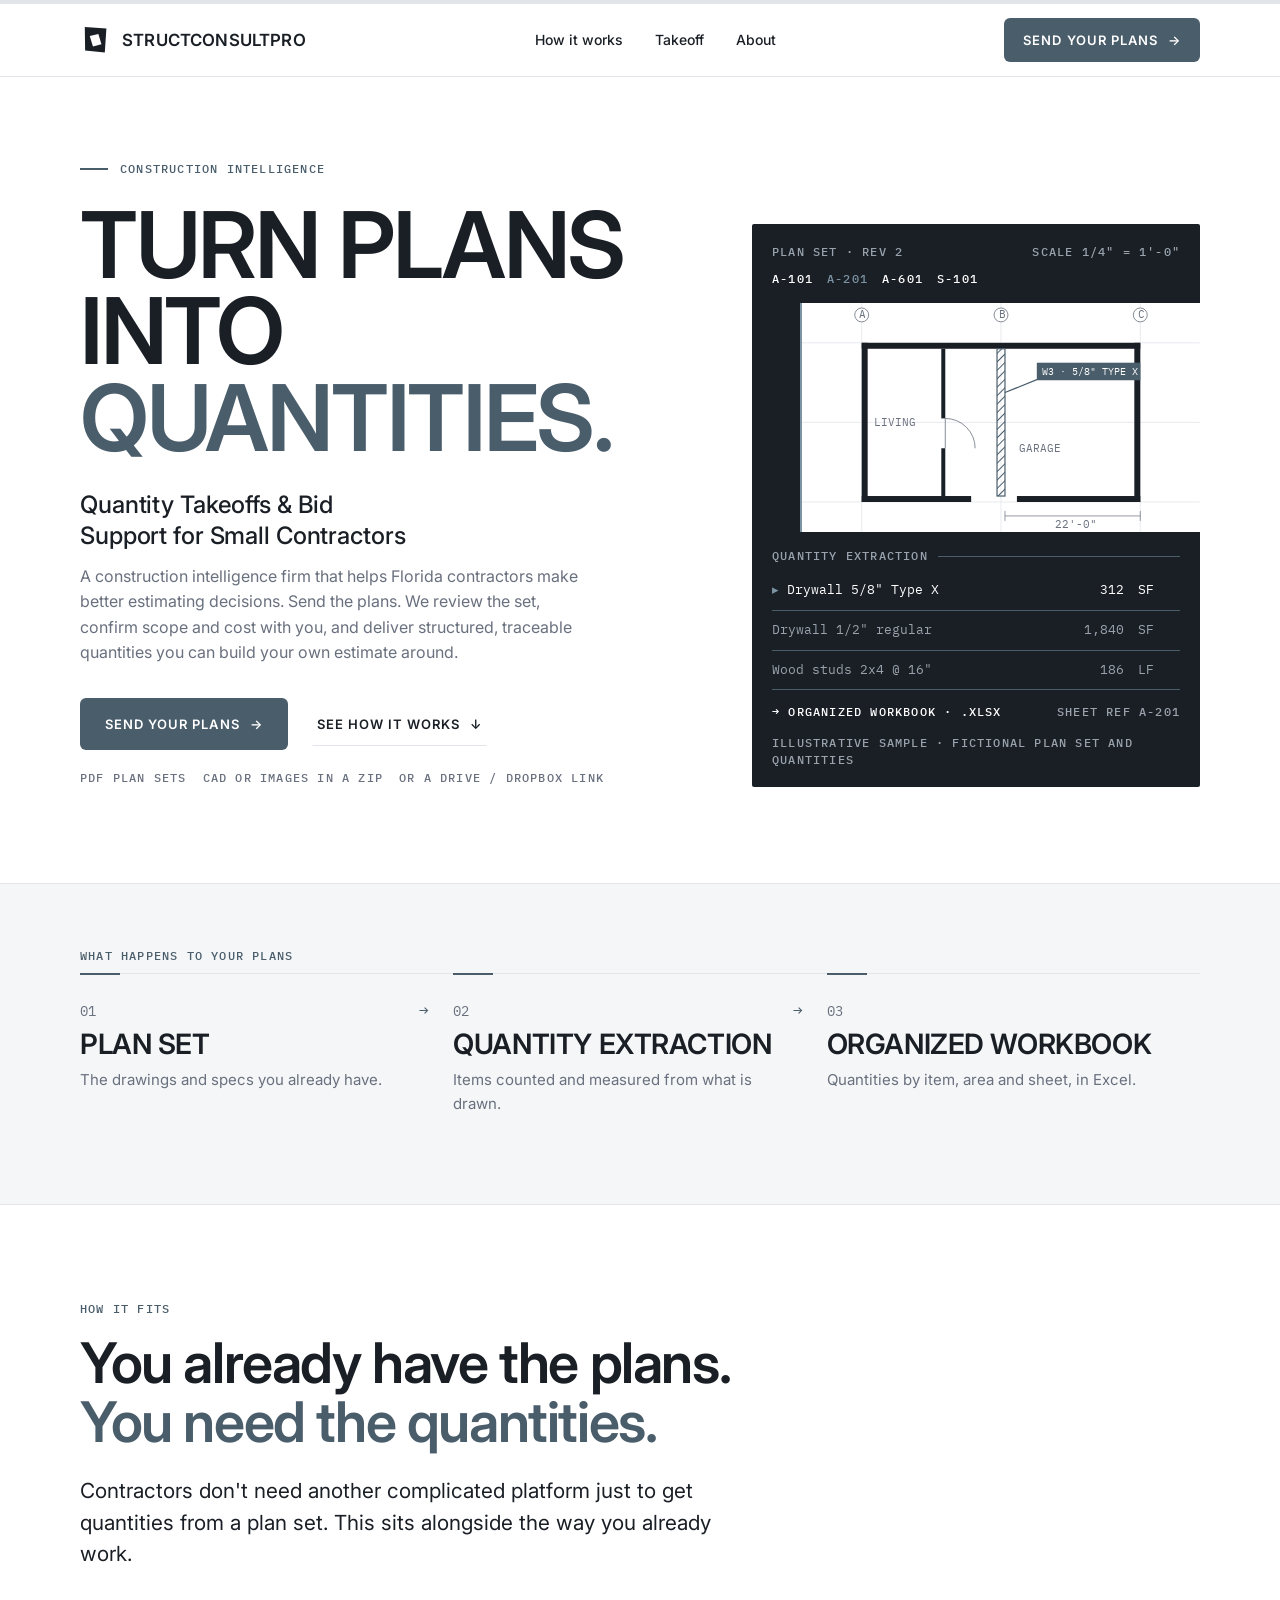
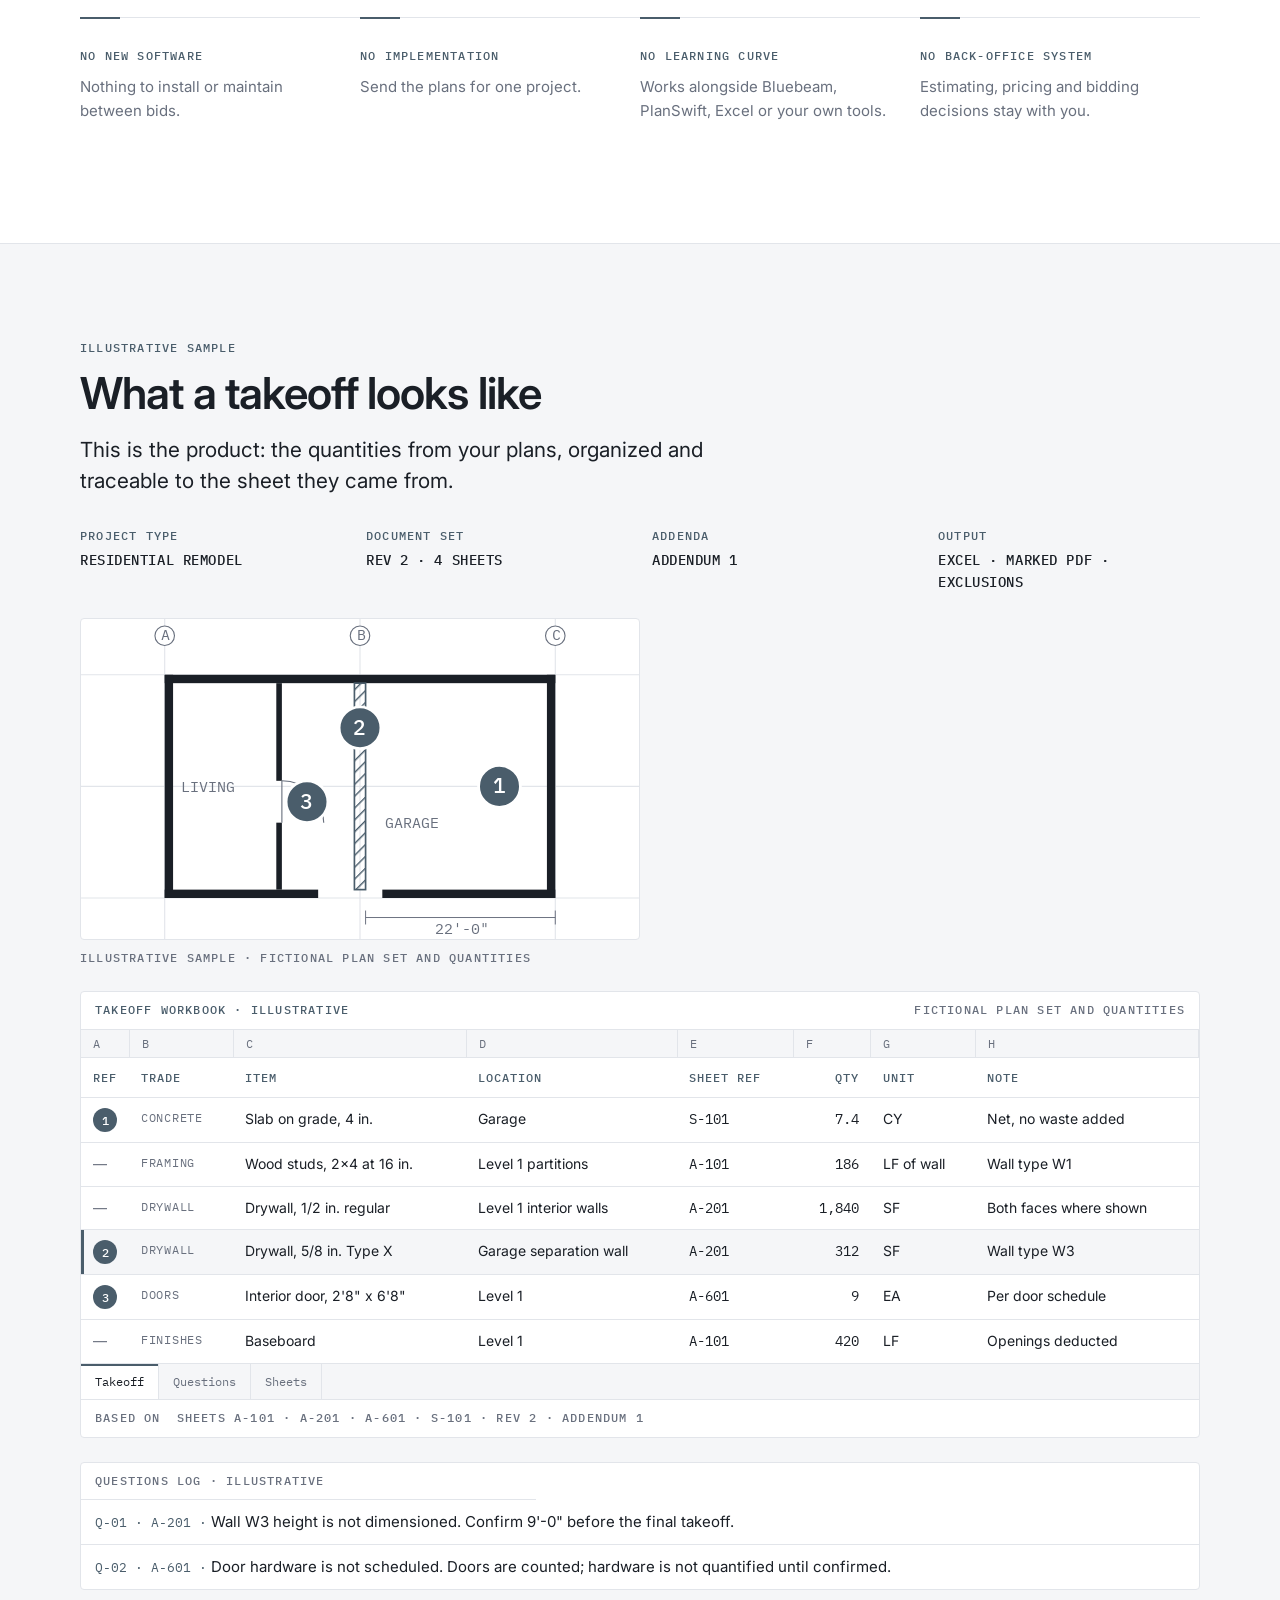
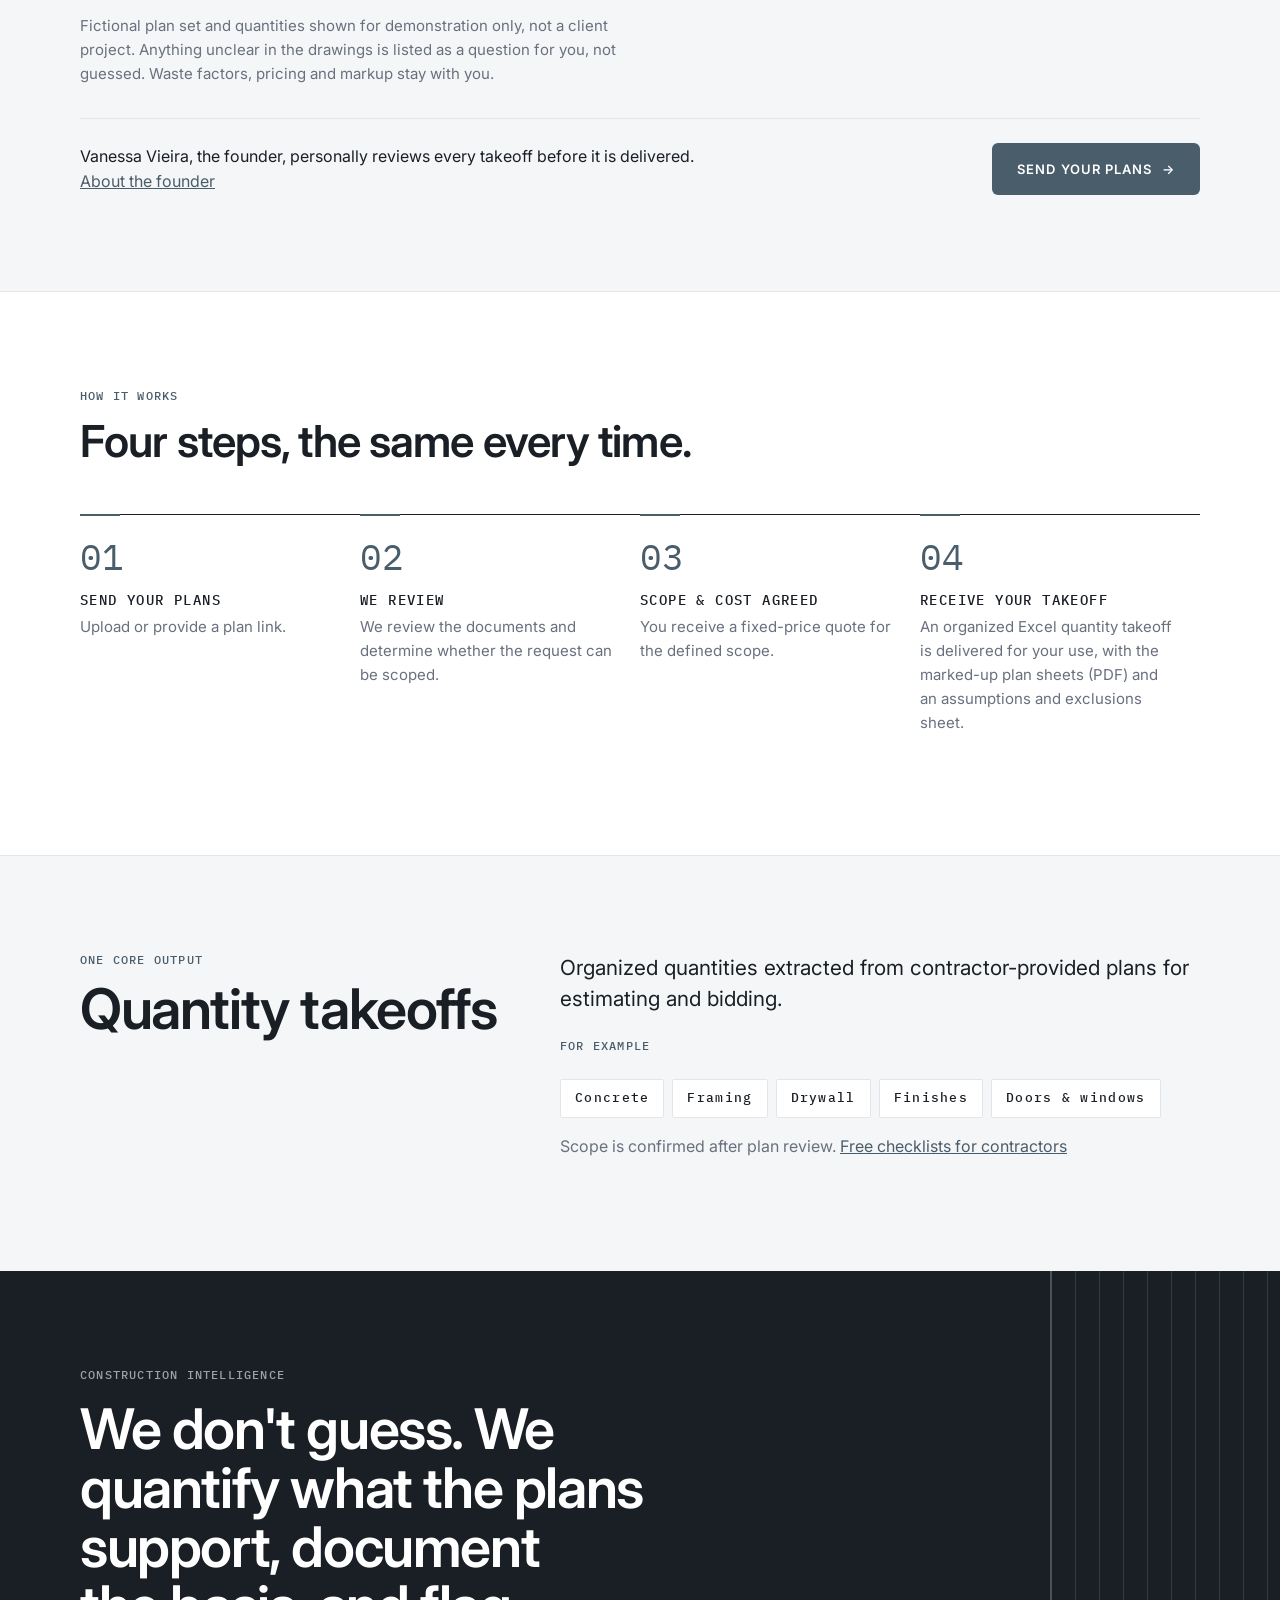
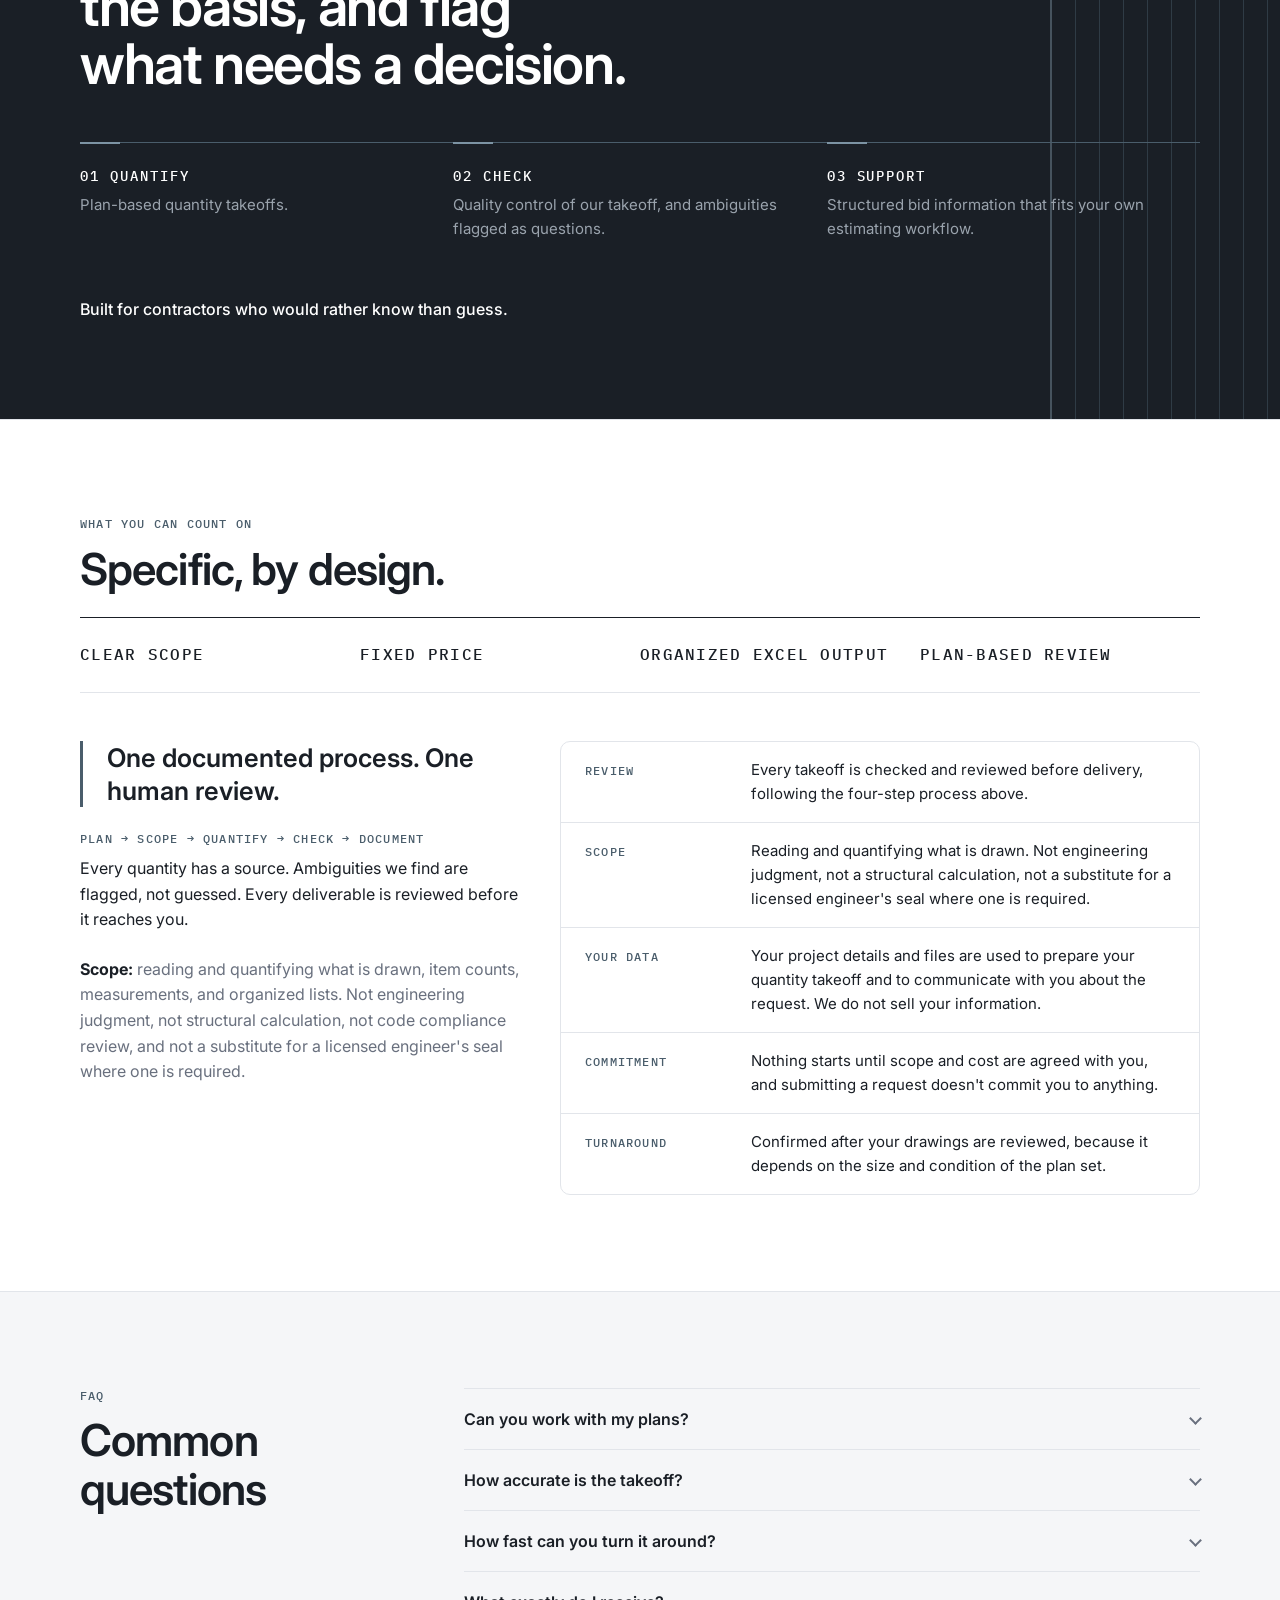
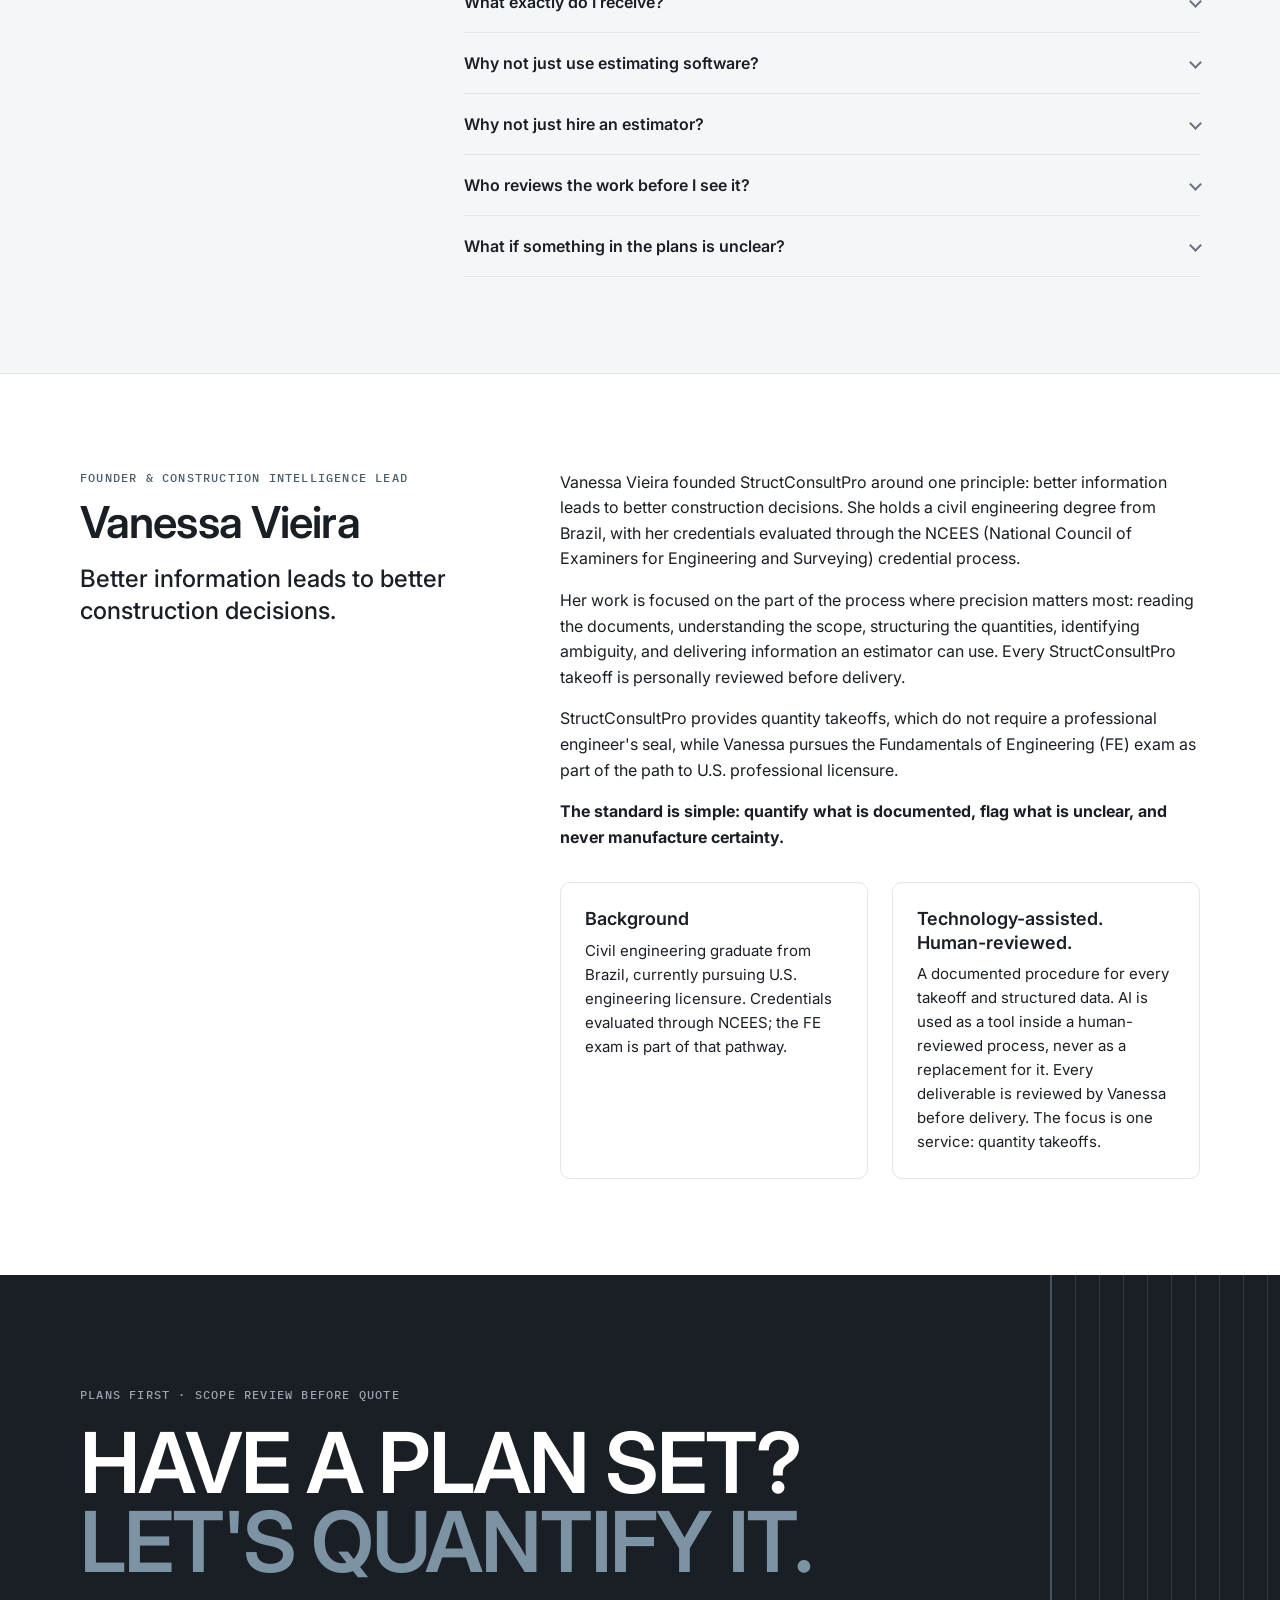
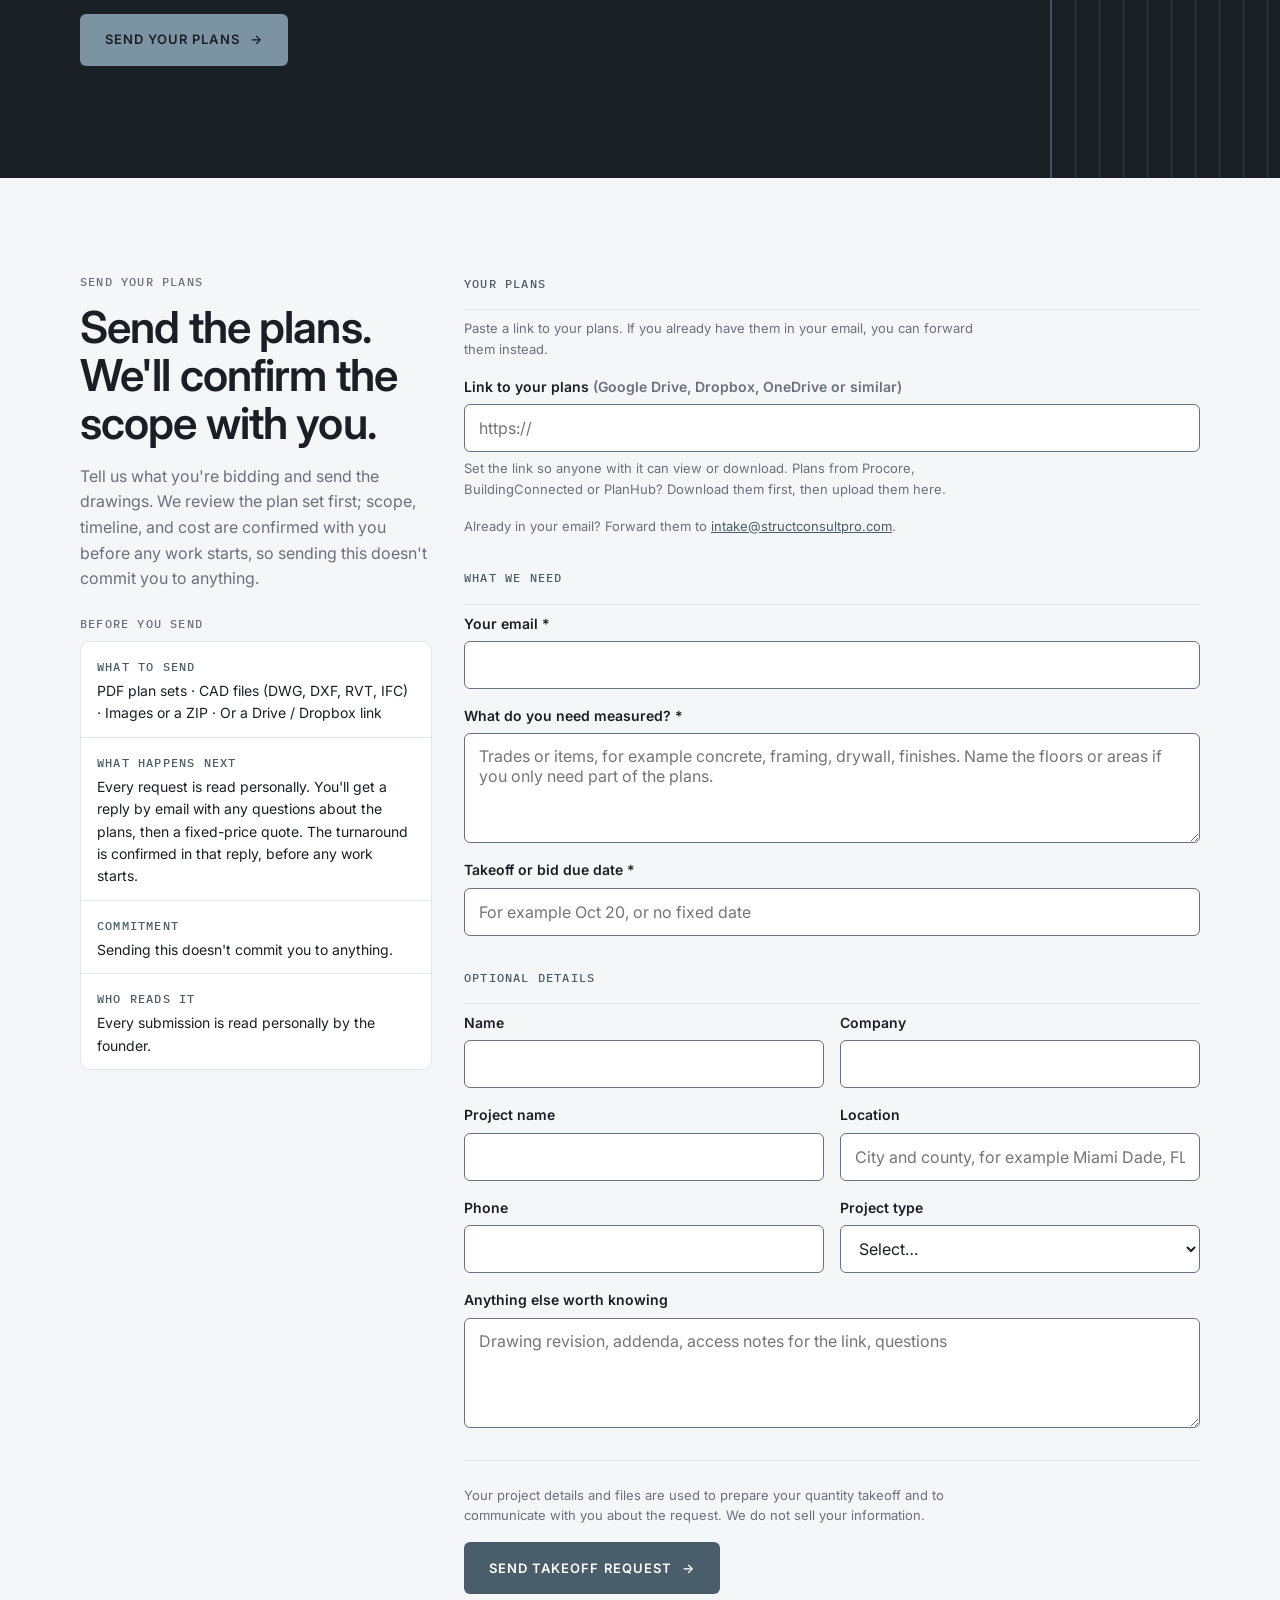
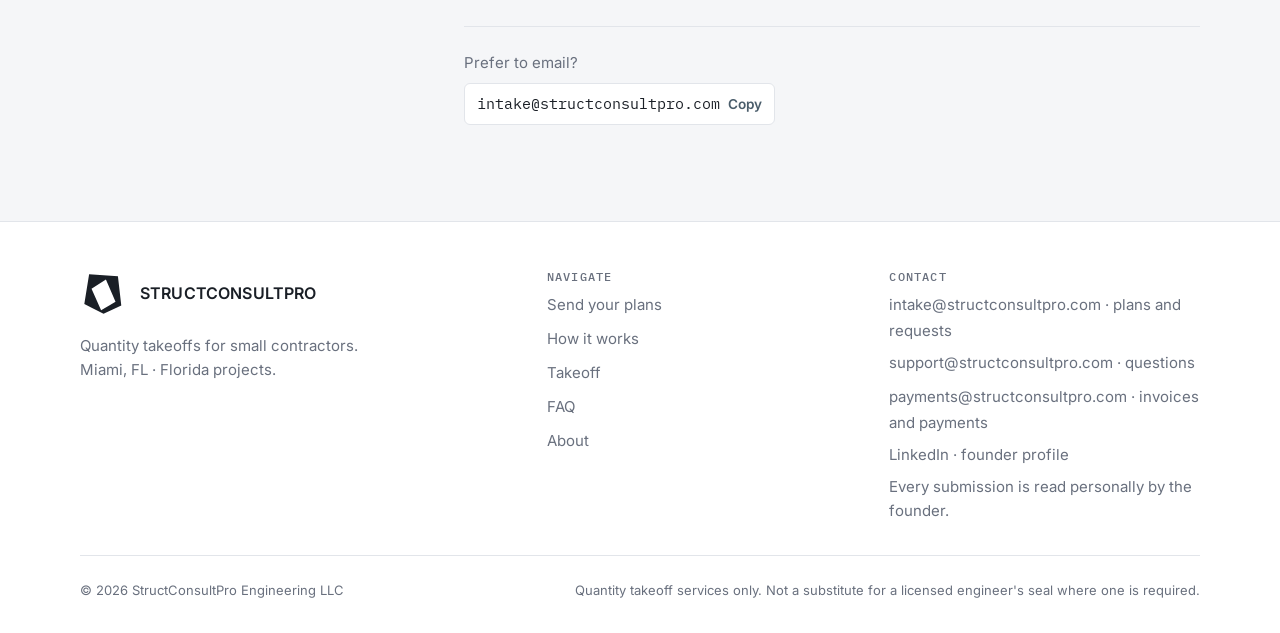
==== index.html @ 6dd39d20 "Upload interactions: page-wide drop, steady progress, leave warning, Retry, receipt on thank-you - F" ====
<!doctype html>
<html lang="en">
<head>
<meta charset="utf-8">
<title>StructConsultPro | Quantity Takeoffs and Bid Support for Florida Contractors</title>
<meta name="viewport" content="width=device-width, initial-scale=1">
<meta name="description" content="StructConsultPro turns construction drawings and specifications into organized quantity takeoffs ready to bid, for small and mid size Florida contractors.">
<link rel="icon" type="image/svg+xml" href="assets/BRAND_Favicon.svg">
<link rel="apple-touch-icon" href="assets/apple-touch-icon.png">
<meta name="robots" content="index, follow">
<meta name="theme-color" content="#1A1F26">
<meta property="og:type" content="website">
<meta property="og:site_name" content="StructConsultPro">
<meta property="og:title" content="StructConsultPro | Quantity Takeoffs and Bid Support for Florida Contractors">
<meta property="og:description" content="Send your drawings and specifications. Get back an organized quantity takeoff ready for your bid.">
<meta property="og:locale" content="en_US">
<meta property="og:url" content="https://structconsultpro.com/">
<link rel="canonical" href="https://structconsultpro.com/">
<meta property="og:image" content="https://structconsultpro.com/assets/og-image.png">
<meta property="og:image:width" content="1200">
<meta property="og:image:height" content="630">
<meta property="og:image:alt" content="StructConsultPro: Turn plans into quantities. Illustrative sample plan and takeoff rows.">
<meta name="twitter:card" content="summary_large_image">
<meta name="twitter:image" content="https://structconsultpro.com/assets/og-image.png">
<meta name="twitter:title" content="StructConsultPro | Quantity Takeoffs and Bid Support">
<meta name="twitter:description" content="Send your drawings and specifications. Get back an organized quantity takeoff ready for your bid.">
<script type="application/ld+json">
{
  "@context": "https://schema.org",
  "@type": "ProfessionalService",
  "name": "StructConsultPro",
  "legalName": "STRUCTCONSULTPRO ENGINEERING LLC",
  "description": "Quantity takeoffs and bid support for small and mid size general contractors and remodelers in Florida.",
  "areaServed": { "@type": "State", "name": "Florida" },
  "address": { "@type": "PostalAddress", "addressLocality": "Miami", "addressRegion": "FL", "addressCountry": "US" },
  "email": "intake@structconsultpro.com",
  "founder": { "@type": "Person", "name": "Vanessa Vieira", "jobTitle": "Founder", "sameAs": ["https://www.linkedin.com/in/structconsultpro-scp-takeoffs-887109442/"] },
  "knowsLanguage": ["en", "pt"]
}
</script>

<style>
  /*
    Composition: a drawing becomes structured information. The Revealed Seam
    (structural mass + asymmetric revealed opening) is used as a layout principle:
    ink "mass" blocks, an offset opening that reveals the drawing, and mono labels
    wherever real data sits. The logo files themselves are never altered or animated.
    Component inventory (reuse these when extending the page):
      .label      — IBM Plex Mono interface label (uppercase, 12px minimum).
      .display    — oversized uppercase statement; hero and final CTA only.
      .mass       — ink block (hero visual, Construction Intelligence, final CTA).
      .rule-grid  — columns hanging from one hairline (stages, steps, facts).
      .workbook   — spreadsheet-styled takeoff table.
      .schedule   — labelled row list, construction document schedule convention.
      .faq-item   — disclosure pattern: button (question) + region (answer).
      .btn        — one primary action (SEND YOUR PLANS) per view.
  */
  :root{
    --primary:#1A1F26; --primary-ink:#FFFFFF;
    --secondary:#4A5D6B; --accent:#4A5D6B;
    --bg:#FFFFFF; --surface:#F5F6F8; --border:#E2E5EA;
    --text:#1A1F26; --muted:#69707E; /* 4.6:1 on --surface (AA) */
    /* Aliases of existing values (no new colors): */
    --mass:#1A1F26; --mass-ink:#FFFFFF; --mass-muted:#9AA3AD; --mass-seam:#7C93A3; --mass-line:#4A5D6B;
    --cta-bg:#4A5D6B; --cta-ink:#FFFFFF;
    --paper:#FFFFFF;
    --font-display:'Inter',system-ui,sans-serif;
    --font-body:'Inter',system-ui,sans-serif;
    --font-mono:'IBM Plex Mono',ui-monospace,monospace;
    --sp-1:8px; --sp-2:16px; --sp-3:24px; --sp-4:32px; --sp-5:48px; --sp-6:64px; --sp-7:96px;
    --gutter:16px; --header-h:72px;
    --radius-sm:6px; --radius-md:10px;
    --wordmark-color:var(--primary);
  }
  @media (min-width:768px){ :root{ --gutter:24px } }
  @media (min-width:1280px){ :root{ --gutter:40px } }
  @media (prefers-color-scheme: dark){
    :root:not([data-theme="light"]){
      --bg:#0F1417; --surface:#171D22; --border:#262E35;
      --text:#EDEFF2; --muted:#9AA3AD; --primary:#FFFFFF; --primary-ink:#1A1F26;
      --wordmark-color:var(--text); --secondary:#7C93A3; --accent:#7C93A3;
      --cta-bg:#7C93A3; --cta-ink:#1A1F26;
      color-scheme:dark;
    }
  }
  :root[data-theme="dark"]{
    --bg:#0F1417; --surface:#171D22; --border:#262E35;
    --text:#EDEFF2; --muted:#9AA3AD; --primary:#FFFFFF; --primary-ink:#1A1F26;
    --wordmark-color:var(--text); --secondary:#7C93A3; --accent:#7C93A3;
    --cta-bg:#7C93A3; --cta-ink:#1A1F26;
    color-scheme:dark;
  }
  *{box-sizing:border-box}
  html{scroll-behavior:smooth;scroll-padding-top:80px} /* keeps focused fields clear of the sticky header */
  @media (prefers-reduced-motion:reduce){ html{scroll-behavior:auto} *{animation-duration:.01ms!important;transition-duration:.01ms!important} }
  body{background:var(--bg);color:var(--text);font-family:var(--font-body);line-height:1.6;margin:0;-webkit-font-smoothing:antialiased;overflow-x:hidden}
  .wrap{max-width:1200px;margin:0 auto;padding-inline:var(--gutter)}
  section{padding-block:var(--sp-6);scroll-margin-top:76px;position:relative;border-top:1px solid var(--border)}
  @media (min-width:1024px){ section{padding-block:var(--sp-7)} }
  .surface{background:var(--surface)}
  h1,h2,h3{font-family:var(--font-display);text-wrap:balance;margin:0;color:var(--text)}
  h2{font-size:clamp(1.75rem,4vw,2.75rem);line-height:1.1;font-weight:600;letter-spacing:-.02em;margin:12px 0 var(--sp-2)}
  h3{font-size:1.125rem;line-height:1.3;font-weight:600}
  p{margin:0 0 var(--sp-2);max-width:65ch}
  .lead{font-size:clamp(1.125rem,2vw,1.3rem);line-height:1.5;max-width:52ch}
  .muted{color:var(--muted)}
  .label{font-family:var(--font-mono);font-weight:500;font-size:.75rem;line-height:1.4;letter-spacing:.1em;text-transform:uppercase;color:var(--secondary);margin:0}
  .display{display:block;font-family:var(--font-display);font-weight:600;text-transform:uppercase;letter-spacing:-.025em;line-height:.94}
  .display > span{display:block;text-wrap:balance}
  a{color:var(--accent)}
  a:focus-visible,button:focus-visible,input:focus-visible,select:focus-visible,textarea:focus-visible,summary:focus-visible,[tabindex]:focus-visible{outline:2px solid var(--accent);outline-offset:2px}
  .mass a:focus-visible,.mass button:focus-visible,.mass [tabindex]:focus-visible{outline-color:var(--mass-seam)}
  .skip-link{position:absolute;left:-9999px;top:auto;background:var(--primary);color:var(--primary-ink);padding:10px 16px;border-radius:var(--radius-sm);z-index:100}
  .skip-link:focus{left:var(--sp-2);top:var(--sp-1)}

  /* Scale bar: a slim ruler across the very top, fill length is scroll progress. */
  .scale-bar{position:fixed;top:env(safe-area-inset-top,0px);left:0;right:0;height:4px;background:var(--border);z-index:20;background-image:repeating-linear-gradient(90deg,var(--border) 0 1px,transparent 1px 24px)}
  .scale-fill{height:100%;width:0%;background:var(--secondary);transition:width .08s linear}

  /* Header */
  header{position:sticky;top:calc(env(safe-area-inset-top,0px) + 4px);z-index:10;background:var(--bg);border-bottom:1px solid var(--border)}
  .nav{display:flex;align-items:center;justify-content:space-between;gap:var(--sp-2);min-height:var(--header-h)}
  .wordmark{font-family:var(--font-display);font-weight:600;font-size:1.05rem;color:var(--wordmark-color);letter-spacing:.01em;text-decoration:none;display:inline-flex;align-items:center;gap:10px;white-space:nowrap}
  /* Revealed Seam mark: production SVGs from brand/visual-identity (private docs repo). Header uses Compact (24-48px tier), footer uses Primary (>=48px tier); flat ink on light, flat white on dark. */
  .mark{display:block;flex-shrink:0}
  .mark-dark{display:none}
  @media (prefers-color-scheme: dark){ :root:not([data-theme="light"]) .mark-light{display:none} :root:not([data-theme="light"]) .mark-dark{display:block} }
  :root[data-theme="dark"] .mark-light{display:none}
  :root[data-theme="dark"] .mark-dark{display:block}
  nav.links ul{display:flex;gap:var(--sp-4);list-style:none;margin:0;padding:0;font-size:.875rem;font-weight:500}
  nav.links a{color:var(--text);text-decoration:none;padding-block:12px;border-bottom:1px solid transparent}
  nav.links a:hover{color:var(--accent);border-color:var(--accent)}
  .nav-actions{display:flex;align-items:center;gap:var(--sp-2)}
  .nav-toggle{display:none;position:relative}
  .nav-toggle summary{list-style:none;cursor:pointer;font-family:var(--font-body);font-weight:600;font-size:.875rem;border:1px solid var(--border);border-radius:var(--radius-sm);padding:0 14px;min-height:44px;display:flex;align-items:center}
  .nav-toggle summary::-webkit-details-marker{display:none}
  .nav-toggle[open] summary{border-color:var(--accent);color:var(--accent)}
  .nav-toggle ul{list-style:none;margin:8px 0 0;padding:10px;position:absolute;right:0;top:100%;background:var(--bg);border:1px solid var(--border);border-radius:var(--radius-md);min-width:210px;display:flex;flex-direction:column;gap:4px}
  .nav-toggle a{display:block;padding:10px;border-radius:var(--radius-sm);color:var(--text);text-decoration:none;font-size:.9375rem}
  .nav-toggle a:hover{background:var(--surface);color:var(--accent)}
  @media (max-width:767px){
    nav.links{display:none}
    .nav-toggle{display:block}
  }
  @media (max-width:360px){ .wordmark{font-size:.95rem;gap:8px} .wordmark .mark{width:28px;height:28px} }

  /* .btn — one primary action per view. Minimum 44px touch target throughout. */
  .btn{display:inline-flex;align-items:center;justify-content:center;gap:10px;font-family:var(--font-body);font-weight:600;font-size:.8125rem;letter-spacing:.08em;text-transform:uppercase;padding:0 24px;min-height:52px;border-radius:var(--radius-sm);border:1px solid transparent;cursor:pointer;text-decoration:none;white-space:nowrap;transition:transform .12s ease,background-color .15s ease,border-color .15s ease,color .15s ease}
  .btn:active{transform:translateY(1px)}
  .btn .arrow{transition:transform .15s ease}
  .btn:hover .arrow{transform:translateX(3px)}
  .btn-sm{min-height:44px;padding:0 18px}
  .btn-primary{background:var(--cta-bg);color:var(--cta-ink)}
  .btn-primary:hover{background:var(--primary);color:var(--primary-ink)}
  .mass .btn-primary{background:var(--mass-seam);color:var(--mass)}
  .mass .btn-primary:hover{background:var(--mass-ink);color:var(--mass)}
  .btn-text{min-height:44px;padding:0 4px;color:var(--text);border-bottom:1px solid var(--border);border-radius:0}
  .btn-text:hover{color:var(--accent);border-color:var(--accent)}
  .btn[disabled]{opacity:.6;cursor:progress}
  header .btn-primary{display:none}
  @media (min-width:768px){ header .btn-primary{display:inline-flex} }
  /* While the hero, the post-sample action or the send section (each with its own primary button) is on screen, the header button steps back. */
  header .btn-primary{transition:opacity .2s ease,visibility .2s}
  header.cta-on-screen .btn-primary{opacity:0;visibility:hidden}

  /* 12-column grid */
  .grid{display:grid;gap:var(--sp-5)}
  @media (min-width:1024px){
    .grid{grid-template-columns:repeat(12,minmax(0,1fr));gap:var(--sp-5) var(--sp-4)}
    .c-4{grid-column:span 4} .c-5{grid-column:span 5} .c-7{grid-column:span 7} .c-8{grid-column:span 8} .c-12{grid-column:1 / -1}
  }

  /* 01 HERO */
  .hero{border-top:none;padding-block:var(--sp-5) var(--sp-6)}
  @media (min-width:1024px){ .hero{padding-block:88px var(--sp-7)} .hero .grid{align-items:end} }
  .eyebrow{display:flex;align-items:center;gap:12px}
  .eyebrow::before{content:"";width:28px;height:2px;background:var(--secondary)}
  .hero h1{margin-top:var(--sp-3)}
  .hero h1 .display{font-size:clamp(2.6rem,7.4vw,5.75rem)}
  .hero h1 .display .seam{color:var(--secondary)}
  .hero h1 .desc{display:block;font-size:clamp(1.125rem,2.2vw,1.5rem);line-height:1.3;font-weight:500;letter-spacing:-.005em;margin-top:28px;max-width:30ch;text-wrap:balance}
  .hero .support{margin-top:12px;color:var(--muted);max-width:52ch}
  .hero-actions{display:flex;flex-wrap:wrap;align-items:center;gap:12px 24px;margin-top:var(--sp-4)}
  .accepts{display:flex;flex-wrap:wrap;gap:6px 16px;margin-top:20px}
  .accepts .label{color:var(--muted)}

  /* Hero visual: mass → opening → information. */
  .mass{background:var(--mass);color:var(--mass-ink)}
  .mass .label{color:var(--mass-muted)}
  .exhibit{margin:0;padding:20px 20px 18px;border-radius:2px}
  .exhibit-top{display:flex;justify-content:space-between;gap:12px;flex-wrap:wrap}
  .sheets{display:flex;flex-wrap:wrap;gap:6px 14px;margin-top:10px}
  .sheets .label{color:var(--mass-ink)}
  .sheets .label.on{color:var(--mass-seam)}
  .opening{margin:16px -20px 0 28px;background:var(--paper);border-left:2px solid var(--mass-seam)}
  .opening svg{display:block;width:100%;height:auto}
  .step-label{display:flex;align-items:center;gap:10px;margin-top:16px}
  .step-label::after{content:"";flex:1;height:1px;background:var(--mass-line)}
  .qrows{margin-top:6px;font-family:var(--font-mono);font-size:.8125rem;font-variant-numeric:tabular-nums}
  .qrow{display:grid;grid-template-columns:1fr auto 3.2em;gap:14px;padding:9px 0;border-bottom:1px solid var(--mass-line);align-items:baseline;color:var(--mass-muted)}
  .qrow .q{text-align:right}
  .qrow.hit{color:var(--mass-ink)}
  .qrow.hit .item::before{content:"▸ ";color:var(--mass-seam)}
  .exhibit-out{display:flex;justify-content:space-between;align-items:center;gap:12px;flex-wrap:wrap;margin-top:14px}
  .exhibit-out .label:first-child{color:var(--mass-ink)}
  .exhibit figcaption{margin-top:14px}
  @media (max-width:429px){ .exhibit .hide-sm{display:none} }
  /* Drawing annotations are sized in SVG units so they stay legible as the exhibit scales; the same information is always in the HTML rows below. */
  .plan-text{font-family:'IBM Plex Mono',monospace;font-size:11px;fill:#69707E}
  .plan-tag text{font-family:'IBM Plex Mono',monospace;font-size:10px;fill:#FFFFFF}
  @media (max-width:767px){ .plan-text{font-size:16px} .plan-minor,.plan-tag{display:none} }

  /* .rule-grid — columns hanging from one hairline. */
  .rule-grid{display:grid;grid-template-columns:1fr;list-style:none;margin:0;padding:0}
  .rule-grid > *{padding:var(--sp-3) 0;border-top:1px solid var(--border);position:relative}
  .rule-grid > *::before{content:"";position:absolute;top:-1px;left:0;width:40px;height:2px;background:var(--secondary)}
  @media (min-width:768px){
    .rule-grid.cols-3{grid-template-columns:repeat(3,1fr)} .rule-grid.cols-4{grid-template-columns:repeat(2,1fr)}
    .rule-grid > *{padding-right:var(--sp-3)}
  }
  @media (min-width:1024px){ .rule-grid.cols-4{grid-template-columns:repeat(4,1fr)} }

  /* 02 PROOF — three stages */
  .proof{padding-block:var(--sp-5)}
  @media (min-width:1024px){ .proof{padding-block:var(--sp-6)} }
  .stage .n{font-family:var(--font-mono);font-size:.875rem;color:var(--muted)}
  .stage h3{font-size:clamp(1.25rem,2.4vw,1.75rem);font-weight:600;letter-spacing:-.015em;text-transform:uppercase;margin:6px 0 8px;line-height:1.1}
  .stage p{margin:0;color:var(--muted);font-size:.9375rem}
  .stage .to{position:absolute;right:var(--sp-3);top:var(--sp-3);font-family:var(--font-mono);color:var(--secondary)}
  @media (max-width:767px){ .stage .to{transform:rotate(90deg)} }

  /* 03 PROBLEM */
  .statement{font-family:var(--font-display);font-size:clamp(1.9rem,5vw,3.5rem);line-height:1.05;font-weight:600;letter-spacing:-.025em;margin:16px 0 var(--sp-3);max-width:20ch}
  .statement span{display:block;color:var(--secondary)}
  .facts{margin-top:var(--sp-5)}
  .facts p{margin:8px 0 0;font-size:.9375rem;color:var(--muted)}

  /* 04 SAMPLE TAKEOFF — workbook */
  .sample-meta{display:grid;grid-template-columns:repeat(2,minmax(0,1fr));gap:var(--sp-2) var(--sp-3);margin:var(--sp-4) 0 var(--sp-3)}
  @media (min-width:768px){ .sample-meta{grid-template-columns:repeat(4,minmax(0,1fr))} }
  .sample-meta .v{font-family:var(--font-mono);font-size:.875rem;font-weight:500;margin-top:4px;text-transform:uppercase;letter-spacing:.04em}
  .workbook{background:var(--bg);border:1px solid var(--border);border-radius:4px;overflow:hidden}
  .wb-bar{display:flex;justify-content:space-between;flex-wrap:wrap;gap:6px 12px;padding:10px 14px;border-bottom:1px solid var(--border)}
  .wb-bar .label:last-child{color:var(--muted)}
  .table-scroll{overflow-x:auto;-webkit-overflow-scrolling:touch;position:relative}
  .wb-table{border-collapse:collapse;width:100%;min-width:760px;font-size:.875rem}
  .wb-table th,.wb-table td{padding:10px 12px;border-bottom:1px solid var(--border);text-align:left;vertical-align:top}
  .wb-table thead tr.cols th{font-family:var(--font-mono);font-weight:400;font-size:.75rem;color:var(--muted);background:var(--surface);padding:4px 12px;border-right:1px solid var(--border);text-align:left}
  .wb-table thead tr.hd th{font-family:var(--font-mono);font-weight:500;font-size:.75rem;letter-spacing:.08em;text-transform:uppercase;color:var(--secondary);white-space:nowrap}
  .wb-table .num{text-align:right;font-family:var(--font-mono);font-variant-numeric:tabular-nums;white-space:nowrap}
  .wb-table .ref{font-family:var(--font-mono);white-space:nowrap}
  .wb-table .trade{font-family:var(--font-mono);font-size:.75rem;letter-spacing:.06em;text-transform:uppercase;color:var(--muted);white-space:nowrap}
  .wb-table tbody tr:last-child td{border-bottom:none}
  .wb-table tr.hit td{background:var(--surface)}
  .wb-table tr.hit td:first-child{box-shadow:inset 3px 0 0 var(--secondary)}
  .wb-tabs{display:flex;border-top:1px solid var(--border);background:var(--surface);overflow-x:auto}
  .wb-tabs span{font-family:var(--font-mono);font-size:.75rem;padding:8px 14px;border-right:1px solid var(--border);color:var(--muted);white-space:nowrap}
  .wb-tabs span.on{background:var(--bg);color:var(--text);box-shadow:inset 0 2px 0 var(--secondary)}
  .wb-basis{padding:10px 14px;border-top:1px solid var(--border);display:flex;flex-wrap:wrap;gap:4px 16px}
  .wb-basis .label{color:var(--muted)}
  .scroll-hint{display:none;margin-top:10px;color:var(--muted)}
  @media (max-width:799px){ .scroll-hint{display:block} }
  .sample-note{margin-top:var(--sp-3);color:var(--muted);font-size:.9375rem}
  /* Plan fragment keyed to the workbook: numbered marks match the Ref column. The SVG is decorative; the Ref column carries the information in text. */
  .plan-frag{margin:0 0 var(--sp-3);max-width:560px}
  .plan-frag .sheet{background:var(--paper);border:1px solid var(--border);border-radius:4px;overflow:hidden}
  .plan-frag svg{display:block;width:100%;height:auto}
  .plan-frag figcaption{margin-top:10px;color:var(--muted)}
  .plan-mark circle{fill:#4A5D6B;stroke:#FFFFFF;stroke-width:2}
  .plan-mark text{font-family:'IBM Plex Mono',monospace;font-size:15px;font-weight:500;fill:#FFFFFF;text-anchor:middle}
  /* Smallest phones: drawing text would render under 12px, so marks and labels scale up; the hero's room labels drop (its rows carry the information). */
  @media (max-width:359px){ .plan-frag .plan-text,.plan-mark text{font-size:18px} .plan-mark circle{r:19px} }
  @media (max-width:399px){ .opening .plan-text{display:none} }
  .wb-table .key{width:1%;white-space:nowrap;color:var(--muted)}
  .ref-tag{display:inline-flex;align-items:center;justify-content:center;min-width:24px;height:24px;border-radius:50%;background:var(--secondary);color:var(--bg);font-family:var(--font-mono);font-weight:500;font-size:.75rem}
  /* Questions log: unclear items listed as questions, not guessed. */
  .qlog{margin-top:var(--sp-3);background:var(--bg);border:1px solid var(--border);border-radius:4px}
  .qlog > .label{padding:10px 14px;border-bottom:1px solid var(--border);color:var(--muted)}
  .qlog ul{list-style:none;margin:0;padding:0}
  .qlog li{padding:10px 14px;border-bottom:1px solid var(--border);font-size:.9375rem}
  .qlog li:last-child{border-bottom:none}
  .qlog .q-ref{font-family:var(--font-mono);font-size:.8125rem;color:var(--secondary);white-space:nowrap}
  /* Next action right after the proof; the sticky bar and header button step back while it is on screen. */
  .next-action{display:flex;align-items:center;justify-content:space-between;gap:var(--sp-2) var(--sp-4);margin-top:var(--sp-4);padding-top:var(--sp-3);border-top:1px solid var(--border)}
  .next-action p{margin:0}
  @media (max-width:767px){ .next-action{flex-direction:column;align-items:flex-start} }

  /* 05 SERVICE */
  .trades{display:flex;flex-wrap:wrap;gap:var(--sp-1);margin:var(--sp-3) 0 var(--sp-2)}
  .trade-tag{font-family:var(--font-mono);font-weight:500;font-size:.8125rem;letter-spacing:.1em;padding:8px 14px;border:1px solid var(--border);border-radius:2px;background:var(--bg)}
  .trade-tag a{color:inherit;text-decoration:none}
  .trade-tag a:hover{color:var(--accent)}
  .service-out{font-family:var(--font-display);font-size:clamp(2rem,5vw,3.5rem);line-height:1;font-weight:600;letter-spacing:-.025em;margin:12px 0 var(--sp-3)}

  /* 06 HOW IT WORKS */
  .steps{margin-top:var(--sp-5)}
  @media (min-width:1024px){ .steps{border-top:1px solid var(--text)} .steps > *{border-top:none} }
  .step .num{display:block;font-family:var(--font-mono);font-size:2.25rem;line-height:1;color:var(--secondary)}
  .step h3{font-family:var(--font-mono);font-weight:500;font-size:.875rem;letter-spacing:.1em;text-transform:uppercase;margin:var(--sp-2) 0 6px}
  .step p{margin:0;font-size:.9375rem;color:var(--muted)}

  /* 07 CONSTRUCTION INTELLIGENCE (mass section) */
  section.mass{border-top:none}
  .ci-statement{font-family:var(--font-display);font-size:clamp(1.9rem,5vw,3.5rem);line-height:1.05;font-weight:600;letter-spacing:-.025em;margin:16px 0 0;max-width:18ch;color:var(--mass-ink)}
  .mass .rule-grid > *{border-color:var(--mass-line)}
  .mass .rule-grid > *::before{background:var(--mass-seam)}
  .principle h3{font-family:var(--font-mono);font-weight:500;font-size:.875rem;letter-spacing:.14em;text-transform:uppercase;color:var(--mass-ink)}
  .principle p{margin:8px 0 0;color:var(--mass-muted);font-size:.9375rem}
  .mass .seam-band{position:absolute;top:0;bottom:0;right:0;width:18%;border-left:2px solid var(--mass-seam);background:repeating-linear-gradient(90deg,transparent 0 23px,var(--mass-line) 23px 24px);opacity:.45;pointer-events:none}
  .mass .wrap{position:relative;z-index:1}
  @media (max-width:767px){ .mass .seam-band{width:12%} }

  /* 08 TRUST + SCOPE */
  .spec-strip{display:grid;grid-template-columns:repeat(2,minmax(0,1fr));border-top:1px solid var(--text);border-bottom:1px solid var(--border);margin:var(--sp-3) 0 var(--sp-5)}
  @media (min-width:1024px){ .spec-strip{grid-template-columns:repeat(4,minmax(0,1fr))} }
  .spec-strip div{padding:var(--sp-3) var(--sp-2) var(--sp-3) 0;font-family:var(--font-mono);font-weight:500;font-size:clamp(.875rem,1.4vw,1rem);letter-spacing:.08em;text-transform:uppercase}
  .scope-lead{font-size:1rem;max-width:62ch}
  .schedule{border:1px solid var(--border);border-radius:var(--radius-md);overflow:hidden;margin:0;background:var(--bg)}
  .schedule-row{display:grid;grid-template-columns:150px 1fr;gap:var(--sp-2);padding:var(--sp-2) var(--sp-3);border-bottom:1px solid var(--border)}
  .schedule-row:last-child{border-bottom:none}
  .schedule-row dt{font-family:var(--font-mono);font-weight:500;font-size:.75rem;letter-spacing:.1em;text-transform:uppercase;color:var(--secondary);margin:0;padding-top:3px}
  .schedule-row dd{margin:0;font-size:.9375rem}
  @media (max-width:560px){.schedule-row{grid-template-columns:1fr;gap:4px}}
  /* Compact schedule for narrow columns: label above value ("Before you send"). */
  .schedule.compact{margin-top:var(--sp-1)}
  .schedule.compact .schedule-row{grid-template-columns:1fr;gap:4px;padding:12px var(--sp-2)}
  .schedule.compact .schedule-row dd{font-size:.875rem}
  .before-send{margin-top:var(--sp-3)}
  /* Method line: the documented sequence behind every takeoff. */
  .method{margin:0 0 var(--sp-1)}
  .method-proof{max-width:44ch;margin:0 0 var(--sp-3)}
  .ci-tagline{margin:var(--sp-4) 0 0;color:var(--mass-ink);font-weight:500}
  .claim{font-family:var(--font-display);font-weight:600;font-size:clamp(1.25rem,2.6vw,1.6rem);line-height:1.3;margin:0 0 var(--sp-3);border-left:3px solid var(--secondary);padding-left:var(--sp-3);max-width:36ch}

  /* .faq-item — disclosure pattern. Height animates via grid-template-rows so no
     JS measurement is needed; the chevron rotation is the only motion, and only
     in response to the click that opens it. */
  .faq-list{border-top:1px solid var(--border)}
  .faq-item{border-bottom:1px solid var(--border)}
  .faq-item h3{font-size:1rem}
  .faq-q{width:100%;display:flex;align-items:center;justify-content:space-between;gap:var(--sp-2);text-align:left;background:none;border:none;cursor:pointer;padding:20px 0;min-height:44px;font-family:var(--font-body);font-size:1rem;font-weight:600;color:var(--text)}
  .chevron{flex-shrink:0;width:9px;height:9px;border-right:2px solid var(--muted);border-bottom:2px solid var(--muted);transform:rotate(45deg);transition:transform .2s ease}
  .faq-q[aria-expanded="true"] .chevron{transform:rotate(225deg)}
  .faq-a{display:grid;grid-template-rows:0fr;transition:grid-template-rows .22s ease}
  .faq-a .a-inner{overflow:hidden;visibility:hidden;transition:visibility .22s}
  .faq-item.open .faq-a .a-inner{visibility:visible} /* collapsed answers stay out of the tab order */
  .faq-a p{padding-bottom:20px;font-size:.9375rem;color:var(--muted);max-width:62ch;margin:0}
  .faq-item.open .faq-a{grid-template-rows:1fr}

  /* 10 FOUNDER */
  .founder-lede{font-family:var(--font-display);font-size:clamp(1.15rem,2.4vw,1.5rem);font-weight:500;line-height:1.35;max-width:32ch;margin-top:var(--sp-2)}
  .card{border:1px solid var(--border);border-radius:var(--radius-md);padding:var(--sp-3);background:var(--bg)}
  .card h3{margin-bottom:var(--sp-1)}
  .card p{margin:0;font-size:.9375rem}
  .cards{display:grid;gap:var(--sp-3);margin-top:var(--sp-4)}
  @media (min-width:768px){ .cards{grid-template-columns:1fr 1fr} }

  /* 11 FINAL CTA + FORM */
  #submit{border-top:none;padding:0}
  .final{padding-block:var(--sp-6);position:relative;overflow:hidden}
  @media (min-width:1024px){ .final{padding-block:112px} }
  .final .display{font-size:clamp(2.4rem,7vw,5.25rem);color:var(--mass-ink);margin-top:20px}
  .final .display .seam{color:var(--mass-seam)}
  .final .hero-actions{margin-top:var(--sp-4)}
  .intake{padding-block:var(--sp-6)}
  @media (min-width:1024px){ .intake{padding-block:var(--sp-7)} }
  .intake-aside p{color:var(--muted)}
  form{display:flex;flex-direction:column;gap:var(--sp-4)}
  fieldset{border:none;margin:0;padding:0;display:flex;flex-direction:column;gap:var(--sp-2)}
  legend{font-family:var(--font-mono);font-weight:500;font-size:.75rem;letter-spacing:.1em;text-transform:uppercase;color:var(--secondary);padding:0 0 var(--sp-2);margin-bottom:var(--sp-1);width:100%;border-bottom:1px solid var(--border)}
  .field{display:flex;flex-direction:column;gap:6px}
  label{font-size:.875rem;font-weight:600}
  .hint{font-size:.8125rem;color:var(--muted);margin:0}
  .upload-progress:empty,[hidden]{display:none !important}
  .dropzone{position:relative;display:flex;flex-direction:column;align-items:center;gap:8px;text-align:center;padding:32px 16px;border:1.5px dashed var(--muted);border-radius:var(--radius-md);cursor:pointer}.dropzone:hover,.dropzone.is-over{border-color:var(--accent);border-style:solid}.dropzone:focus-within{outline:2px solid var(--accent);outline-offset:2px}.dz-input{position:absolute;inset:0;width:100%;height:100%;opacity:0;cursor:pointer}.dz-title{font-weight:600;color:var(--text)}.dz-link{text-decoration:underline}.upload-list{list-style:none;margin:0;padding:0;display:grid;gap:8px}.upload-list:empty{display:none}.uf{display:grid;grid-template-columns:1fr auto auto auto;gap:12px;align-items:center;font-size:.875rem;padding:4px 4px 4px 12px;border:1px solid var(--border);border-radius:var(--radius-sm)}.uf-name{overflow:hidden;text-overflow:ellipsis;white-space:nowrap;color:var(--text)}.uf-size,.uf-status{color:var(--muted);font-variant-numeric:tabular-nums}.uf-size{white-space:nowrap}.uf-done .uf-status{color:var(--text)}.uf-error{border-left:3px solid var(--secondary)}.uf-error .uf-status{grid-column:1/-1;order:9;padding-bottom:8px;color:var(--text);font-weight:600;white-space:normal}.uf-remove,.uf-retry{background:none;border:none;padding:0 12px;min-height:44px;min-width:44px;color:var(--muted);font:inherit;text-decoration:underline;cursor:pointer}.upload-summary{margin:0;font-size:.875rem;color:var(--text);font-variant-numeric:tabular-nums}.upload-summary:empty,.upload-summary:has(.us-count:empty){display:none}.us-bytes{color:var(--muted)}.uf-done .uf-status::before{content:'\2713\00a0'}@media (max-width:480px){.uf{grid-template-columns:1fr auto auto}.uf-name{grid-column:1/-1}}
  .row-2{display:grid;grid-template-columns:1fr 1fr;gap:var(--sp-2)}
  @media (max-width:560px){.row-2{grid-template-columns:1fr}}
  .or{display:flex;align-items:center;gap:12px}
  .or::before,.or::after{content:"";flex:1;height:1px;background:var(--border)}
  input,select,textarea{font-family:var(--font-body);font-size:1rem;padding:12px 14px;min-height:48px;border:1px solid var(--muted);border-radius:var(--radius-sm);background:var(--bg);color:var(--text);width:100%} /* field edges need 3:1 (WCAG 1.4.11); --border is too faint */
  input:hover,select:hover,textarea:hover{border-color:var(--text)}
  textarea{resize:vertical;min-height:110px}
  input[type="file"]{padding:10px 12px;cursor:pointer}
  .privacy-note{font-size:.8125rem;color:var(--muted);margin:0}
  .form-actions{display:flex;flex-wrap:wrap;gap:var(--sp-2);align-items:center;justify-content:space-between;padding-top:var(--sp-3);border-top:1px solid var(--border)}
  #form-error{display:none;padding:var(--sp-2) var(--sp-3);border-radius:var(--radius-md);background:var(--bg);border:1px solid var(--secondary);border-left-width:3px;margin-top:var(--sp-3)}
  #confirm{display:none;padding:var(--sp-2) var(--sp-3);border-radius:var(--radius-md);background:var(--bg);border:1px solid var(--border);border-left:3px solid var(--secondary);margin-top:var(--sp-3)}
  #confirm strong{display:block;margin-bottom:4px}
  #confirm .next-step{display:block;margin-top:var(--sp-1);color:var(--muted);font-size:.9375rem}
  .contact-alt{margin-top:var(--sp-4);padding-top:var(--sp-3);border-top:1px solid var(--border);font-size:.9375rem}
  .email-copy{display:inline-flex;align-items:center;gap:var(--sp-1);max-width:100%;flex-wrap:wrap;overflow-wrap:anywhere;font-family:var(--font-mono);background:var(--bg);border:1px solid var(--border);padding:8px 12px;border-radius:var(--radius-sm)}
  .email-copy button{border:none;background:none;color:var(--accent);font-family:var(--font-body);font-weight:600;font-size:.85rem;cursor:pointer;padding:4px 6px;margin:-4px -6px;min-height:auto} /* 24px target, same visual footprint */

  /* Sticky mobile action bar: keeps the one primary action reachable. Hidden while
     the hero, the post-sample action or the send section is on screen, so it never covers the hero and
     never competes with another primary button. */
  .sticky-cta{display:none;position:fixed;left:0;right:0;bottom:0;z-index:15;padding:10px var(--sp-2) calc(10px + env(safe-area-inset-bottom,0px));background:var(--bg);border-top:1px solid var(--border);transition:transform .2s ease,opacity .2s ease}
  .sticky-cta .btn{width:100%}
  .sticky-cta.is-hidden{transform:translateY(100%);opacity:0;pointer-events:none}
  @media (max-width:767px){
    .sticky-cta{display:block}
    body{padding-bottom:76px}
    html{scroll-padding-bottom:84px} /* keeps focused fields clear of the sticky bar */
  }

  /* Footer */
  footer{border-top:1px solid var(--border);padding-block:var(--sp-5) var(--sp-4);font-size:.9375rem;color:var(--muted)}
  .foot-grid{display:grid;gap:var(--sp-4)}
  @media (min-width:768px){ .foot-grid{grid-template-columns:1.4fr 1fr 1fr} }
  .foot-grid h2{font-family:var(--font-mono);font-size:.75rem;font-weight:500;letter-spacing:.1em;text-transform:uppercase;color:var(--muted);margin:0 0 var(--sp-1)}
  .foot-grid ul{list-style:none;margin:0;padding:0;display:flex;flex-direction:column;gap:6px}
  .foot-grid a{color:var(--muted);text-decoration:none;display:inline-block;padding-block:2px}
  .foot-grid a:hover{color:var(--accent)}
  .foot-wordmark{font-family:var(--font-display);font-weight:600;letter-spacing:.01em;color:var(--wordmark-color);font-size:1rem;margin-bottom:var(--sp-2);display:flex;align-items:center;gap:12px}
  .foot-bottom{margin-top:var(--sp-4);padding-top:var(--sp-3);border-top:1px solid var(--border);font-size:.8125rem;display:flex;justify-content:space-between;flex-wrap:wrap;gap:var(--sp-1)}

  /* Motion: precision, not entertainment. Only runs when JS is on and the user has
     not asked for reduced motion; without it every element is simply visible. */
  @media (prefers-reduced-motion:no-preference){
    .motion .reveal{opacity:0;transform:translateY(12px);transition:opacity .4s ease-out,transform .4s ease-out}
    .motion .reveal.in{opacity:1;transform:none}
    .motion .exhibit .qrow{opacity:0;transform:translateX(-6px);transition:opacity .3s ease-out,transform .3s ease-out}
    .motion .exhibit.in .qrow{opacity:1;transform:none}
    .motion .exhibit.in .qrow:nth-child(2){transition-delay:.12s}
    .motion .exhibit.in .qrow:nth-child(3){transition-delay:.24s}
    .motion .exhibit .trace{stroke-dasharray:240;stroke-dashoffset:240;transition:stroke-dashoffset .7s ease-out .1s}
    .motion .exhibit.in .trace{stroke-dashoffset:0}
    .motion .rule-grid > *::before{width:0;transition:width .5s ease-out}
    .motion .rule-grid.in > *::before{width:40px}
  }
</style>
<link rel="preconnect" href="https://fonts.googleapis.com">
<link rel="preconnect" href="https://fonts.gstatic.com" crossorigin>
<link href="https://fonts.googleapis.com/css2?family=Inter:wght@400;500;600&family=IBM+Plex+Mono:wght@400;500&display=swap" rel="stylesheet">
<script type="application/ld+json">
{
  "@context": "https://schema.org",
  "@type": "FAQPage",
  "mainEntity": [
    {
      "@type": "Question",
      "name": "Can you work with my plans?",
      "acceptedAnswer": {
        "@type": "Answer",
        "text": "Yes, if they are PDF, image, or CAD files, for residential or commercial projects. Tell us the trades you need, for example concrete, framing, drywall or finishes, and the scope is confirmed after the plans are reviewed. Large plan sets are fine: share a Google Drive, Dropbox or OneDrive link instead of attaching. If anything is missing or unreadable, you'll hear about it before work starts."
      }
    },
    {
      "@type": "Question",
      "name": "How accurate is the takeoff?",
      "acceptedAnswer": {
        "@type": "Answer",
        "text": "Every takeoff is quality-checked and then reviewed by Vanessa before it reaches you. Anything unclear in the plans is raised with you instead of guessed at."
      }
    },
    {
      "@type": "Question",
      "name": "How fast can you turn it around?",
      "acceptedAnswer": {
        "@type": "Answer",
        "text": "It depends on the size and condition of your plan set. You'll get a confirmed turnaround once your drawings are reviewed, before any work starts."
      }
    },
    {
      "@type": "Question",
      "name": "What exactly do I receive?",
      "acceptedAnswer": {
        "@type": "Answer",
        "text": "A structured quantity takeoff in an Excel workbook, organized by item and area, with the drawing sheets and revision it is based on, ready to drop into your estimate. It comes with the plan sheets marked up in PDF, so you can see what was measured, and an assumptions and exclusions sheet listing what the takeoff does and does not include. See the sample layout."
      }
    },
    {
      "@type": "Question",
      "name": "Why not just use estimating software?",
      "acceptedAnswer": {
        "@type": "Answer",
        "text": "Software still needs someone to set it up, learn it, read the plans and enter the data. Here there is no setup, no learning curve and no estimating workflow to maintain between bids: you send the plans for one project and receive organized quantities. If you already use Bluebeam, PlanSwift or another tool, the Excel takeoff can sit alongside your own workflow."
      }
    },
    {
      "@type": "Question",
      "name": "Why not just hire an estimator?",
      "acceptedAnswer": {
        "@type": "Answer",
        "text": "An estimator on staff costs more than a single bid needs. This is built for the project in front of you, with no ongoing commitment."
      }
    },
    {
      "@type": "Question",
      "name": "Who reviews the work before I see it?",
      "acceptedAnswer": {
        "@type": "Answer",
        "text": "Vanessa Vieira, the founder, personally reviews every takeoff before it is delivered."
      }
    },
    {
      "@type": "Question",
      "name": "What if something in the plans is unclear?",
      "acceptedAnswer": {
        "@type": "Answer",
        "text": "You'll be contacted directly before anything is finalized. Unclear drawings are never guessed at."
      }
    }
  ]
}
</script>
</head>
<body>

<a class="skip-link" href="#main">Skip to main content</a>
<div class="scale-bar"><div class="scale-fill" id="scale-fill"></div></div>

<header>
  <div class="wrap nav">
    <a class="wordmark" href="#home"><img class="mark mark-light" src="assets/BRAND_Compact_Flat_Black.svg" width="32" height="32" alt=""><img class="mark mark-dark" src="assets/BRAND_Compact_Flat_White.svg" width="32" height="32" alt="">STRUCTCONSULTPRO</a>
    <nav class="links" aria-label="Page sections">
      <ul>
        <li><a href="#how">How it works</a></li>
        <li><a href="#takeoff">Takeoff</a></li>
        <li><a href="#about">About</a></li>
      </ul>
    </nav>
    <div class="nav-actions">
      <details class="nav-toggle">
        <summary aria-label="Open page menu">Menu</summary>
        <ul>
          <li><a href="#how">How it works</a></li>
          <li><a href="#takeoff">Takeoff</a></li>
          <li><a href="#about">About</a></li>
          <li><a href="#faq">FAQ</a></li>
          <li><a href="#send-form">Send your plans</a></li>
        </ul>
      </details>
      <a class="btn btn-primary btn-sm" href="#send-form">Send your plans <span class="arrow" aria-hidden="true">→</span></a>
    </div>
  </div>
</header>

<main id="main">

  <!-- 01 HERO -->
  <section class="hero" id="home">
    <div class="wrap grid">
      <div class="c-7">
        <p class="label eyebrow">Construction intelligence</p>
        <h1>
          <span class="display"><span>Turn plans</span> <span>into</span> <span class="seam">quantities.</span></span>
          <span class="desc">Quantity Takeoffs &amp; Bid Support for Small Contractors</span>
        </h1>
        <p class="support">A construction intelligence firm that helps Florida contractors make better estimating decisions. Send the plans. We review the set, confirm scope and cost with you, and deliver structured, traceable quantities you can build your own estimate around.</p>
        <div class="hero-actions">
          <a class="btn btn-primary" href="#send-form">Send your plans <span class="arrow" aria-hidden="true">→</span></a>
          <a class="btn btn-text" href="#how">See how it works <span aria-hidden="true">↓</span></a>
        </div>
        <div class="accepts">
          <span class="label">PDF plan sets</span><span class="label">CAD or images in a ZIP</span><span class="label">Or a Drive / Dropbox link</span>
        </div>
      </div>

      <figure class="c-5 mass exhibit" id="exhibit">
        <div class="exhibit-top"><span class="label">Plan set · Rev 2</span><span class="label hide-sm">Scale 1/4" = 1'-0"</span></div>
        <div class="sheets" aria-hidden="true"><span class="label">A-101</span><span class="label on">A-201</span><span class="label">A-601</span><span class="label">S-101</span></div>
        <div class="opening">
          <svg viewBox="0 0 400 230" aria-hidden="true" focusable="false">
            <defs><pattern id="hatch" width="6" height="6" patternUnits="userSpaceOnUse" patternTransform="rotate(45)"><line x1="0" y1="0" x2="0" y2="6" stroke="#4A5D6B" stroke-width="2"/></pattern></defs>
            <g fill="none" stroke="#E2E5EA" stroke-width=".8"><path d="M0 40H400M0 120H400M0 200H400M60 0V230M200 0V230M340 0V230"/></g>
            <g class="plan-minor" fill="#FFFFFF" stroke="#69707E" stroke-width=".8"><circle cx="60" cy="12" r="7"/><circle cx="200" cy="12" r="7"/><circle cx="340" cy="12" r="7"/></g>
            <g class="plan-minor"><text class="plan-text" x="57.5" y="15">A</text><text class="plan-text" x="197.5" y="15">B</text><text class="plan-text" x="337.5" y="15">C</text></g>
            <g fill="#1A1F26">
              <rect x="60" y="40" width="280" height="6"/><rect x="60" y="40" width="6" height="160"/>
              <rect x="334" y="40" width="6" height="160"/><rect x="60" y="194" width="110" height="6"/><rect x="216" y="194" width="124" height="6"/>
              <rect x="140" y="46" width="4" height="70"/><rect x="140" y="146" width="4" height="48"/>
            </g>
            <rect x="196" y="46" width="8" height="148" fill="url(#hatch)" stroke="#4A5D6B" stroke-width="1.2"/>
            <path d="M144 116 A30 30 0 0 1 174 146" fill="none" stroke="#69707E" stroke-width=".8"/><line x1="144" y1="116" x2="144" y2="146" stroke="#69707E" stroke-width=".8"/>
            <g stroke="#69707E" stroke-width=".7"><line x1="204" y1="214" x2="340" y2="214"/><line x1="204" y1="209" x2="204" y2="219"/><line x1="340" y1="209" x2="340" y2="219"/></g>
            <text class="plan-text plan-minor" x="254" y="226">22'-0"</text>
            <path class="trace" d="M204 90 L236 77 H340" fill="none" stroke="#4A5D6B" stroke-width="1.2"/>
            <g class="plan-tag"><rect x="236" y="60" width="104" height="17" fill="#4A5D6B"/><text x="241" y="72">W3 · 5/8" TYPE X</text></g>
            <text class="plan-text" x="72" y="124">LIVING</text>
            <text class="plan-text" x="218" y="150">GARAGE</text>
          </svg>
        </div>
        <p class="label step-label">Quantity extraction</p>
        <div class="qrows" role="list" aria-label="Illustrative quantities from the highlighted wall and level 1">
          <div class="qrow hit" role="listitem"><span class="item">Drywall 5/8" Type X</span><span class="q">312</span><span>SF</span></div>
          <div class="qrow" role="listitem"><span class="item">Drywall 1/2" regular</span><span class="q">1,840</span><span>SF</span></div>
          <div class="qrow" role="listitem"><span class="item">Wood studs 2x4 @ 16"</span><span class="q">186</span><span>LF</span></div>
        </div>
        <div class="exhibit-out"><span class="label">→ Organized workbook · .xlsx</span><span class="label hide-sm">Sheet ref A-201</span></div>
        <figcaption class="label">Illustrative sample · fictional plan set and quantities</figcaption>
      </figure>
    </div>
  </section>

  <!-- 02 IMMEDIATE PROOF -->
  <section class="proof surface" aria-labelledby="proof-title">
    <div class="wrap">
      <h2 class="label" id="proof-title" style="margin:0 0 var(--sp-1)">What happens to your plans</h2>
      <ol class="rule-grid cols-3 reveal">
        <li class="stage"><span class="n">01</span><h3>Plan set</h3><p>The drawings and specs you already have.</p><span class="to" aria-hidden="true">→</span></li>
        <li class="stage"><span class="n">02</span><h3>Quantity extraction</h3><p>Items counted and measured from what is drawn.</p><span class="to" aria-hidden="true">→</span></li>
        <li class="stage"><span class="n">03</span><h3>Organized workbook</h3><p>Quantities by item, area and sheet, in Excel.</p></li>
      </ol>
    </div>
  </section>

  <!-- 03 THE PROBLEM -->
  <section aria-labelledby="problem-title">
    <div class="wrap">
      <p class="label">How it fits</p>
      <h2 class="statement reveal" id="problem-title">You already have the plans. <span>You need the quantities.</span></h2>
      <p class="lead">Contractors don't need another complicated platform just to get quantities from a plan set. This sits alongside the way you already work.</p>
      <ul class="rule-grid cols-4 facts reveal">
        <li><span class="label">No new software</span><p>Nothing to install or maintain between bids.</p></li>
        <li><span class="label">No implementation</span><p>Send the plans for one project.</p></li>
        <li><span class="label">No learning curve</span><p>Works alongside Bluebeam, PlanSwift, Excel or your own tools.</p></li>
        <li><span class="label">No back-office system</span><p>Estimating, pricing and bidding decisions stay with you.</p></li>
      </ul>
    </div>
  </section>

  <!-- 04 WHAT A TAKEOFF LOOKS LIKE -->
  <section class="surface" id="takeoff" aria-labelledby="takeoff-title">
    <div class="wrap">
      <p class="label">Illustrative sample</p>
      <h2 id="takeoff-title">What a takeoff looks like</h2>
      <p class="lead">This is the product: the quantities from your plans, organized and traceable to the sheet they came from.</p>
      <dl class="sample-meta">
        <div><dt class="label">Project type</dt><dd class="v" style="margin:4px 0 0">Residential remodel</dd></div>
        <div><dt class="label">Document set</dt><dd class="v" style="margin:4px 0 0">Rev 2 · 4 sheets</dd></div>
        <div><dt class="label">Addenda</dt><dd class="v" style="margin:4px 0 0">Addendum 1</dd></div>
        <div><dt class="label">Output</dt><dd class="v" style="margin:4px 0 0">Excel · marked PDF · exclusions</dd></div>
      </dl>
      <figure class="plan-frag">
        <div class="sheet">
          <svg viewBox="0 0 400 230" aria-hidden="true" focusable="false">
            <g fill="none" stroke="#E2E5EA" stroke-width=".8"><path d="M0 40H400M0 120H400M0 200H400M60 0V230M200 0V230M340 0V230"/></g>
            <g class="plan-minor" fill="#FFFFFF" stroke="#69707E" stroke-width=".8"><circle cx="60" cy="12" r="7"/><circle cx="200" cy="12" r="7"/><circle cx="340" cy="12" r="7"/></g>
            <g class="plan-minor"><text class="plan-text" x="57.5" y="15">A</text><text class="plan-text" x="197.5" y="15">B</text><text class="plan-text" x="337.5" y="15">C</text></g>
            <g fill="#1A1F26">
              <rect x="60" y="40" width="280" height="6"/><rect x="60" y="40" width="6" height="160"/>
              <rect x="334" y="40" width="6" height="160"/><rect x="60" y="194" width="110" height="6"/><rect x="216" y="194" width="124" height="6"/>
              <rect x="140" y="46" width="4" height="70"/><rect x="140" y="146" width="4" height="48"/>
            </g>
            <rect x="196" y="46" width="8" height="148" fill="url(#hatch)" stroke="#4A5D6B" stroke-width="1.2"/>
            <path d="M144 116 A30 30 0 0 1 174 146" fill="none" stroke="#69707E" stroke-width=".8"/><line x1="144" y1="116" x2="144" y2="146" stroke="#69707E" stroke-width=".8"/>
            <g stroke="#69707E" stroke-width=".7"><line x1="204" y1="214" x2="340" y2="214"/><line x1="204" y1="209" x2="204" y2="219"/><line x1="340" y1="209" x2="340" y2="219"/></g>
            <text class="plan-text plan-minor" x="254" y="226">22'-0"</text>
            <text class="plan-text" x="72" y="124">LIVING</text>
            <text class="plan-text" x="218" y="150">GARAGE</text>
            <g class="plan-mark"><circle cx="300" cy="120" r="15"/><text x="300" y="125">1</text></g>
            <g class="plan-mark"><circle cx="200" cy="78" r="15"/><text x="200" y="83">2</text></g>
            <g class="plan-mark"><circle cx="162" cy="131" r="15"/><text x="162" y="136">3</text></g>
          </svg>
        </div>
        <figcaption class="label">Illustrative sample · fictional plan set and quantities</figcaption>
      </figure>
      <div class="workbook reveal">
        <div class="wb-bar"><span class="label">Takeoff workbook · illustrative</span><span class="label">Fictional plan set and quantities</span></div>
        <div class="table-scroll" role="region" aria-label="Illustrative takeoff table, fictional quantities" tabindex="0">
          <table class="wb-table">
            <thead>
              <tr class="cols" aria-hidden="true"><th>A</th><th>B</th><th>C</th><th>D</th><th>E</th><th>F</th><th>G</th><th>H</th></tr>
              <tr class="hd"><th scope="col">Ref</th><th scope="col">Trade</th><th scope="col">Item</th><th scope="col">Location</th><th scope="col">Sheet ref</th><th scope="col" class="num">Qty</th><th scope="col">Unit</th><th scope="col">Note</th></tr>
            </thead>
            <tbody>
              <tr><td class="key"><span class="ref-tag">1</span></td><td class="trade">Concrete</td><td>Slab on grade, 4 in.</td><td>Garage</td><td class="ref">S-101</td><td class="num">7.4</td><td>CY</td><td>Net, no waste added</td></tr>
              <tr><td class="key">—</td><td class="trade">Framing</td><td>Wood studs, 2x4 at 16 in.</td><td>Level 1 partitions</td><td class="ref">A-101</td><td class="num">186</td><td>LF of wall</td><td>Wall type W1</td></tr>
              <tr><td class="key">—</td><td class="trade">Drywall</td><td>Drywall, 1/2 in. regular</td><td>Level 1 interior walls</td><td class="ref">A-201</td><td class="num">1,840</td><td>SF</td><td>Both faces where shown</td></tr>
              <tr class="hit"><td class="key"><span class="ref-tag">2</span></td><td class="trade">Drywall</td><td>Drywall, 5/8 in. Type X</td><td>Garage separation wall</td><td class="ref">A-201</td><td class="num">312</td><td>SF</td><td>Wall type W3</td></tr>
              <tr><td class="key"><span class="ref-tag">3</span></td><td class="trade">Doors</td><td>Interior door, 2'8" x 6'8"</td><td>Level 1</td><td class="ref">A-601</td><td class="num">9</td><td>EA</td><td>Per door schedule</td></tr>
              <tr><td class="key">—</td><td class="trade">Finishes</td><td>Baseboard</td><td>Level 1</td><td class="ref">A-101</td><td class="num">420</td><td>LF</td><td>Openings deducted</td></tr>
            </tbody>
          </table>
        </div>
        <div class="wb-tabs" aria-hidden="true"><span class="on">Takeoff</span><span>Questions</span><span>Sheets</span></div>
        <div class="wb-basis"><span class="label">Based on</span><span class="label">Sheets A-101 · A-201 · A-601 · S-101 · Rev 2 · Addendum 1</span></div>
      </div>
      <p class="label scroll-hint">Swipe the table sideways to see every column</p>
      <div class="qlog">
        <p class="label">Questions log · illustrative</p>
        <ul>
          <li><span class="q-ref">Q-01 · A-201 ·</span> Wall W3 height is not dimensioned. Confirm 9'-0" before the final takeoff.</li>
          <li><span class="q-ref">Q-02 · A-601 ·</span> Door hardware is not scheduled. Doors are counted; hardware is not quantified until confirmed.</li>
        </ul>
      </div>
      <p class="sample-note">Fictional plan set and quantities shown for demonstration only, not a client project. Anything unclear in the drawings is listed as a question for you, not guessed. Waste factors, pricing and markup stay with you.</p>
      <div class="next-action">
        <p>Vanessa Vieira, the founder, personally reviews every takeoff before it is delivered. <a href="#about">About the founder</a></p>
        <a class="btn btn-primary" href="#send-form">Send your plans <span class="arrow" aria-hidden="true">→</span></a>
      </div>
    </div>
  </section>

  <!-- 05 HOW IT WORKS -->
  <section id="how" aria-labelledby="how-title">
    <div class="wrap">
      <p class="label">How it works</p>
      <h2 id="how-title">Four steps, the same every time.</h2>
      <ol class="rule-grid cols-4 steps reveal">
        <li class="step"><span class="num" aria-hidden="true">01</span><h3>Send your plans</h3><p>Upload or provide a plan link.</p></li>
        <li class="step"><span class="num" aria-hidden="true">02</span><h3>We review</h3><p>We review the documents and determine whether the request can be scoped.</p></li>
        <li class="step"><span class="num" aria-hidden="true">03</span><h3>Scope &amp; cost agreed</h3><p>You receive a fixed-price quote for the defined scope.</p></li>
        <li class="step"><span class="num" aria-hidden="true">04</span><h3>Receive your takeoff</h3><p>An organized Excel quantity takeoff is delivered for your use, with the marked-up plan sheets (PDF) and an assumptions and exclusions sheet.</p></li>
      </ol>
    </div>
  </section>

  <!-- 06 SERVICE -->
  <section class="surface" aria-labelledby="service-title">
    <div class="wrap grid">
      <div class="c-5">
        <p class="label">One core output</p>
        <h2 class="service-out" id="service-title">Quantity takeoffs</h2>
      </div>
      <div class="c-7">
        <p class="lead">Organized quantities extracted from contractor-provided plans for estimating and bidding.</p>
        <p class="label" style="margin-top:var(--sp-3)">For example</p>
        <ul class="trades" style="list-style:none;padding:0">
          <li class="trade-tag"><a href="/concrete-takeoff">Concrete</a></li><li class="trade-tag"><a href="/framing-takeoff">Framing</a></li><li class="trade-tag"><a href="/drywall-takeoff">Drywall</a></li><li class="trade-tag"><a href="/flooring-takeoff">Finishes</a></li><li class="trade-tag"><a href="/door-window-takeoff">Doors &amp; windows</a></li>
        </ul>
        <p class="muted">Scope is confirmed after plan review. <a href="/resources">Free checklists for contractors</a></p>
      </div>
    </div>
  </section>

  <!-- 07 CONSTRUCTION INTELLIGENCE -->
  <section class="mass" aria-labelledby="ci-title">
    <div class="seam-band" aria-hidden="true"></div>
    <div class="wrap">
      <p class="label">Construction intelligence</p>
      <h2 class="ci-statement reveal" id="ci-title">We don't guess. We quantify what the plans support, document the basis, and flag what needs a decision.</h2>
      <ol class="rule-grid cols-3 reveal" style="margin-top:var(--sp-5)">
        <li class="principle"><h3>01 Quantify</h3><p>Plan-based quantity takeoffs.</p></li>
        <li class="principle"><h3>02 Check</h3><p>Quality control of our takeoff, and ambiguities flagged as questions.</p></li>
        <li class="principle"><h3>03 Support</h3><p>Structured bid information that fits your own estimating workflow.</p></li>
      </ol>
      <p class="ci-tagline">Built for contractors who would rather know than guess.</p>
    </div>
  </section>

  <!-- 08 TRUST + SCOPE -->
  <section id="trust" aria-labelledby="scope-title">
    <div class="wrap">
      <p class="label">What you can count on</p>
      <h2 id="scope-title">Specific, by design.</h2>
      <div class="spec-strip reveal" role="list">
        <div role="listitem">Clear scope</div><div role="listitem">Fixed price</div><div role="listitem">Organized Excel output</div><div role="listitem">Plan-based review</div>
      </div>
      <div class="grid">
        <div class="c-5">
          <p class="claim">One documented process. One human review.</p>
          <p class="label method">Plan → Scope → Quantify → Check → Document</p>
          <p class="method-proof">Every quantity has a source. Ambiguities we find are flagged, not guessed. Every deliverable is reviewed before it reaches you.</p>
          <p class="scope-lead muted"><strong style="color:var(--text)">Scope:</strong> reading and quantifying what is drawn, item counts, measurements, and organized lists. Not engineering judgment, not structural calculation, not code compliance review, and not a substitute for a licensed engineer's seal where one is required.</p>
        </div>
        <dl class="schedule c-7">
          <div class="schedule-row"><dt>Review</dt><dd>Every takeoff is checked and reviewed before delivery, following the four-step process above.</dd></div>
          <div class="schedule-row"><dt>Scope</dt><dd>Reading and quantifying what is drawn. Not engineering judgment, not a structural calculation, not a substitute for a licensed engineer's seal where one is required.</dd></div>
          <div class="schedule-row"><dt>Your data</dt><dd>Your project details and files are used to prepare your quantity takeoff and to communicate with you about the request. We do not sell your information.</dd></div>
          <div class="schedule-row"><dt>Commitment</dt><dd>Nothing starts until scope and cost are agreed with you, and submitting a request doesn't commit you to anything.</dd></div>
          <div class="schedule-row"><dt>Turnaround</dt><dd>Confirmed after your drawings are reviewed, because it depends on the size and condition of the plan set.</dd></div>
        </dl>
      </div>
    </div>
  </section>

  <!-- 09 FAQ -->
  <section class="surface" id="faq" aria-labelledby="faq-title">
    <div class="wrap grid">
      <div class="c-4">
        <p class="label">FAQ</p>
        <h2 id="faq-title">Common questions</h2>
      </div>
      <div class="c-8 faq-list">
        <div class="faq-item">
          <h3><button class="faq-q" aria-expanded="false" aria-controls="faq-a-1" id="faq-q-1"><span>Can you work with my plans?</span><span class="chevron" aria-hidden="true"></span></button></h3>
          <div class="faq-a" id="faq-a-1" role="region" aria-labelledby="faq-q-1"><div class="a-inner"><p>Yes, if they are PDF, image, or CAD files, for residential or commercial projects. Tell us the trades you need, for example concrete, framing, drywall or finishes, and the scope is confirmed after the plans are reviewed. Large plan sets are fine: share a Google Drive, Dropbox or OneDrive link instead of attaching. If anything is missing or unreadable, you'll hear about it before work starts.</p></div></div>
        </div>
        <div class="faq-item">
          <h3><button class="faq-q" aria-expanded="false" aria-controls="faq-a-2" id="faq-q-2"><span>How accurate is the takeoff?</span><span class="chevron" aria-hidden="true"></span></button></h3>
          <div class="faq-a" id="faq-a-2" role="region" aria-labelledby="faq-q-2"><div class="a-inner"><p>Every takeoff is quality-checked and then reviewed by Vanessa before it reaches you. Anything unclear in the plans is raised with you instead of guessed at.</p></div></div>
        </div>
        <div class="faq-item">
          <h3><button class="faq-q" aria-expanded="false" aria-controls="faq-a-3" id="faq-q-3"><span>How fast can you turn it around?</span><span class="chevron" aria-hidden="true"></span></button></h3>
          <div class="faq-a" id="faq-a-3" role="region" aria-labelledby="faq-q-3"><div class="a-inner"><p>It depends on the size and condition of your plan set. You'll get a confirmed turnaround once your drawings are reviewed, before any work starts.</p></div></div>
        </div>
        <div class="faq-item">
          <h3><button class="faq-q" aria-expanded="false" aria-controls="faq-a-4" id="faq-q-4"><span>What exactly do I receive?</span><span class="chevron" aria-hidden="true"></span></button></h3>
          <div class="faq-a" id="faq-a-4" role="region" aria-labelledby="faq-q-4"><div class="a-inner"><p>A structured quantity takeoff in an Excel workbook, organized by item and area, with the drawing sheets and revision it is based on, ready to drop into your estimate. It comes with the plan sheets marked up in PDF, so you can see what was measured, and an assumptions and exclusions sheet listing what the takeoff does and does not include. See the <a href="#takeoff">sample layout</a>.</p></div></div>
        </div>
        <div class="faq-item">
          <h3><button class="faq-q" aria-expanded="false" aria-controls="faq-a-5" id="faq-q-5"><span>Why not just use estimating software?</span><span class="chevron" aria-hidden="true"></span></button></h3>
          <div class="faq-a" id="faq-a-5" role="region" aria-labelledby="faq-q-5"><div class="a-inner"><p>Software still needs someone to set it up, learn it, read the plans and enter the data. Here there is no setup, no learning curve and no estimating workflow to maintain between bids: you send the plans for one project and receive organized quantities. If you already use Bluebeam, PlanSwift or another tool, the Excel takeoff can sit alongside your own workflow.</p></div></div>
        </div>
        <div class="faq-item">
          <h3><button class="faq-q" aria-expanded="false" aria-controls="faq-a-6" id="faq-q-6"><span>Why not just hire an estimator?</span><span class="chevron" aria-hidden="true"></span></button></h3>
          <div class="faq-a" id="faq-a-6" role="region" aria-labelledby="faq-q-6"><div class="a-inner"><p>An estimator on staff costs more than a single bid needs. This is built for the project in front of you, with no ongoing commitment.</p></div></div>
        </div>
        <div class="faq-item">
          <h3><button class="faq-q" aria-expanded="false" aria-controls="faq-a-7" id="faq-q-7"><span>Who reviews the work before I see it?</span><span class="chevron" aria-hidden="true"></span></button></h3>
          <div class="faq-a" id="faq-a-7" role="region" aria-labelledby="faq-q-7"><div class="a-inner"><p>Vanessa Vieira, the founder, personally reviews every takeoff before it is delivered.</p></div></div>
        </div>
        <div class="faq-item">
          <h3><button class="faq-q" aria-expanded="false" aria-controls="faq-a-8" id="faq-q-8"><span>What if something in the plans is unclear?</span><span class="chevron" aria-hidden="true"></span></button></h3>
          <div class="faq-a" id="faq-a-8" role="region" aria-labelledby="faq-q-8"><div class="a-inner"><p>You'll be contacted directly before anything is finalized. Unclear drawings are never guessed at.</p></div></div>
        </div>
      </div>
    </div>
  </section>

  <!-- 10 FOUNDER -->
  <section id="about" aria-labelledby="about-title">
    <div class="wrap grid">
      <div class="c-5">
        <p class="label">Founder & Construction Intelligence Lead</p>
        <h2 id="about-title">Vanessa Vieira</h2>
        <p class="founder-lede">Better information leads to better construction decisions.</p>
      </div>
      <div class="c-7">
        <p>Vanessa Vieira founded StructConsultPro around one principle: better information leads to better construction decisions. She holds a civil engineering degree from Brazil, with her credentials evaluated through the NCEES (National Council of Examiners for Engineering and Surveying) credential process.</p>
        <p>Her work is focused on the part of the process where precision matters most: reading the documents, understanding the scope, structuring the quantities, identifying ambiguity, and delivering information an estimator can use. Every StructConsultPro takeoff is personally reviewed before delivery.</p>
        <p>StructConsultPro provides quantity takeoffs, which do not require a professional engineer's seal, while Vanessa pursues the Fundamentals of Engineering (FE) exam as part of the path to U.S. professional licensure.</p>
        <p><b>The standard is simple: quantify what is documented, flag what is unclear, and never manufacture certainty.</b></p>
        <div class="cards">
          <div class="card">
            <h3>Background</h3>
            <p>Civil engineering graduate from Brazil, currently pursuing U.S. engineering licensure. Credentials evaluated through NCEES; the FE exam is part of that pathway.</p>
          </div>
          <div class="card">
            <h3>Technology-assisted. Human-reviewed.</h3>
            <p>A documented procedure for every takeoff and structured data. AI is used as a tool inside a human-reviewed process, never as a replacement for it. Every deliverable is reviewed by Vanessa before delivery. The focus is one service: quantity takeoffs.</p>
          </div>
        </div>
      </div>
    </div>
  </section>

  <!-- 11 FINAL CTA + FORM -->
  <section id="submit" aria-labelledby="final-title">
    <div class="mass final">
      <div class="seam-band" aria-hidden="true"></div>
      <div class="wrap">
        <p class="label">Plans first · Scope review before quote</p>
        <h2 class="display" id="final-title"><span>Have a plan set?</span> <span class="seam">Let's quantify it.</span></h2>
        <div class="hero-actions">
          <a class="btn btn-primary" href="#send-form">Send your plans <span class="arrow" aria-hidden="true">→</span></a>
        </div>
      </div>
    </div>

    <div class="surface intake">
      <div class="wrap grid">
        <div class="c-4 intake-aside">
          <p class="label">Send your plans</p>
          <h2 id="send-form" tabindex="-1">Send the plans. We'll confirm the scope with you.</h2>
          <p>Tell us what you're bidding and send the drawings. We review the plan set first; scope, timeline, and cost are confirmed with you before any work starts, so sending this doesn't commit you to anything.</p>
          <p class="label before-send">Before you send</p>
          <dl class="schedule compact">
            <div class="schedule-row"><dt>What to send</dt><dd>PDF plan sets · CAD files (DWG, DXF, RVT, IFC) · Images or a ZIP · Or a Drive / Dropbox link</dd></div>
            <div class="schedule-row"><dt>What happens next</dt><dd>Every request is read personally. You'll get a reply by email with any questions about the plans, then a fixed-price quote. The turnaround is confirmed in that reply, before any work starts.</dd></div>
            <div class="schedule-row"><dt>Commitment</dt><dd>Sending this doesn't commit you to anything.</dd></div>
            <div class="schedule-row"><dt>Who reads it</dt><dd>Every submission is read personally by the founder.</dd></div>
          </dl>
        </div>
        <div class="c-8">
          <!-- Replace YOUR_FORM_ID with your actual Formspree form ID -->
          <!-- While the placeholder is in place, the script keeps the prefilled-email fallback so the live form never posts to a non-existent endpoint. -->
          <form id="project-form" action="https://formspree.io/f/xoejeejz" data-uploads="drive" method="POST" enctype="multipart/form-data" novalidate>
            <input type="hidden" name="_subject" value="New Quantity Takeoff Request – StructConsultPro">
            <input type="hidden" name="submission_source" value="website_form">
            <input type="text" name="_gotcha" tabindex="-1" autocomplete="off" aria-hidden="true" style="display:none">
            <fieldset>
              <legend>Your plans</legend>
              <p class="hint upload-only">Upload your plans and documents. You can also paste a link, or forward them by email if you already have them there.</p>
              <p class="hint link-only">Paste a link to your plans. If you already have them in your email, you can forward them instead.</p>
              <p class="hint mailto-only">When you press send, your email app opens with these details filled in. Attach your drawings there, or paste a link to them below if the set is large.</p>
              <div class="field upload-only">
                <div class="dropzone" id="dropzone">
                  <input id="plans" class="dz-input" type="file" multiple aria-describedby="dz-hint">
                  <label for="plans" class="dz-title">Drag your plans here, or <span class="dz-link">choose files</span></label>
                  <span class="hint" id="dz-hint">Files or a whole project folder. PDF, CAD (DWG, DXF, RVT, IFC), images, ZIP, Excel or Word, up to 500 MB each. Uploading starts right away.</span>
                </div>
                <ul class="upload-list" id="upload-list"></ul>
              </div>
              <div class="field">
                <label for="plans-link">Or paste a link <span class="muted">(Google Drive, Dropbox, OneDrive or similar)</span></label>
                <input id="plans-link" name="plans_link" type="url" inputmode="url" placeholder="https://">
                <p class="hint">Set the link so anyone with it can view or download. Plans from Procore, BuildingConnected or PlanHub? Download them first, then upload them here.</p>
              </div>
              <p class="hint">Already in your email? Forward them to <a href="mailto:intake@structconsultpro.com">intake@structconsultpro.com</a>.</p>
            </fieldset>
            <fieldset>
              <legend>What we need</legend>
              <div class="field"><label for="email">Your email <span aria-hidden="true">*</span></label><input id="email" name="email" type="email" autocomplete="email" required></div>
              <div class="field">
                <label for="scope">What do you need measured? <span aria-hidden="true">*</span></label>
                <textarea id="scope" name="scope" required placeholder="Trades or items, for example concrete, framing, drywall, finishes. Name the floors or areas if you only need part of the plans."></textarea>
              </div>
              <div class="field">
                <label for="due">Takeoff or bid due date <span aria-hidden="true">*</span></label>
                <input id="due" name="due_date" placeholder="For example Oct 20, or no fixed date" required>
              </div>
            </fieldset>
            <fieldset>
              <legend>Optional details</legend>
              <div class="row-2">
                <div class="field"><label for="name">Name</label><input id="name" name="name" autocomplete="name"></div>
                <div class="field"><label for="company">Company</label><input id="company" name="company" autocomplete="organization"></div>
              </div>
              <div class="row-2">
                <div class="field"><label for="project">Project name</label><input id="project" name="project_name"></div>
                <div class="field"><label for="location">Location</label><input id="location" name="location" placeholder="City and county, for example Miami Dade, FL"></div>
              </div>
              <div class="row-2">
                <div class="field"><label for="phone">Phone</label><input id="phone" name="phone" type="tel" autocomplete="tel"></div>
                <div class="field">
                  <label for="ptype">Project type</label>
                  <select id="ptype" name="ptype">
                    <option value="">Select…</option>
                    <option>Residential remodel</option>
                    <option>Residential new construction</option>
                    <option>Commercial tenant improvement</option>
                    <option>Commercial new construction</option>
                    <option>Other</option>
                  </select>
                </div>
              </div>
              <div class="field">
                <label for="notes">Anything else worth knowing</label>
                <textarea id="notes" name="notes" placeholder="Drawing revision, addenda, access notes for the link, questions"></textarea>
              </div>
            </fieldset>
            <div class="form-actions">
              <p class="privacy-note">Your project details and files are used to prepare your quantity takeoff and to communicate with you about the request. We do not sell your information.</p>
              <button class="btn btn-primary" type="submit">Send takeoff request <span class="arrow" aria-hidden="true">→</span></button>
            </div>
          </form>
          <div id="form-error" role="alert"></div>
          <div id="confirm" role="status">
            <strong>Your email app should now be open.</strong>
            Attach your drawings (or keep the link you added) and press send there. If nothing opened, email the address below with your drawings and the details you entered.
            <span class="next-step">What happens next: every request is read personally. You'll get a reply by email with any questions about the plans, then a fixed-price quote. The turnaround is confirmed in that reply, before any work starts.</span>
          </div>
          <div class="contact-alt">
            <p class="muted" style="margin-bottom:var(--sp-1)">Prefer to email?</p>
            <span class="email-copy" id="email-copy">
              <span id="email-text">intake@structconsultpro.com</span>
              <button type="button" id="copy-btn" aria-label="Copy email address">Copy</button>
            </span>
          </div>
        </div>
      </div>
    </div>
  </section>
</main>

<div class="sticky-cta" id="sticky-cta">
  <a class="btn btn-primary" href="#send-form">Send your plans <span class="arrow" aria-hidden="true">→</span></a>
</div>

<footer>
  <div class="wrap">
    <div class="foot-grid">
      <div>
        <span class="foot-wordmark"><img class="mark mark-light" src="assets/BRAND_Primary_Flat_Black.svg" width="48" height="48" alt=""><img class="mark mark-dark" src="assets/BRAND_Primary_Flat_White.svg" width="48" height="48" alt="">STRUCTCONSULTPRO</span>
        <p style="margin:0">Quantity takeoffs for small contractors.<br>Miami, FL · Florida projects.</p>
      </div>
      <div>
        <h2>Navigate</h2>
        <ul>
          <li><a href="#send-form">Send your plans</a></li>
          <li><a href="#how">How it works</a></li>
          <li><a href="#takeoff">Takeoff</a></li>
          <li><a href="#faq">FAQ</a></li>
          <li><a href="#about">About</a></li>
        </ul>
      </div>
      <div>
        <h2>Contact</h2>
        <ul>
          <li><a href="mailto:intake@structconsultpro.com">intake@structconsultpro.com</a> · plans and requests</li>
          <li><a href="mailto:support@structconsultpro.com">support@structconsultpro.com</a> · questions</li>
          <li><a href="mailto:payments@structconsultpro.com">payments@structconsultpro.com</a> · invoices and payments</li>
          <li><a href="https://www.linkedin.com/in/structconsultpro-scp-takeoffs-887109442/" rel="me noopener">LinkedIn</a> · founder profile</li>
          <li>Every submission is read personally by the founder.</li>
        </ul>
      </div>
    </div>
    <div class="foot-bottom">
      <span>&copy; 2026 StructConsultPro Engineering LLC</span>
      <span>Quantity takeoff services only. Not a substitute for a licensed engineer's seal where one is required.</span>
    </div>
  </div>
</footer>

<script src="assets/uploader.js?v=20261123b"></script>
<script>
(function(){
  var form = document.getElementById('project-form');
  var confirm = document.getElementById('confirm');
  var formError = document.getElementById('form-error');
  var endpoint = form.getAttribute('action') || '';
  var uploadMode = endpoint !== '' && endpoint.indexOf('YOUR_FORM_ID') === -1;
  // data-uploads="drive": files go to Google Drive (assets/uploader.js); until that upload service
  // answers, the form stays link-only. The provider itself never receives attachments.
  var drive = uploadMode && form.getAttribute('data-uploads') === 'drive';
  var linkOnly = uploadMode;
  // Remove the parts of the form that do not apply to the active intake mode.
  var drop = !uploadMode ? '.upload-only, .link-only' : '.mailto-only';
  form.querySelectorAll(drop).forEach(function(el){ el.remove(); });
  var linkLabel = document.querySelector('label[for="plans-link"]').firstChild;
  var uploadParts = form.querySelectorAll('.upload-only');
  if (uploadMode){
    uploadParts.forEach(function(el){ el.hidden = true; });
    linkLabel.textContent = 'Link to your plans ';
  }
  var uploads = null;
  if (drive && window.SCPUpload){
    SCPUpload.ready().then(function(ready){
      if (!ready){ return; }
      linkOnly = false;
      uploads = SCPUpload.zone(document.getElementById('dropzone'), document.getElementById('plans'), document.getElementById('upload-list'));
      uploadParts.forEach(function(el){ el.hidden = false; });
      form.querySelectorAll('.link-only').forEach(function(el){ el.hidden = true; });
      linkLabel.textContent = 'Or paste a link ';
    });
  }

  var reduceMotion = window.matchMedia('(prefers-reduced-motion: reduce)').matches;
  var scrollBehavior = reduceMotion ? 'auto' : 'smooth';
  function showError(msg){
    formError.textContent = msg;
    formError.style.display = 'block';
    formError.scrollIntoView({behavior:scrollBehavior, block:'center'});
  }

  form.addEventListener('submit', function(e){
    e.preventDefault();
    formError.style.display = 'none';
    // Links are often pasted as "drive.google.com/..."; add the scheme so the url field accepts them.
    var plansLink = document.getElementById('plans-link');
    if (plansLink.value.trim() !== '' && !/^[a-z][a-z0-9+.-]*:\/\//i.test(plansLink.value.trim())){
      plansLink.value = 'https://' + plansLink.value.trim();
    }
    if (!form.checkValidity()){
      form.reportValidity();
      return;
    }
    if (uploadMode){
      var fileCount = uploads ? uploads.count() : 0;
      var emailAddr = document.getElementById('email-text').textContent.trim();
      var link = document.getElementById('plans-link').value.trim();
      if (fileCount === 0 && link === ''){
        showError(linkOnly ? 'Paste a link to the plans so the drawings can be reviewed. If they are in your email, forward them to ' + emailAddr + ' instead.' : 'Upload the plans or paste a link to them, so the drawings can be reviewed.');
        return;
      }
      var button = form.querySelector('button[type="submit"]');
      var label = button.innerHTML;
      button.disabled = true;
      button.textContent = fileCount ? 'Finishing upload…' : 'Sending…';
      (uploads ? uploads.finish() : Promise.resolve([]))
        .then(function(lines){
          button.textContent = 'Sending…';
          var data = new FormData(form);
          if (lines.length){ data.append('uploaded_files', lines.join('\n')); }
          return fetch(endpoint, {method:'POST', body:data, headers:{'Accept':'application/json'}});
        })
        .then(function(response){
          if (response.ok){ window.location.href = 'thank-you.html'; return; }
          return response.json().catch(function(){ return {}; }).then(function(data){
            var detail = data && data.errors ? data.errors.map(function(err){ return err.message; }).join(' ') : '';
            throw new Error(detail || ('status ' + response.status));
          });
        })
        .catch(function(err){
          button.disabled = false;
          button.innerHTML = label;
          showError('Your request could not be sent (' + err.message + '). Please try again, paste a link to the plans instead, or email your plans and details to ' + emailAddr + '.');
        });
      return;
    }
    function val(id){ return document.getElementById(id).value.trim(); }
    var subject = 'Takeoff request' + (val('project') ? ': ' + val('project') : '') + (val('company') ? ' (' + val('company') + ')' : '');
    var body = [
      'Name: ' + val('name'),
      'Company: ' + val('company'),
      'Email: ' + val('email'),
      'Phone: ' + val('phone'),
      'Project name: ' + val('project'),
      'Location: ' + val('location'),
      'Takeoff or bid due date: ' + val('due'),
      'Project type: ' + val('ptype'),
      '',
      'What I need measured:',
      val('scope'),
      '',
      'Link to the plans: ' + (val('plans-link') || '(none, drawings attached)'),
      '',
      'Notes:',
      val('notes')
    ].join('\n');
    window.location.href = 'mailto:' + document.getElementById('email-text').textContent.trim() +
      '?subject=' + encodeURIComponent(subject) + '&body=' + encodeURIComponent(body);
    confirm.style.display = 'block';
    confirm.scrollIntoView({behavior:scrollBehavior, block:'center'});
  });

  var copyBtn = document.getElementById('copy-btn');
  var emailText = document.getElementById('email-text').textContent;
  copyBtn.addEventListener('click', function(){
    function fallback(){
      var r = document.createRange();
      r.selectNode(document.getElementById('email-text'));
      window.getSelection().removeAllRanges();
      window.getSelection().addRange(r);
    }
    if (navigator.clipboard && navigator.clipboard.writeText){
      navigator.clipboard.writeText(emailText).then(function(){
        copyBtn.textContent = 'Copied';
        setTimeout(function(){ copyBtn.textContent = 'Copy'; }, 1500);
      }).catch(fallback);
    } else {
      fallback();
    }
  });

  // Every "Send your plans" link moves keyboard focus to the form heading, not just the scroll position.
  document.querySelectorAll('a[href="#send-form"]').forEach(function(link){
    link.addEventListener('click', function(){
      setTimeout(function(){ document.getElementById('send-form').focus({preventScroll:true}); }, 0);
    });
  });

  var navToggle = document.querySelector('.nav-toggle');
  if (navToggle){
    navToggle.querySelectorAll('a').forEach(function(link){
      link.addEventListener('click', function(){ navToggle.removeAttribute('open'); });
    });
    document.addEventListener('click', function(e){
      if (navToggle.hasAttribute('open') && !navToggle.contains(e.target)){
        navToggle.removeAttribute('open');
      }
    });
    document.addEventListener('keydown', function(e){
      if (e.key === 'Escape' && navToggle.hasAttribute('open')){
        navToggle.removeAttribute('open');
        navToggle.querySelector('summary').focus();
      }
    });
  }

  document.querySelectorAll('.faq-q').forEach(function(btn){
    btn.addEventListener('click', function(){
      var expanded = btn.getAttribute('aria-expanded') === 'true';
      btn.setAttribute('aria-expanded', String(!expanded));
      btn.closest('.faq-item').classList.toggle('open', !expanded);
    });
  });

  var stickyCta = document.getElementById('sticky-cta');
  var hero = document.getElementById('home');
  var sendSection = document.getElementById('submit');
  var headerEl = document.querySelector('header');
  if (stickyCta && 'IntersectionObserver' in window){
    // Sticky bar and header button both step back while the hero, the post-sample action or the send section is on screen.
    var onScreen = new Set();
    var io = new IntersectionObserver(function(entries){
      entries.forEach(function(entry){
        if (entry.isIntersecting){ onScreen.add(entry.target); } else { onScreen.delete(entry.target); }
      });
      stickyCta.classList.toggle('is-hidden', onScreen.size > 0);
      headerEl.classList.toggle('cta-on-screen', onScreen.size > 0);
    }, {threshold:0});
    io.observe(hero);
    io.observe(sendSection);
    var nextAction = document.querySelector('.next-action');
    if (nextAction){ io.observe(nextAction); }
  }

  // Reveal key elements once. Without JS, or with reduced motion, everything is simply visible.
  if (!reduceMotion && 'IntersectionObserver' in window){
    document.documentElement.classList.add('motion');
    var revealIo = new IntersectionObserver(function(entries){
      entries.forEach(function(entry){
        if (entry.isIntersecting){ entry.target.classList.add('in'); revealIo.unobserve(entry.target); }
      });
    }, {threshold:0.15, rootMargin:'0px 0px -40px 0px'});
    document.querySelectorAll('.reveal, .exhibit').forEach(function(el){ revealIo.observe(el); });
  }

  var fill = document.getElementById('scale-fill');
  function updateScale(){
    var h = document.documentElement;
    var scrolled = h.scrollTop;
    var height = h.scrollHeight - h.clientHeight;
    var pct = height > 0 ? (scrolled / height) * 100 : 0;
    fill.style.width = pct + '%';
  }
  document.addEventListener('scroll', updateScale, {passive:true});
  updateScale();
})();
</script>
</body>
</html>
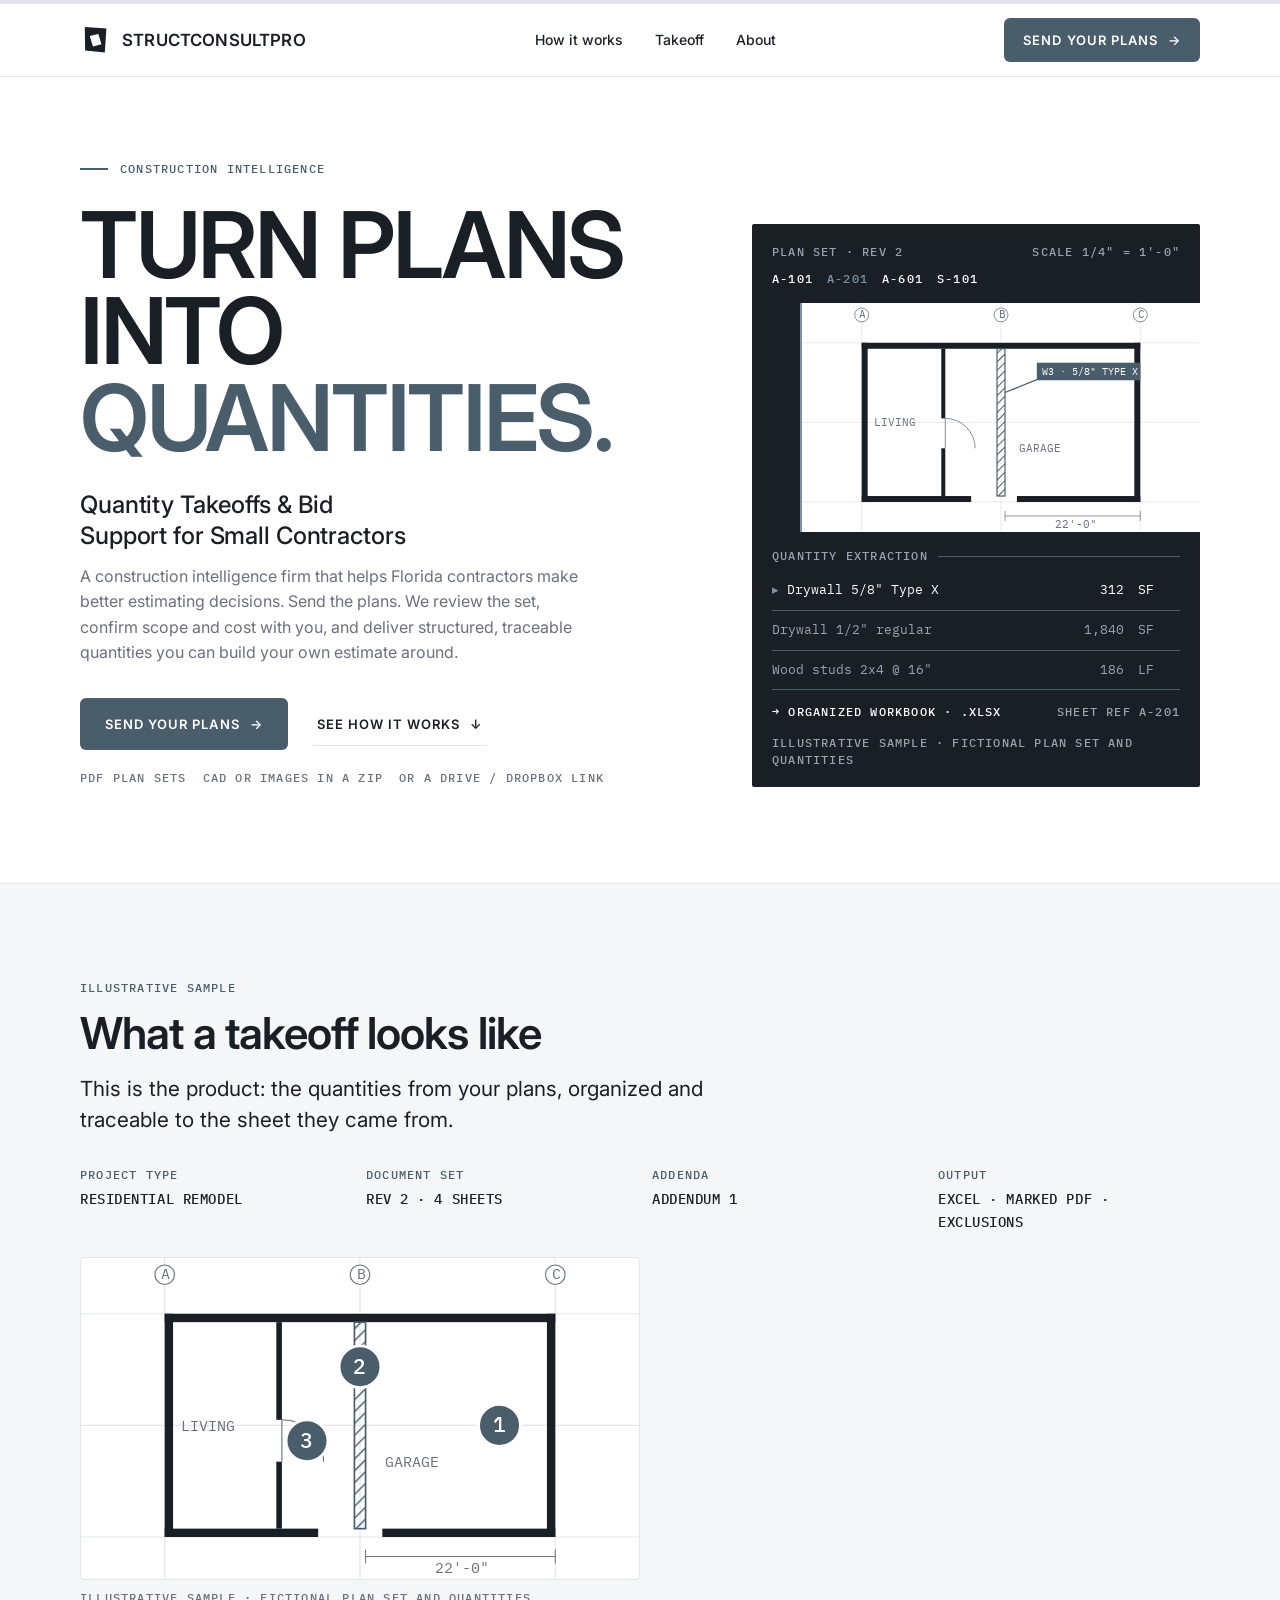
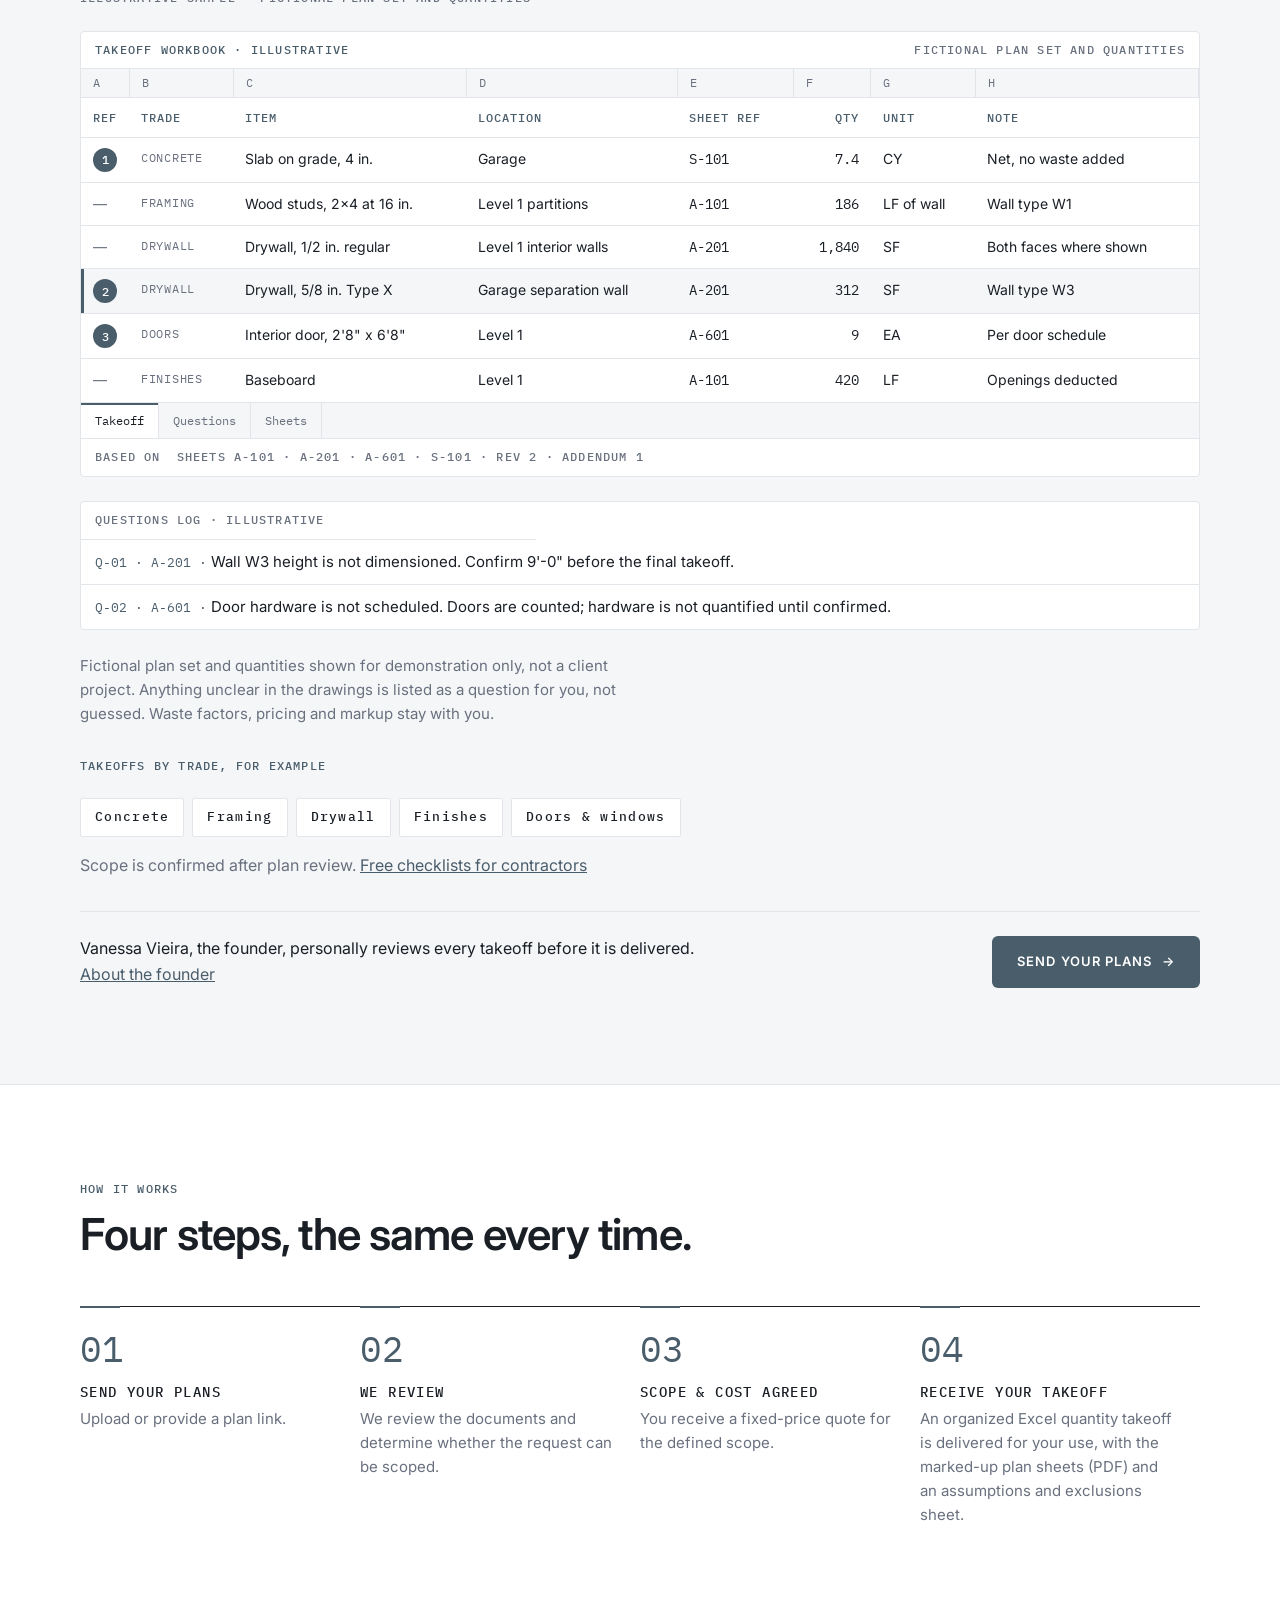
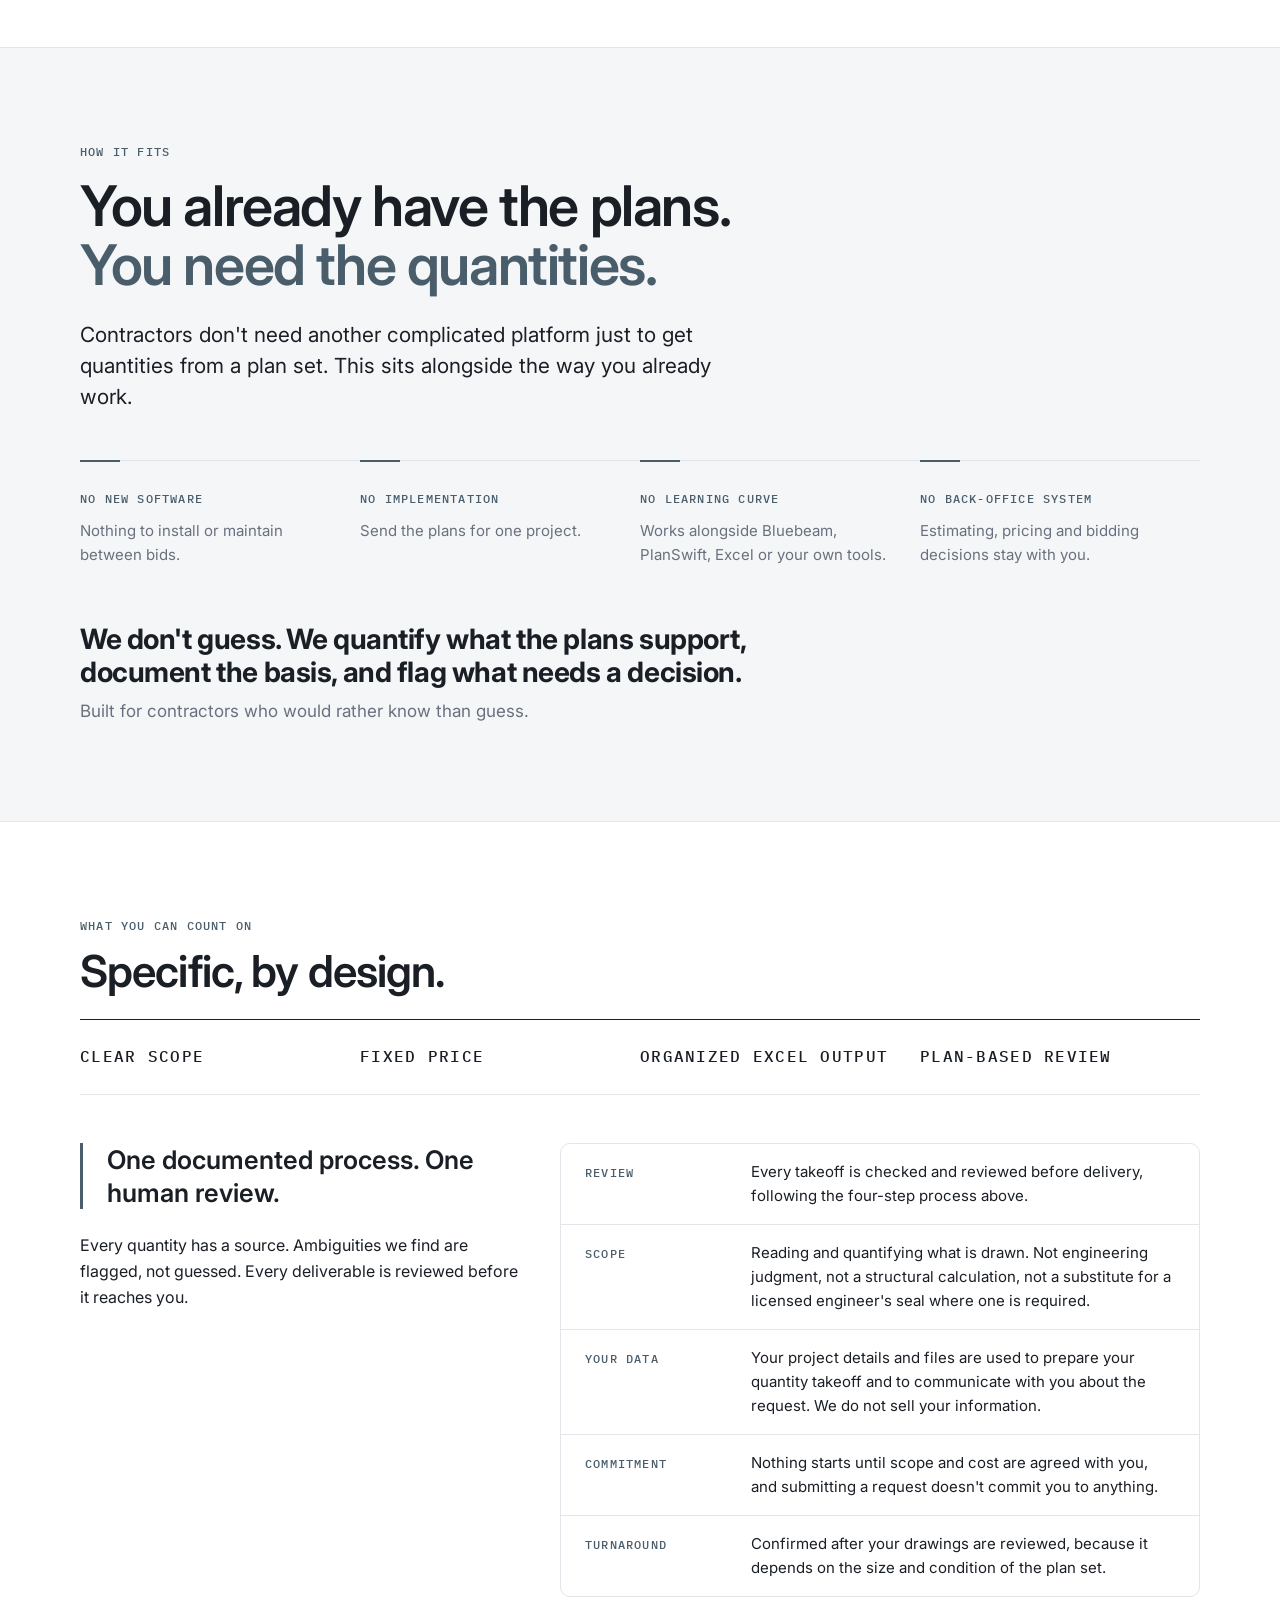
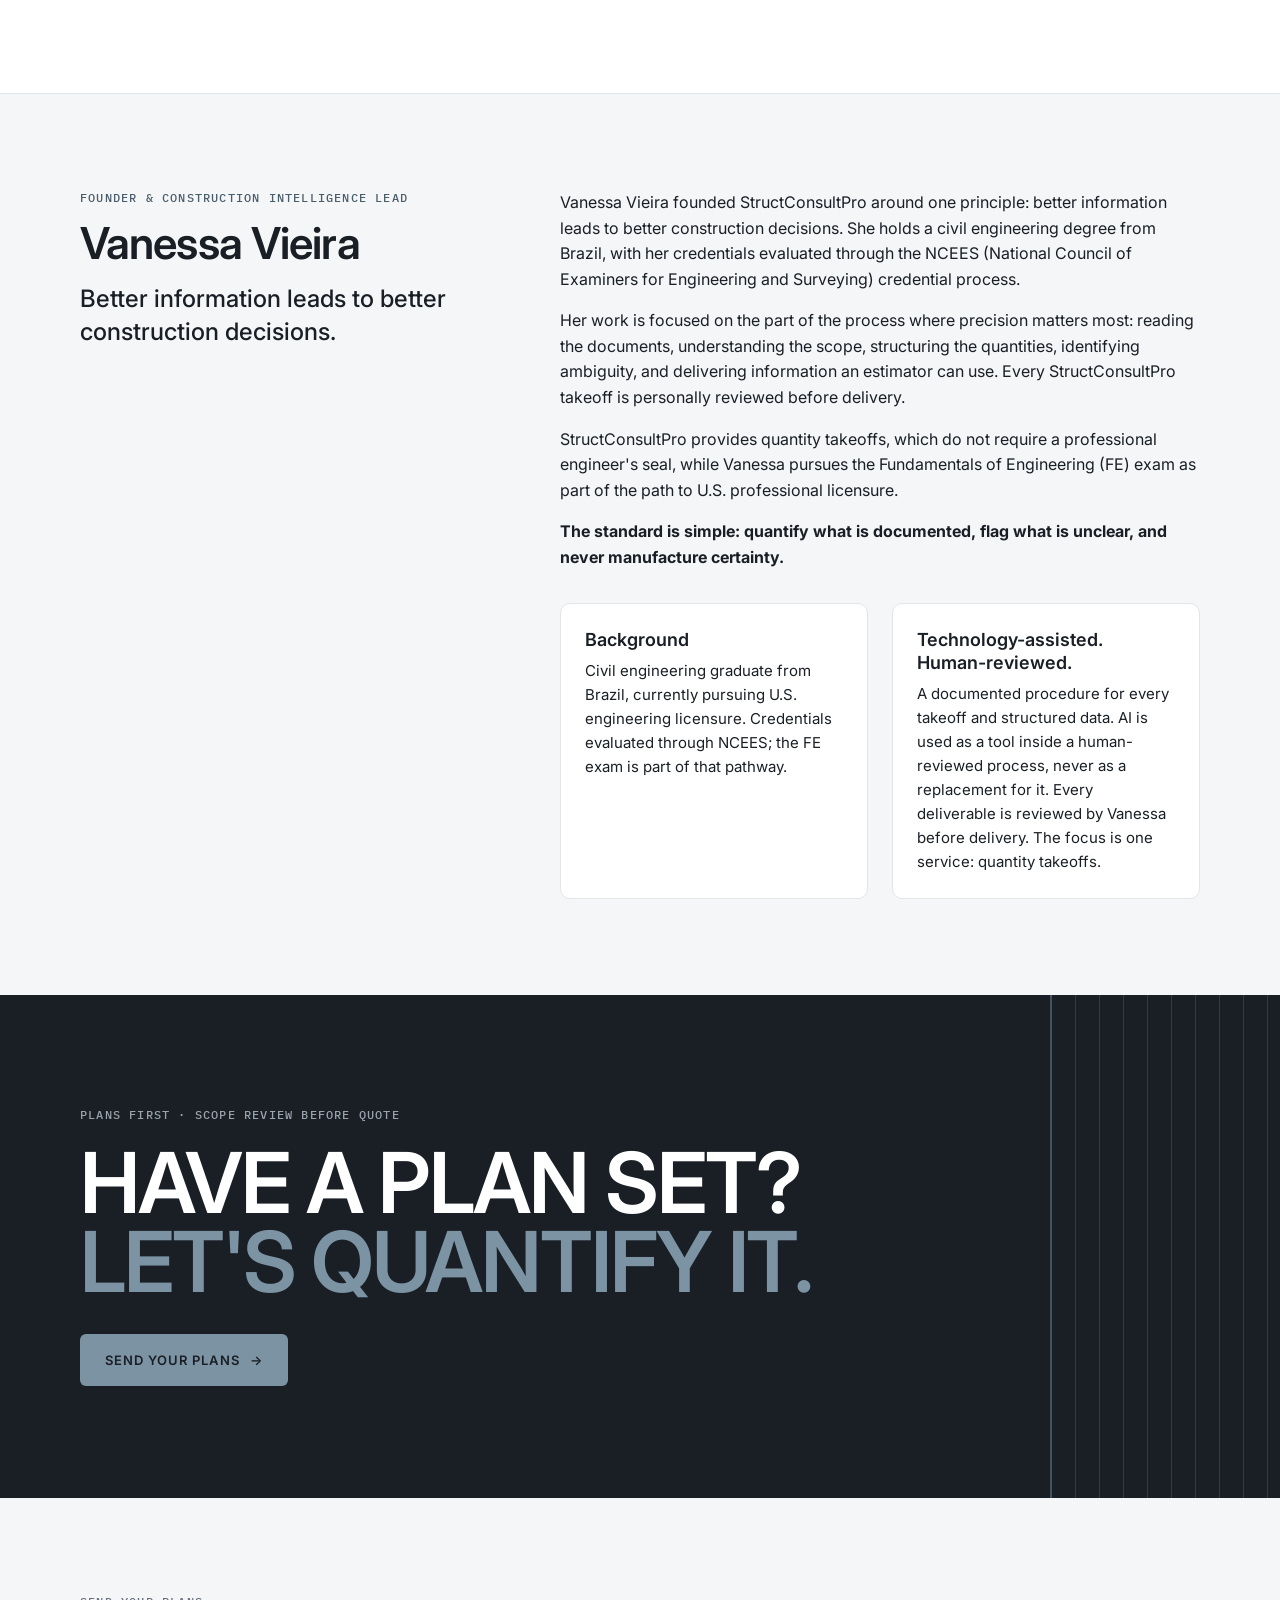
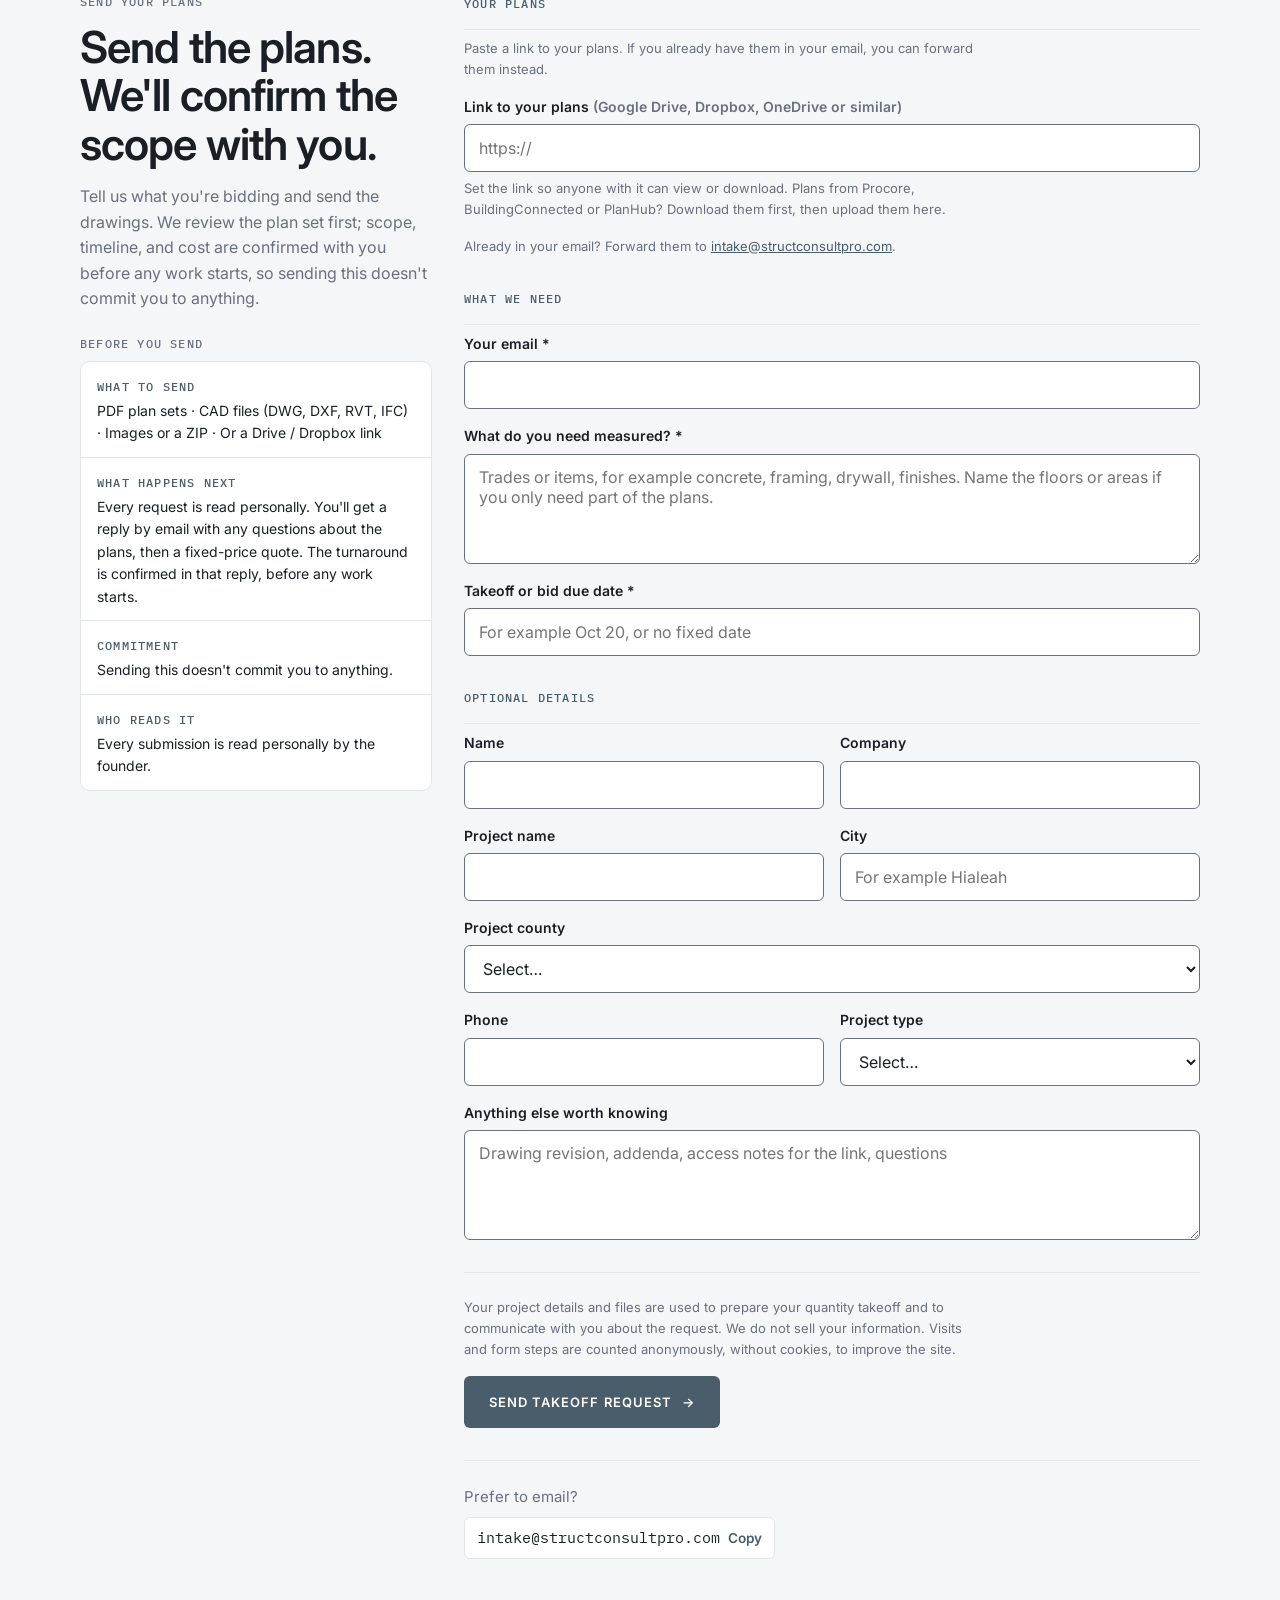
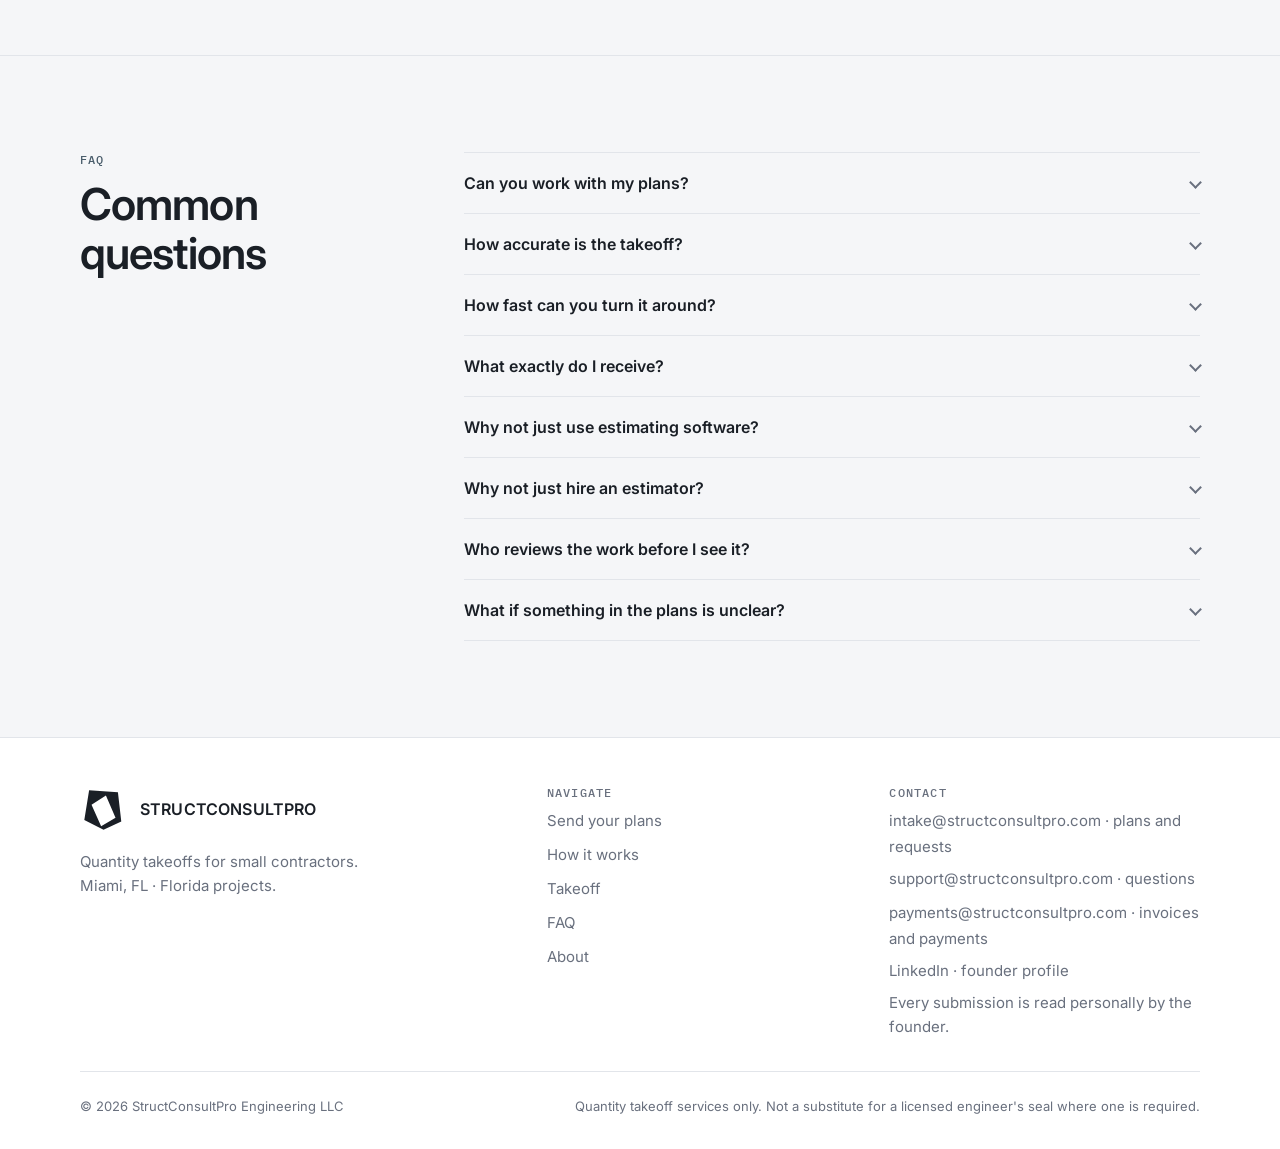
==== commit 85d9282e: "Acquisition metrics: anonymous funnel events and optional project county - assets/track.js sends vis" ====
--- a/index.html
+++ b/index.html
@@ -2,7 +2,7 @@
 <html lang="en">
 <head>
 <meta charset="utf-8">
-<title>StructConsultPro | Quantity Takeoffs and Bid Support for Florida Contractors</title>
+<title>Quantity Takeoff Services for Florida Contractors | StructConsultPro</title>
 <meta name="viewport" content="width=device-width, initial-scale=1">
 <meta name="description" content="StructConsultPro turns construction drawings and specifications into organized quantity takeoffs ready to bid, for small and mid size Florida contractors.">
 <link rel="icon" type="image/svg+xml" href="assets/BRAND_Favicon.svg">
@@ -11,7 +11,7 @@
 <meta name="theme-color" content="#1A1F26">
 <meta property="og:type" content="website">
 <meta property="og:site_name" content="StructConsultPro">
-<meta property="og:title" content="StructConsultPro | Quantity Takeoffs and Bid Support for Florida Contractors">
+<meta property="og:title" content="Quantity Takeoff Services for Florida Contractors | StructConsultPro">
 <meta property="og:description" content="Send your drawings and specifications. Get back an organized quantity takeoff ready for your bid.">
 <meta property="og:locale" content="en_US">
 <meta property="og:url" content="https://structconsultpro.com/">
@@ -22,7 +22,7 @@
 <meta property="og:image:alt" content="StructConsultPro: Turn plans into quantities. Illustrative sample plan and takeoff rows.">
 <meta name="twitter:card" content="summary_large_image">
 <meta name="twitter:image" content="https://structconsultpro.com/assets/og-image.png">
-<meta name="twitter:title" content="StructConsultPro | Quantity Takeoffs and Bid Support">
+<meta name="twitter:title" content="Quantity Takeoff Services for Florida Contractors">
 <meta name="twitter:description" content="Send your drawings and specifications. Get back an organized quantity takeoff ready for your bid.">
 <script type="application/ld+json">
 {
@@ -215,19 +215,12 @@
   .rule-grid > *{padding:var(--sp-3) 0;border-top:1px solid var(--border);position:relative}
   .rule-grid > *::before{content:"";position:absolute;top:-1px;left:0;width:40px;height:2px;background:var(--secondary)}
   @media (min-width:768px){
-    .rule-grid.cols-3{grid-template-columns:repeat(3,1fr)} .rule-grid.cols-4{grid-template-columns:repeat(2,1fr)}
+    .rule-grid.cols-4{grid-template-columns:repeat(2,1fr)}
     .rule-grid > *{padding-right:var(--sp-3)}
   }
   @media (min-width:1024px){ .rule-grid.cols-4{grid-template-columns:repeat(4,1fr)} }
 
   /* 02 PROOF — three stages */
-  .proof{padding-block:var(--sp-5)}
-  @media (min-width:1024px){ .proof{padding-block:var(--sp-6)} }
-  .stage .n{font-family:var(--font-mono);font-size:.875rem;color:var(--muted)}
-  .stage h3{font-size:clamp(1.25rem,2.4vw,1.75rem);font-weight:600;letter-spacing:-.015em;text-transform:uppercase;margin:6px 0 8px;line-height:1.1}
-  .stage p{margin:0;color:var(--muted);font-size:.9375rem}
-  .stage .to{position:absolute;right:var(--sp-3);top:var(--sp-3);font-family:var(--font-mono);color:var(--secondary)}
-  @media (max-width:767px){ .stage .to{transform:rotate(90deg)} }
 
   /* 03 PROBLEM */
   .statement{font-family:var(--font-display);font-size:clamp(1.9rem,5vw,3.5rem);line-height:1.05;font-weight:600;letter-spacing:-.025em;margin:16px 0 var(--sp-3);max-width:20ch}
@@ -290,7 +283,6 @@
   .trade-tag{font-family:var(--font-mono);font-weight:500;font-size:.8125rem;letter-spacing:.1em;padding:8px 14px;border:1px solid var(--border);border-radius:2px;background:var(--bg)}
   .trade-tag a{color:inherit;text-decoration:none}
   .trade-tag a:hover{color:var(--accent)}
-  .service-out{font-family:var(--font-display);font-size:clamp(2rem,5vw,3.5rem);line-height:1;font-weight:600;letter-spacing:-.025em;margin:12px 0 var(--sp-3)}
 
   /* 06 HOW IT WORKS */
   .steps{margin-top:var(--sp-5)}
@@ -301,11 +293,8 @@
 
   /* 07 CONSTRUCTION INTELLIGENCE (mass section) */
   section.mass{border-top:none}
-  .ci-statement{font-family:var(--font-display);font-size:clamp(1.9rem,5vw,3.5rem);line-height:1.05;font-weight:600;letter-spacing:-.025em;margin:16px 0 0;max-width:18ch;color:var(--mass-ink)}
   .mass .rule-grid > *{border-color:var(--mass-line)}
   .mass .rule-grid > *::before{background:var(--mass-seam)}
-  .principle h3{font-family:var(--font-mono);font-weight:500;font-size:.875rem;letter-spacing:.14em;text-transform:uppercase;color:var(--mass-ink)}
-  .principle p{margin:8px 0 0;color:var(--mass-muted);font-size:.9375rem}
   .mass .seam-band{position:absolute;top:0;bottom:0;right:0;width:18%;border-left:2px solid var(--mass-seam);background:repeating-linear-gradient(90deg,transparent 0 23px,var(--mass-line) 23px 24px);opacity:.45;pointer-events:none}
   .mass .wrap{position:relative;z-index:1}
   @media (max-width:767px){ .mass .seam-band{width:12%} }
@@ -314,7 +303,6 @@
   .spec-strip{display:grid;grid-template-columns:repeat(2,minmax(0,1fr));border-top:1px solid var(--text);border-bottom:1px solid var(--border);margin:var(--sp-3) 0 var(--sp-5)}
   @media (min-width:1024px){ .spec-strip{grid-template-columns:repeat(4,minmax(0,1fr))} }
   .spec-strip div{padding:var(--sp-3) var(--sp-2) var(--sp-3) 0;font-family:var(--font-mono);font-weight:500;font-size:clamp(.875rem,1.4vw,1rem);letter-spacing:.08em;text-transform:uppercase}
-  .scope-lead{font-size:1rem;max-width:62ch}
   .schedule{border:1px solid var(--border);border-radius:var(--radius-md);overflow:hidden;margin:0;background:var(--bg)}
   .schedule-row{display:grid;grid-template-columns:150px 1fr;gap:var(--sp-2);padding:var(--sp-2) var(--sp-3);border-bottom:1px solid var(--border)}
   .schedule-row:last-child{border-bottom:none}
@@ -327,9 +315,9 @@
   .schedule.compact .schedule-row dd{font-size:.875rem}
   .before-send{margin-top:var(--sp-3)}
   /* Method line: the documented sequence behind every takeoff. */
-  .method{margin:0 0 var(--sp-1)}
+  .why-close{margin:var(--sp-4) 0 0;max-width:62ch;font-size:1.0625rem;color:var(--muted)}
+  .why-close strong{display:block;color:var(--text);font-family:var(--font-display);font-size:clamp(1.25rem,2.6vw,1.75rem);line-height:1.2;letter-spacing:-.015em;margin-bottom:8px;text-wrap:balance}
   .method-proof{max-width:44ch;margin:0 0 var(--sp-3)}
-  .ci-tagline{margin:var(--sp-4) 0 0;color:var(--mass-ink);font-weight:500}
   .claim{font-family:var(--font-display);font-weight:600;font-size:clamp(1.25rem,2.6vw,1.6rem);line-height:1.3;margin:0 0 var(--sp-3);border-left:3px solid var(--secondary);padding-left:var(--sp-3);max-width:36ch}
 
   /* .faq-item — disclosure pattern. Height animates via grid-template-rows so no
@@ -372,7 +360,8 @@
   label{font-size:.875rem;font-weight:600}
   .hint{font-size:.8125rem;color:var(--muted);margin:0}
   .upload-progress:empty,[hidden]{display:none !important}
-  .dropzone{position:relative;display:flex;flex-direction:column;align-items:center;gap:8px;text-align:center;padding:32px 16px;border:1.5px dashed var(--muted);border-radius:var(--radius-md);cursor:pointer}.dropzone:hover,.dropzone.is-over{border-color:var(--accent);border-style:solid}.dropzone:focus-within{outline:2px solid var(--accent);outline-offset:2px}.dz-input{position:absolute;inset:0;width:100%;height:100%;opacity:0;cursor:pointer}.dz-title{font-weight:600;color:var(--text)}.dz-link{text-decoration:underline}.upload-list{list-style:none;margin:0;padding:0;display:grid;gap:8px}.upload-list:empty{display:none}.uf{display:grid;grid-template-columns:1fr auto auto auto;gap:12px;align-items:center;font-size:.875rem;padding:4px 4px 4px 12px;border:1px solid var(--border);border-radius:var(--radius-sm)}.uf-name{overflow:hidden;text-overflow:ellipsis;white-space:nowrap;color:var(--text)}.uf-size,.uf-status{color:var(--muted);font-variant-numeric:tabular-nums}.uf-size{white-space:nowrap}.uf-done .uf-status{color:var(--text)}.uf-error{border-left:3px solid var(--secondary)}.uf-error .uf-status{grid-column:1/-1;order:9;padding-bottom:8px;color:var(--text);font-weight:600;white-space:normal}.uf-remove,.uf-retry{background:none;border:none;padding:0 12px;min-height:44px;min-width:44px;color:var(--muted);font:inherit;text-decoration:underline;cursor:pointer}.upload-summary{margin:0;font-size:.875rem;color:var(--text);font-variant-numeric:tabular-nums}.upload-summary:empty,.upload-summary:has(.us-count:empty){display:none}.us-bytes{color:var(--muted)}.uf-done .uf-status::before{content:'\2713\00a0'}@media (max-width:480px){.uf{grid-template-columns:1fr auto auto}.uf-name{grid-column:1/-1}}
+  .dropzone{position:relative;display:flex;flex-direction:column;align-items:center;gap:8px;text-align:center;padding:32px 16px;border:1.5px dashed var(--muted);border-radius:var(--radius-md);cursor:pointer}.dropzone:hover,.dropzone.is-over{border-color:var(--accent);border-style:solid}.dropzone:focus-within{outline:2px solid var(--accent);outline-offset:2px}.dz-input{position:absolute;inset:0;width:100%;height:100%;opacity:0;cursor:pointer}.dz-title{font-weight:600;color:var(--text)}.dz-link{text-decoration:underline}.upload-list{list-style:none;margin:0;padding:0;display:grid;gap:8px}.upload-list:empty{display:none}.uf{display:grid;grid-template-columns:1fr auto auto auto;gap:12px;align-items:center;font-size:.875rem;padding:4px 4px 4px 12px;border:1px solid var(--border);border-radius:var(--radius-sm)}.uf-name{overflow:hidden;text-overflow:ellipsis;white-space:nowrap;color:var(--text)}.uf-size,.uf-status{color:var(--muted);font-variant-numeric:tabular-nums}.uf-size{white-space:nowrap}.uf-done .uf-status{color:var(--text)}.uf-error{border-left:3px solid var(--secondary)}.uf-error .uf-status{grid-column:1/-1;order:9;padding-bottom:8px;color:var(--text);font-weight:600;white-space:normal}.uf-remove,.uf-retry,.uf-link{background:none;border:none;padding:0 12px;min-height:44px;min-width:44px;color:var(--muted);font:inherit;text-decoration:underline;cursor:pointer}.upload-summary{margin:0;font-size:.875rem;color:var(--text);font-variant-numeric:tabular-nums}.upload-summary:empty,.upload-summary:has(.us-count:empty){display:none}.us-bytes{color:var(--muted)}.uf-done .uf-status::before{content:'\2713\00a0'}@media (max-width:480px){.uf{grid-template-columns:1fr auto auto}.uf-name{grid-column:1/-1}}
+.us-bar{display:block;height:4px;margin-top:8px;background:var(--border);border-radius:2px;overflow:hidden}.us-bar i{display:block;height:100%;width:0;background:var(--accent);transition:width .3s ease}.upload-summary.is-done .us-bar{display:none}@media (prefers-reduced-motion:reduce){.us-bar i{transition:none}}.uf-error{grid-template-columns:1fr repeat(4,auto)}@media (max-width:480px){.uf-error{grid-template-columns:1fr auto auto}}@media (pointer:coarse){.dz-drag{display:none}.dz-link{display:inline-block;padding:12px 22px;min-height:44px;border-radius:var(--radius-sm);background:var(--cta-bg);color:var(--cta-ink);text-decoration:none;font-weight:600}.dz-link::first-letter{text-transform:uppercase}}
   .row-2{display:grid;grid-template-columns:1fr 1fr;gap:var(--sp-2)}
   @media (max-width:560px){.row-2{grid-template-columns:1fr}}
   .or{display:flex;align-items:center;gap:12px}
@@ -384,9 +373,6 @@
   .privacy-note{font-size:.8125rem;color:var(--muted);margin:0}
   .form-actions{display:flex;flex-wrap:wrap;gap:var(--sp-2);align-items:center;justify-content:space-between;padding-top:var(--sp-3);border-top:1px solid var(--border)}
   #form-error{display:none;padding:var(--sp-2) var(--sp-3);border-radius:var(--radius-md);background:var(--bg);border:1px solid var(--secondary);border-left-width:3px;margin-top:var(--sp-3)}
-  #confirm{display:none;padding:var(--sp-2) var(--sp-3);border-radius:var(--radius-md);background:var(--bg);border:1px solid var(--border);border-left:3px solid var(--secondary);margin-top:var(--sp-3)}
-  #confirm strong{display:block;margin-bottom:4px}
-  #confirm .next-step{display:block;margin-top:var(--sp-1);color:var(--muted);font-size:.9375rem}
   .contact-alt{margin-top:var(--sp-4);padding-top:var(--sp-3);border-top:1px solid var(--border);font-size:.9375rem}
   .email-copy{display:inline-flex;align-items:center;gap:var(--sp-1);max-width:100%;flex-wrap:wrap;overflow-wrap:anywhere;font-family:var(--font-mono);background:var(--bg);border:1px solid var(--border);padding:8px 12px;border-radius:var(--radius-sm)}
   .email-copy button{border:none;background:none;color:var(--accent);font-family:var(--font-body);font-weight:600;font-size:.85rem;cursor:pointer;padding:4px 6px;margin:-4px -6px;min-height:auto} /* 24px target, same visual footprint */
@@ -593,34 +579,7 @@
     </div>
   </section>
 
-  <!-- 02 IMMEDIATE PROOF -->
-  <section class="proof surface" aria-labelledby="proof-title">
-    <div class="wrap">
-      <h2 class="label" id="proof-title" style="margin:0 0 var(--sp-1)">What happens to your plans</h2>
-      <ol class="rule-grid cols-3 reveal">
-        <li class="stage"><span class="n">01</span><h3>Plan set</h3><p>The drawings and specs you already have.</p><span class="to" aria-hidden="true">→</span></li>
-        <li class="stage"><span class="n">02</span><h3>Quantity extraction</h3><p>Items counted and measured from what is drawn.</p><span class="to" aria-hidden="true">→</span></li>
-        <li class="stage"><span class="n">03</span><h3>Organized workbook</h3><p>Quantities by item, area and sheet, in Excel.</p></li>
-      </ol>
-    </div>
-  </section>
-
-  <!-- 03 THE PROBLEM -->
-  <section aria-labelledby="problem-title">
-    <div class="wrap">
-      <p class="label">How it fits</p>
-      <h2 class="statement reveal" id="problem-title">You already have the plans. <span>You need the quantities.</span></h2>
-      <p class="lead">Contractors don't need another complicated platform just to get quantities from a plan set. This sits alongside the way you already work.</p>
-      <ul class="rule-grid cols-4 facts reveal">
-        <li><span class="label">No new software</span><p>Nothing to install or maintain between bids.</p></li>
-        <li><span class="label">No implementation</span><p>Send the plans for one project.</p></li>
-        <li><span class="label">No learning curve</span><p>Works alongside Bluebeam, PlanSwift, Excel or your own tools.</p></li>
-        <li><span class="label">No back-office system</span><p>Estimating, pricing and bidding decisions stay with you.</p></li>
-      </ul>
-    </div>
-  </section>
-
-  <!-- 04 WHAT A TAKEOFF LOOKS LIKE -->
+  <!-- 02 WHAT YOU GET (sample + outputs + trades) -->
   <section class="surface" id="takeoff" aria-labelledby="takeoff-title">
     <div class="wrap">
       <p class="label">Illustrative sample</p>
@@ -686,6 +645,11 @@
         </ul>
       </div>
       <p class="sample-note">Fictional plan set and quantities shown for demonstration only, not a client project. Anything unclear in the drawings is listed as a question for you, not guessed. Waste factors, pricing and markup stay with you.</p>
+      <p class="label" style="margin-top:var(--sp-4)">Takeoffs by trade, for example</p>
+      <ul class="trades" style="list-style:none;padding:0">
+        <li class="trade-tag"><a href="/concrete-takeoff">Concrete</a></li><li class="trade-tag"><a href="/framing-takeoff">Framing</a></li><li class="trade-tag"><a href="/drywall-takeoff">Drywall</a></li><li class="trade-tag"><a href="/flooring-takeoff">Finishes</a></li><li class="trade-tag"><a href="/door-window-takeoff">Doors &amp; windows</a></li>
+      </ul>
+      <p class="muted">Scope is confirmed after plan review. <a href="/resources">Free checklists for contractors</a></p>
       <div class="next-action">
         <p>Vanessa Vieira, the founder, personally reviews every takeoff before it is delivered. <a href="#about">About the founder</a></p>
         <a class="btn btn-primary" href="#send-form">Send your plans <span class="arrow" aria-hidden="true">→</span></a>
@@ -693,7 +657,7 @@
     </div>
   </section>
 
-  <!-- 05 HOW IT WORKS -->
+  <!-- 03 HOW IT WORKS -->
   <section id="how" aria-labelledby="how-title">
     <div class="wrap">
       <p class="label">How it works</p>
@@ -707,40 +671,23 @@
     </div>
   </section>
 
-  <!-- 06 SERVICE -->
-  <section class="surface" aria-labelledby="service-title">
-    <div class="wrap grid">
-      <div class="c-5">
-        <p class="label">One core output</p>
-        <h2 class="service-out" id="service-title">Quantity takeoffs</h2>
-      </div>
-      <div class="c-7">
-        <p class="lead">Organized quantities extracted from contractor-provided plans for estimating and bidding.</p>
-        <p class="label" style="margin-top:var(--sp-3)">For example</p>
-        <ul class="trades" style="list-style:none;padding:0">
-          <li class="trade-tag"><a href="/concrete-takeoff">Concrete</a></li><li class="trade-tag"><a href="/framing-takeoff">Framing</a></li><li class="trade-tag"><a href="/drywall-takeoff">Drywall</a></li><li class="trade-tag"><a href="/flooring-takeoff">Finishes</a></li><li class="trade-tag"><a href="/door-window-takeoff">Doors &amp; windows</a></li>
-        </ul>
-        <p class="muted">Scope is confirmed after plan review. <a href="/resources">Free checklists for contractors</a></p>
-      </div>
+  <!-- 04 WHY CONTRACTORS USE IT -->
+  <section class="surface" aria-labelledby="problem-title">
+    <div class="wrap">
+      <p class="label">How it fits</p>
+      <h2 class="statement reveal" id="problem-title">You already have the plans. <span>You need the quantities.</span></h2>
+      <p class="lead">Contractors don't need another complicated platform just to get quantities from a plan set. This sits alongside the way you already work.</p>
+      <ul class="rule-grid cols-4 facts reveal">
+        <li><span class="label">No new software</span><p>Nothing to install or maintain between bids.</p></li>
+        <li><span class="label">No implementation</span><p>Send the plans for one project.</p></li>
+        <li><span class="label">No learning curve</span><p>Works alongside Bluebeam, PlanSwift, Excel or your own tools.</p></li>
+        <li><span class="label">No back-office system</span><p>Estimating, pricing and bidding decisions stay with you.</p></li>
+      </ul>
+      <p class="why-close"><strong>We don't guess. We quantify what the plans support, document the basis, and flag what needs a decision.</strong> Built for contractors who would rather know than guess.</p>
     </div>
   </section>
 
-  <!-- 07 CONSTRUCTION INTELLIGENCE -->
-  <section class="mass" aria-labelledby="ci-title">
-    <div class="seam-band" aria-hidden="true"></div>
-    <div class="wrap">
-      <p class="label">Construction intelligence</p>
-      <h2 class="ci-statement reveal" id="ci-title">We don't guess. We quantify what the plans support, document the basis, and flag what needs a decision.</h2>
-      <ol class="rule-grid cols-3 reveal" style="margin-top:var(--sp-5)">
-        <li class="principle"><h3>01 Quantify</h3><p>Plan-based quantity takeoffs.</p></li>
-        <li class="principle"><h3>02 Check</h3><p>Quality control of our takeoff, and ambiguities flagged as questions.</p></li>
-        <li class="principle"><h3>03 Support</h3><p>Structured bid information that fits your own estimating workflow.</p></li>
-      </ol>
-      <p class="ci-tagline">Built for contractors who would rather know than guess.</p>
-    </div>
-  </section>
-
-  <!-- 08 TRUST + SCOPE -->
+  <!-- 05 TRUST + FOUNDER -->
   <section id="trust" aria-labelledby="scope-title">
     <div class="wrap">
       <p class="label">What you can count on</p>
@@ -751,9 +698,7 @@
       <div class="grid">
         <div class="c-5">
           <p class="claim">One documented process. One human review.</p>
-          <p class="label method">Plan → Scope → Quantify → Check → Document</p>
           <p class="method-proof">Every quantity has a source. Ambiguities we find are flagged, not guessed. Every deliverable is reviewed before it reaches you.</p>
-          <p class="scope-lead muted"><strong style="color:var(--text)">Scope:</strong> reading and quantifying what is drawn, item counts, measurements, and organized lists. Not engineering judgment, not structural calculation, not code compliance review, and not a substitute for a licensed engineer's seal where one is required.</p>
         </div>
         <dl class="schedule c-7">
           <div class="schedule-row"><dt>Review</dt><dd>Every takeoff is checked and reviewed before delivery, following the four-step process above.</dd></div>
@@ -766,52 +711,8 @@
     </div>
   </section>
 
-  <!-- 09 FAQ -->
-  <section class="surface" id="faq" aria-labelledby="faq-title">
-    <div class="wrap grid">
-      <div class="c-4">
-        <p class="label">FAQ</p>
-        <h2 id="faq-title">Common questions</h2>
-      </div>
-      <div class="c-8 faq-list">
-        <div class="faq-item">
-          <h3><button class="faq-q" aria-expanded="false" aria-controls="faq-a-1" id="faq-q-1"><span>Can you work with my plans?</span><span class="chevron" aria-hidden="true"></span></button></h3>
-          <div class="faq-a" id="faq-a-1" role="region" aria-labelledby="faq-q-1"><div class="a-inner"><p>Yes, if they are PDF, image, or CAD files, for residential or commercial projects. Tell us the trades you need, for example concrete, framing, drywall or finishes, and the scope is confirmed after the plans are reviewed. Large plan sets are fine: share a Google Drive, Dropbox or OneDrive link instead of attaching. If anything is missing or unreadable, you'll hear about it before work starts.</p></div></div>
-        </div>
-        <div class="faq-item">
-          <h3><button class="faq-q" aria-expanded="false" aria-controls="faq-a-2" id="faq-q-2"><span>How accurate is the takeoff?</span><span class="chevron" aria-hidden="true"></span></button></h3>
-          <div class="faq-a" id="faq-a-2" role="region" aria-labelledby="faq-q-2"><div class="a-inner"><p>Every takeoff is quality-checked and then reviewed by Vanessa before it reaches you. Anything unclear in the plans is raised with you instead of guessed at.</p></div></div>
-        </div>
-        <div class="faq-item">
-          <h3><button class="faq-q" aria-expanded="false" aria-controls="faq-a-3" id="faq-q-3"><span>How fast can you turn it around?</span><span class="chevron" aria-hidden="true"></span></button></h3>
-          <div class="faq-a" id="faq-a-3" role="region" aria-labelledby="faq-q-3"><div class="a-inner"><p>It depends on the size and condition of your plan set. You'll get a confirmed turnaround once your drawings are reviewed, before any work starts.</p></div></div>
-        </div>
-        <div class="faq-item">
-          <h3><button class="faq-q" aria-expanded="false" aria-controls="faq-a-4" id="faq-q-4"><span>What exactly do I receive?</span><span class="chevron" aria-hidden="true"></span></button></h3>
-          <div class="faq-a" id="faq-a-4" role="region" aria-labelledby="faq-q-4"><div class="a-inner"><p>A structured quantity takeoff in an Excel workbook, organized by item and area, with the drawing sheets and revision it is based on, ready to drop into your estimate. It comes with the plan sheets marked up in PDF, so you can see what was measured, and an assumptions and exclusions sheet listing what the takeoff does and does not include. See the <a href="#takeoff">sample layout</a>.</p></div></div>
-        </div>
-        <div class="faq-item">
-          <h3><button class="faq-q" aria-expanded="false" aria-controls="faq-a-5" id="faq-q-5"><span>Why not just use estimating software?</span><span class="chevron" aria-hidden="true"></span></button></h3>
-          <div class="faq-a" id="faq-a-5" role="region" aria-labelledby="faq-q-5"><div class="a-inner"><p>Software still needs someone to set it up, learn it, read the plans and enter the data. Here there is no setup, no learning curve and no estimating workflow to maintain between bids: you send the plans for one project and receive organized quantities. If you already use Bluebeam, PlanSwift or another tool, the Excel takeoff can sit alongside your own workflow.</p></div></div>
-        </div>
-        <div class="faq-item">
-          <h3><button class="faq-q" aria-expanded="false" aria-controls="faq-a-6" id="faq-q-6"><span>Why not just hire an estimator?</span><span class="chevron" aria-hidden="true"></span></button></h3>
-          <div class="faq-a" id="faq-a-6" role="region" aria-labelledby="faq-q-6"><div class="a-inner"><p>An estimator on staff costs more than a single bid needs. This is built for the project in front of you, with no ongoing commitment.</p></div></div>
-        </div>
-        <div class="faq-item">
-          <h3><button class="faq-q" aria-expanded="false" aria-controls="faq-a-7" id="faq-q-7"><span>Who reviews the work before I see it?</span><span class="chevron" aria-hidden="true"></span></button></h3>
-          <div class="faq-a" id="faq-a-7" role="region" aria-labelledby="faq-q-7"><div class="a-inner"><p>Vanessa Vieira, the founder, personally reviews every takeoff before it is delivered.</p></div></div>
-        </div>
-        <div class="faq-item">
-          <h3><button class="faq-q" aria-expanded="false" aria-controls="faq-a-8" id="faq-q-8"><span>What if something in the plans is unclear?</span><span class="chevron" aria-hidden="true"></span></button></h3>
-          <div class="faq-a" id="faq-a-8" role="region" aria-labelledby="faq-q-8"><div class="a-inner"><p>You'll be contacted directly before anything is finalized. Unclear drawings are never guessed at.</p></div></div>
-        </div>
-      </div>
-    </div>
-  </section>
-
-  <!-- 10 FOUNDER -->
-  <section id="about" aria-labelledby="about-title">
+  <!-- 05b FOUNDER -->
+  <section class="surface" id="about" aria-labelledby="about-title">
     <div class="wrap grid">
       <div class="c-5">
         <p class="label">Founder & Construction Intelligence Lead</p>
@@ -837,7 +738,7 @@
     </div>
   </section>
 
-  <!-- 11 FINAL CTA + FORM -->
+  <!-- 06 SEND YOUR PLANS (form) -->
   <section id="submit" aria-labelledby="final-title">
     <div class="mass final">
       <div class="seam-band" aria-hidden="true"></div>
@@ -865,8 +766,6 @@
           </dl>
         </div>
         <div class="c-8">
-          <!-- Replace YOUR_FORM_ID with your actual Formspree form ID -->
-          <!-- While the placeholder is in place, the script keeps the prefilled-email fallback so the live form never posts to a non-existent endpoint. -->
           <form id="project-form" action="https://formspree.io/f/xoejeejz" data-uploads="drive" method="POST" enctype="multipart/form-data" novalidate>
             <input type="hidden" name="_subject" value="New Quantity Takeoff Request – StructConsultPro">
             <input type="hidden" name="submission_source" value="website_form">
@@ -875,12 +774,11 @@
               <legend>Your plans</legend>
               <p class="hint upload-only">Upload your plans and documents. You can also paste a link, or forward them by email if you already have them there.</p>
               <p class="hint link-only">Paste a link to your plans. If you already have them in your email, you can forward them instead.</p>
-              <p class="hint mailto-only">When you press send, your email app opens with these details filled in. Attach your drawings there, or paste a link to them below if the set is large.</p>
               <div class="field upload-only">
                 <div class="dropzone" id="dropzone">
                   <input id="plans" class="dz-input" type="file" multiple aria-describedby="dz-hint">
-                  <label for="plans" class="dz-title">Drag your plans here, or <span class="dz-link">choose files</span></label>
-                  <span class="hint" id="dz-hint">Files or a whole project folder. PDF, CAD (DWG, DXF, RVT, IFC), images, ZIP, Excel or Word, up to 500 MB each. Uploading starts right away.</span>
+                  <label for="plans" class="dz-title"><span class="dz-drag">Drag your plans here, or </span><span class="dz-link">choose files</span></label>
+                  <span class="hint" id="dz-hint">PDF, CAD (DWG, DXF, RVT, IFC), images, ZIP, Excel or Word, up to 500 MB each. Uploading starts right away. Sending a whole project folder? Compress it into a ZIP first.</span>
                 </div>
                 <ul class="upload-list" id="upload-list"></ul>
               </div>
@@ -911,7 +809,18 @@
               </div>
               <div class="row-2">
                 <div class="field"><label for="project">Project name</label><input id="project" name="project_name"></div>
-                <div class="field"><label for="location">Location</label><input id="location" name="location" placeholder="City and county, for example Miami Dade, FL"></div>
+                <div class="field"><label for="location">City</label><input id="location" name="location" placeholder="For example Hialeah"></div>
+              </div>
+              <div class="field">
+                <label for="county">Project county</label>
+                <select id="county" name="county">
+                  <option value="">Select…</option>
+                  <option>Miami-Dade</option>
+                  <option>Broward</option>
+                  <option>Palm Beach</option>
+                  <option>Other Florida county</option>
+                  <option>Outside Florida</option>
+                </select>
               </div>
               <div class="row-2">
                 <div class="field"><label for="phone">Phone</label><input id="phone" name="phone" type="tel" autocomplete="tel"></div>
@@ -933,16 +842,11 @@
               </div>
             </fieldset>
             <div class="form-actions">
-              <p class="privacy-note">Your project details and files are used to prepare your quantity takeoff and to communicate with you about the request. We do not sell your information.</p>
+              <p class="privacy-note">Your project details and files are used to prepare your quantity takeoff and to communicate with you about the request. We do not sell your information. Visits and form steps are counted anonymously, without cookies, to improve the site.</p>
               <button class="btn btn-primary" type="submit">Send takeoff request <span class="arrow" aria-hidden="true">→</span></button>
             </div>
           </form>
           <div id="form-error" role="alert"></div>
-          <div id="confirm" role="status">
-            <strong>Your email app should now be open.</strong>
-            Attach your drawings (or keep the link you added) and press send there. If nothing opened, email the address below with your drawings and the details you entered.
-            <span class="next-step">What happens next: every request is read personally. You'll get a reply by email with any questions about the plans, then a fixed-price quote. The turnaround is confirmed in that reply, before any work starts.</span>
-          </div>
           <div class="contact-alt">
             <p class="muted" style="margin-bottom:var(--sp-1)">Prefer to email?</p>
             <span class="email-copy" id="email-copy">
@@ -954,6 +858,51 @@
       </div>
     </div>
   </section>
+
+  <!-- 07 FAQ -->
+  <section class="surface" id="faq" aria-labelledby="faq-title">
+    <div class="wrap grid">
+      <div class="c-4">
+        <p class="label">FAQ</p>
+        <h2 id="faq-title">Common questions</h2>
+      </div>
+      <div class="c-8 faq-list">
+        <div class="faq-item">
+          <h3><button class="faq-q" aria-expanded="false" aria-controls="faq-a-1" id="faq-q-1"><span>Can you work with my plans?</span><span class="chevron" aria-hidden="true"></span></button></h3>
+          <div class="faq-a" id="faq-a-1" role="region" aria-labelledby="faq-q-1"><div class="a-inner"><p>Yes, if they are PDF, image, or CAD files, for residential or commercial projects. Tell us the trades you need, for example concrete, framing, drywall or finishes, and the scope is confirmed after the plans are reviewed. Large plan sets are fine: share a Google Drive, Dropbox or OneDrive link instead of attaching. If anything is missing or unreadable, you'll hear about it before work starts.</p></div></div>
+        </div>
+        <div class="faq-item">
+          <h3><button class="faq-q" aria-expanded="false" aria-controls="faq-a-2" id="faq-q-2"><span>How accurate is the takeoff?</span><span class="chevron" aria-hidden="true"></span></button></h3>
+          <div class="faq-a" id="faq-a-2" role="region" aria-labelledby="faq-q-2"><div class="a-inner"><p>Every takeoff is quality-checked and then reviewed by Vanessa before it reaches you. Anything unclear in the plans is raised with you instead of guessed at.</p></div></div>
+        </div>
+        <div class="faq-item">
+          <h3><button class="faq-q" aria-expanded="false" aria-controls="faq-a-3" id="faq-q-3"><span>How fast can you turn it around?</span><span class="chevron" aria-hidden="true"></span></button></h3>
+          <div class="faq-a" id="faq-a-3" role="region" aria-labelledby="faq-q-3"><div class="a-inner"><p>It depends on the size and condition of your plan set. You'll get a confirmed turnaround once your drawings are reviewed, before any work starts.</p></div></div>
+        </div>
+        <div class="faq-item">
+          <h3><button class="faq-q" aria-expanded="false" aria-controls="faq-a-4" id="faq-q-4"><span>What exactly do I receive?</span><span class="chevron" aria-hidden="true"></span></button></h3>
+          <div class="faq-a" id="faq-a-4" role="region" aria-labelledby="faq-q-4"><div class="a-inner"><p>A structured quantity takeoff in an Excel workbook, organized by item and area, with the drawing sheets and revision it is based on, ready to drop into your estimate. It comes with the plan sheets marked up in PDF, so you can see what was measured, and an assumptions and exclusions sheet listing what the takeoff does and does not include. See the <a href="#takeoff">sample layout</a>.</p></div></div>
+        </div>
+        <div class="faq-item">
+          <h3><button class="faq-q" aria-expanded="false" aria-controls="faq-a-5" id="faq-q-5"><span>Why not just use estimating software?</span><span class="chevron" aria-hidden="true"></span></button></h3>
+          <div class="faq-a" id="faq-a-5" role="region" aria-labelledby="faq-q-5"><div class="a-inner"><p>Software still needs someone to set it up, learn it, read the plans and enter the data. Here there is no setup, no learning curve and no estimating workflow to maintain between bids: you send the plans for one project and receive organized quantities. If you already use Bluebeam, PlanSwift or another tool, the Excel takeoff can sit alongside your own workflow.</p></div></div>
+        </div>
+        <div class="faq-item">
+          <h3><button class="faq-q" aria-expanded="false" aria-controls="faq-a-6" id="faq-q-6"><span>Why not just hire an estimator?</span><span class="chevron" aria-hidden="true"></span></button></h3>
+          <div class="faq-a" id="faq-a-6" role="region" aria-labelledby="faq-q-6"><div class="a-inner"><p>An estimator on staff costs more than a single bid needs. This is built for the project in front of you, with no ongoing commitment.</p></div></div>
+        </div>
+        <div class="faq-item">
+          <h3><button class="faq-q" aria-expanded="false" aria-controls="faq-a-7" id="faq-q-7"><span>Who reviews the work before I see it?</span><span class="chevron" aria-hidden="true"></span></button></h3>
+          <div class="faq-a" id="faq-a-7" role="region" aria-labelledby="faq-q-7"><div class="a-inner"><p>Vanessa Vieira, the founder, personally reviews every takeoff before it is delivered.</p></div></div>
+        </div>
+        <div class="faq-item">
+          <h3><button class="faq-q" aria-expanded="false" aria-controls="faq-a-8" id="faq-q-8"><span>What if something in the plans is unclear?</span><span class="chevron" aria-hidden="true"></span></button></h3>
+          <div class="faq-a" id="faq-a-8" role="region" aria-labelledby="faq-q-8"><div class="a-inner"><p>You'll be contacted directly before anything is finalized. Unclear drawings are never guessed at.</p></div></div>
+        </div>
+      </div>
+    </div>
+  </section>
+
 </main>
 
 <div class="sticky-cta" id="sticky-cta">
@@ -995,27 +944,21 @@
   </div>
 </footer>
 
-<script src="assets/uploader.js?v=20261123b"></script>
+<script src="assets/track.js?v=20261123h"></script>
+<script src="assets/uploader.js?v=20261123h"></script>
 <script>
 (function(){
   var form = document.getElementById('project-form');
-  var confirm = document.getElementById('confirm');
   var formError = document.getElementById('form-error');
-  var endpoint = form.getAttribute('action') || '';
-  var uploadMode = endpoint !== '' && endpoint.indexOf('YOUR_FORM_ID') === -1;
+  var endpoint = form.getAttribute('action');
   // data-uploads="drive": files go to Google Drive (assets/uploader.js); until that upload service
   // answers, the form stays link-only. The provider itself never receives attachments.
-  var drive = uploadMode && form.getAttribute('data-uploads') === 'drive';
-  var linkOnly = uploadMode;
-  // Remove the parts of the form that do not apply to the active intake mode.
-  var drop = !uploadMode ? '.upload-only, .link-only' : '.mailto-only';
-  form.querySelectorAll(drop).forEach(function(el){ el.remove(); });
+  var drive = form.getAttribute('data-uploads') === 'drive';
+  var linkOnly = true;
   var linkLabel = document.querySelector('label[for="plans-link"]').firstChild;
   var uploadParts = form.querySelectorAll('.upload-only');
-  if (uploadMode){
-    uploadParts.forEach(function(el){ el.hidden = true; });
-    linkLabel.textContent = 'Link to your plans ';
-  }
+  uploadParts.forEach(function(el){ el.hidden = true; });
+  linkLabel.textContent = 'Link to your plans ';
   var uploads = null;
   if (drive && window.SCPUpload){
     SCPUpload.ready().then(function(ready){
@@ -1048,63 +991,43 @@
       form.reportValidity();
       return;
     }
-    if (uploadMode){
-      var fileCount = uploads ? uploads.count() : 0;
-      var emailAddr = document.getElementById('email-text').textContent.trim();
-      var link = document.getElementById('plans-link').value.trim();
-      if (fileCount === 0 && link === ''){
-        showError(linkOnly ? 'Paste a link to the plans so the drawings can be reviewed. If they are in your email, forward them to ' + emailAddr + ' instead.' : 'Upload the plans or paste a link to them, so the drawings can be reviewed.');
-        return;
-      }
-      var button = form.querySelector('button[type="submit"]');
-      var label = button.innerHTML;
-      button.disabled = true;
-      button.textContent = fileCount ? 'Finishing upload…' : 'Sending…';
-      (uploads ? uploads.finish() : Promise.resolve([]))
-        .then(function(lines){
-          button.textContent = 'Sending…';
-          var data = new FormData(form);
-          if (lines.length){ data.append('uploaded_files', lines.join('\n')); }
-          return fetch(endpoint, {method:'POST', body:data, headers:{'Accept':'application/json'}});
-        })
-        .then(function(response){
-          if (response.ok){ window.location.href = 'thank-you.html'; return; }
-          return response.json().catch(function(){ return {}; }).then(function(data){
-            var detail = data && data.errors ? data.errors.map(function(err){ return err.message; }).join(' ') : '';
-            throw new Error(detail || ('status ' + response.status));
-          });
-        })
-        .catch(function(err){
-          button.disabled = false;
-          button.innerHTML = label;
-          showError('Your request could not be sent (' + err.message + '). Please try again, paste a link to the plans instead, or email your plans and details to ' + emailAddr + '.');
-        });
+    var fileCount = uploads ? uploads.count() : 0;
+    var emailAddr = document.getElementById('email-text').textContent.trim();
+    var link = document.getElementById('plans-link').value.trim();
+    if (fileCount === 0 && link === ''){
+      showError(linkOnly ? 'Paste a link to the plans so the drawings can be reviewed. If they are in your email, forward them to ' + emailAddr + ' instead.' : 'Upload the plans or paste a link to them, so the drawings can be reviewed.');
       return;
     }
-    function val(id){ return document.getElementById(id).value.trim(); }
-    var subject = 'Takeoff request' + (val('project') ? ': ' + val('project') : '') + (val('company') ? ' (' + val('company') + ')' : '');
-    var body = [
-      'Name: ' + val('name'),
-      'Company: ' + val('company'),
-      'Email: ' + val('email'),
-      'Phone: ' + val('phone'),
-      'Project name: ' + val('project'),
-      'Location: ' + val('location'),
-      'Takeoff or bid due date: ' + val('due'),
-      'Project type: ' + val('ptype'),
-      '',
-      'What I need measured:',
-      val('scope'),
-      '',
-      'Link to the plans: ' + (val('plans-link') || '(none, drawings attached)'),
-      '',
-      'Notes:',
-      val('notes')
-    ].join('\n');
-    window.location.href = 'mailto:' + document.getElementById('email-text').textContent.trim() +
-      '?subject=' + encodeURIComponent(subject) + '&body=' + encodeURIComponent(body);
-    confirm.style.display = 'block';
-    confirm.scrollIntoView({behavior:scrollBehavior, block:'center'});
+    var button = form.querySelector('button[type="submit"]');
+    var label = button.innerHTML;
+    button.disabled = true;
+    button.textContent = fileCount ? 'Finishing upload…' : 'Sending…';
+    // While files are still going up, say how many are left.
+    var ticker = fileCount ? setInterval(function(){
+      var n = uploads.pending();
+      if (n){ button.textContent = 'Finishing upload · ' + n + (n === 1 ? ' file left' : ' files left'); }
+    }, 500) : null;
+    (uploads ? uploads.finish() : Promise.resolve([]))
+      .then(function(lines){
+        clearInterval(ticker);
+        button.textContent = 'Sending…';
+        var data = new FormData(form);
+        if (lines.length){ data.append('uploaded_files', lines.join('\n')); }
+        if (window.SCPUpload){ SCPUpload.stamp(data); }
+        return fetch(endpoint, {method:'POST', body:data, headers:{'Accept':'application/json'}});
+      })
+      .then(function(response){
+        if (response.ok){ window.location.href = 'thank-you.html'; return; }
+        return response.json().catch(function(){ return {}; }).then(function(data){
+          var detail = data && data.errors ? data.errors.map(function(err){ return err.message; }).join(' ') : '';
+          throw new Error(detail || ('status ' + response.status));
+        });
+      })
+      .catch(function(err){
+        button.disabled = false;
+        button.innerHTML = label;
+        showError('Your request could not be sent (' + err.message + '). Please try again, paste a link to the plans instead, or email your plans and details to ' + emailAddr + '.');
+      });
   });
 
   var copyBtn = document.getElementById('copy-btn');
@@ -1179,6 +1102,24 @@
     if (nextAction){ io.observe(nextAction); }
   }
 
+  // WCAG 2.4.11: the browser does not scroll to a focused element that is already "on screen", so
+  // Tab can land on something hidden behind the sticky header or the bottom bar. Nudge it into view.
+  document.addEventListener('focusin', function(e){
+    // Next frame: after the browser's own focus scrolling has run.
+    requestAnimationFrame(function(){ keepVisible(e.target); });
+  });
+  function keepVisible(el){
+    var r = el.getBoundingClientRect();
+    // Off-screen targets are scrolled by the browser itself (scroll-padding clears header and bar).
+    if (!r.height || r.bottom <= 0 || r.top >= window.innerHeight){ return; }
+    if ((headerEl && headerEl.contains(el)) || (stickyCta && stickyCta.contains(el))){ return; }
+    var top = headerEl ? headerEl.getBoundingClientRect().bottom : 0;
+    var barShown = stickyCta && getComputedStyle(stickyCta).display !== 'none' && !stickyCta.classList.contains('is-hidden');
+    var bottom = barShown ? stickyCta.getBoundingClientRect().top : window.innerHeight;
+    if (r.bottom > bottom){ window.scrollBy({top: r.bottom - bottom + 16, behavior: 'instant'}); }
+    else if (r.top < top){ window.scrollBy({top: r.top - top - 16, behavior: 'instant'}); }
+  }
+
   // Reveal key elements once. Without JS, or with reduced motion, everything is simply visible.
   if (!reduceMotion && 'IntersectionObserver' in window){
     document.documentElement.classList.add('motion');
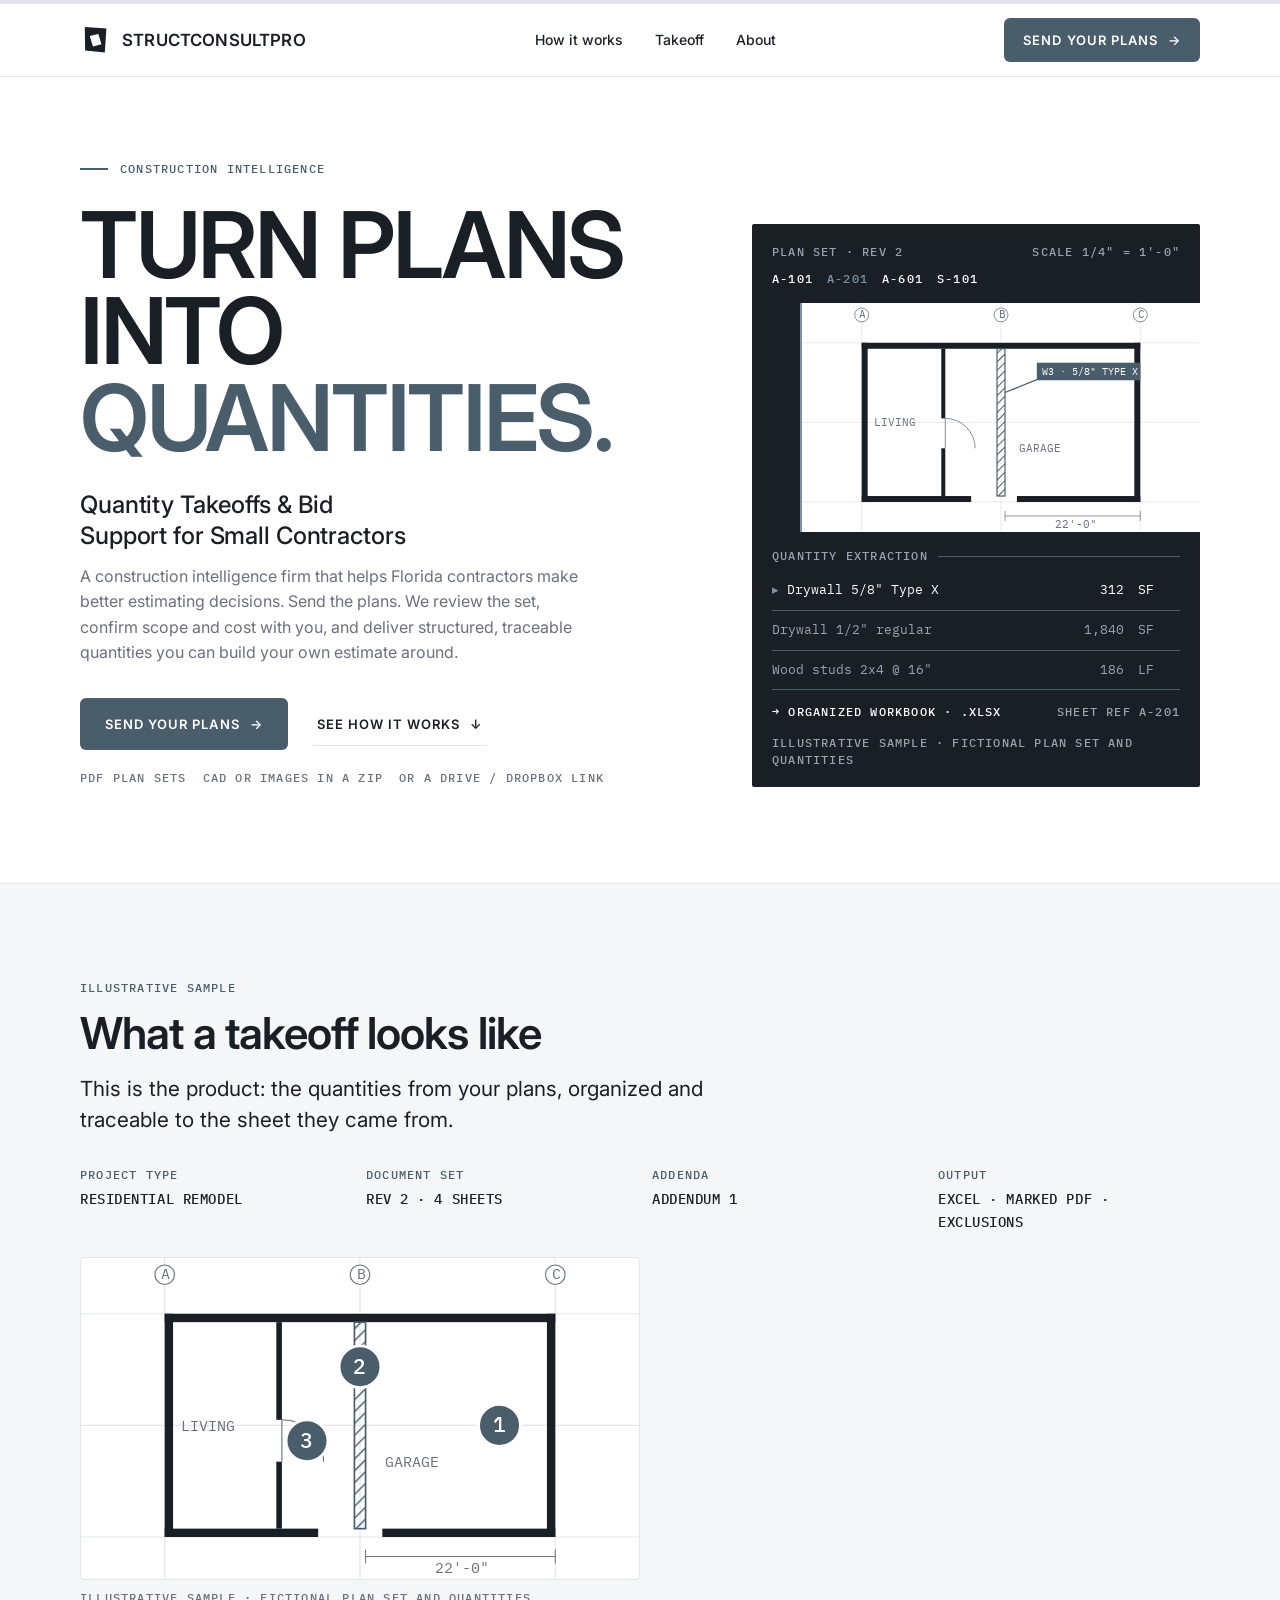
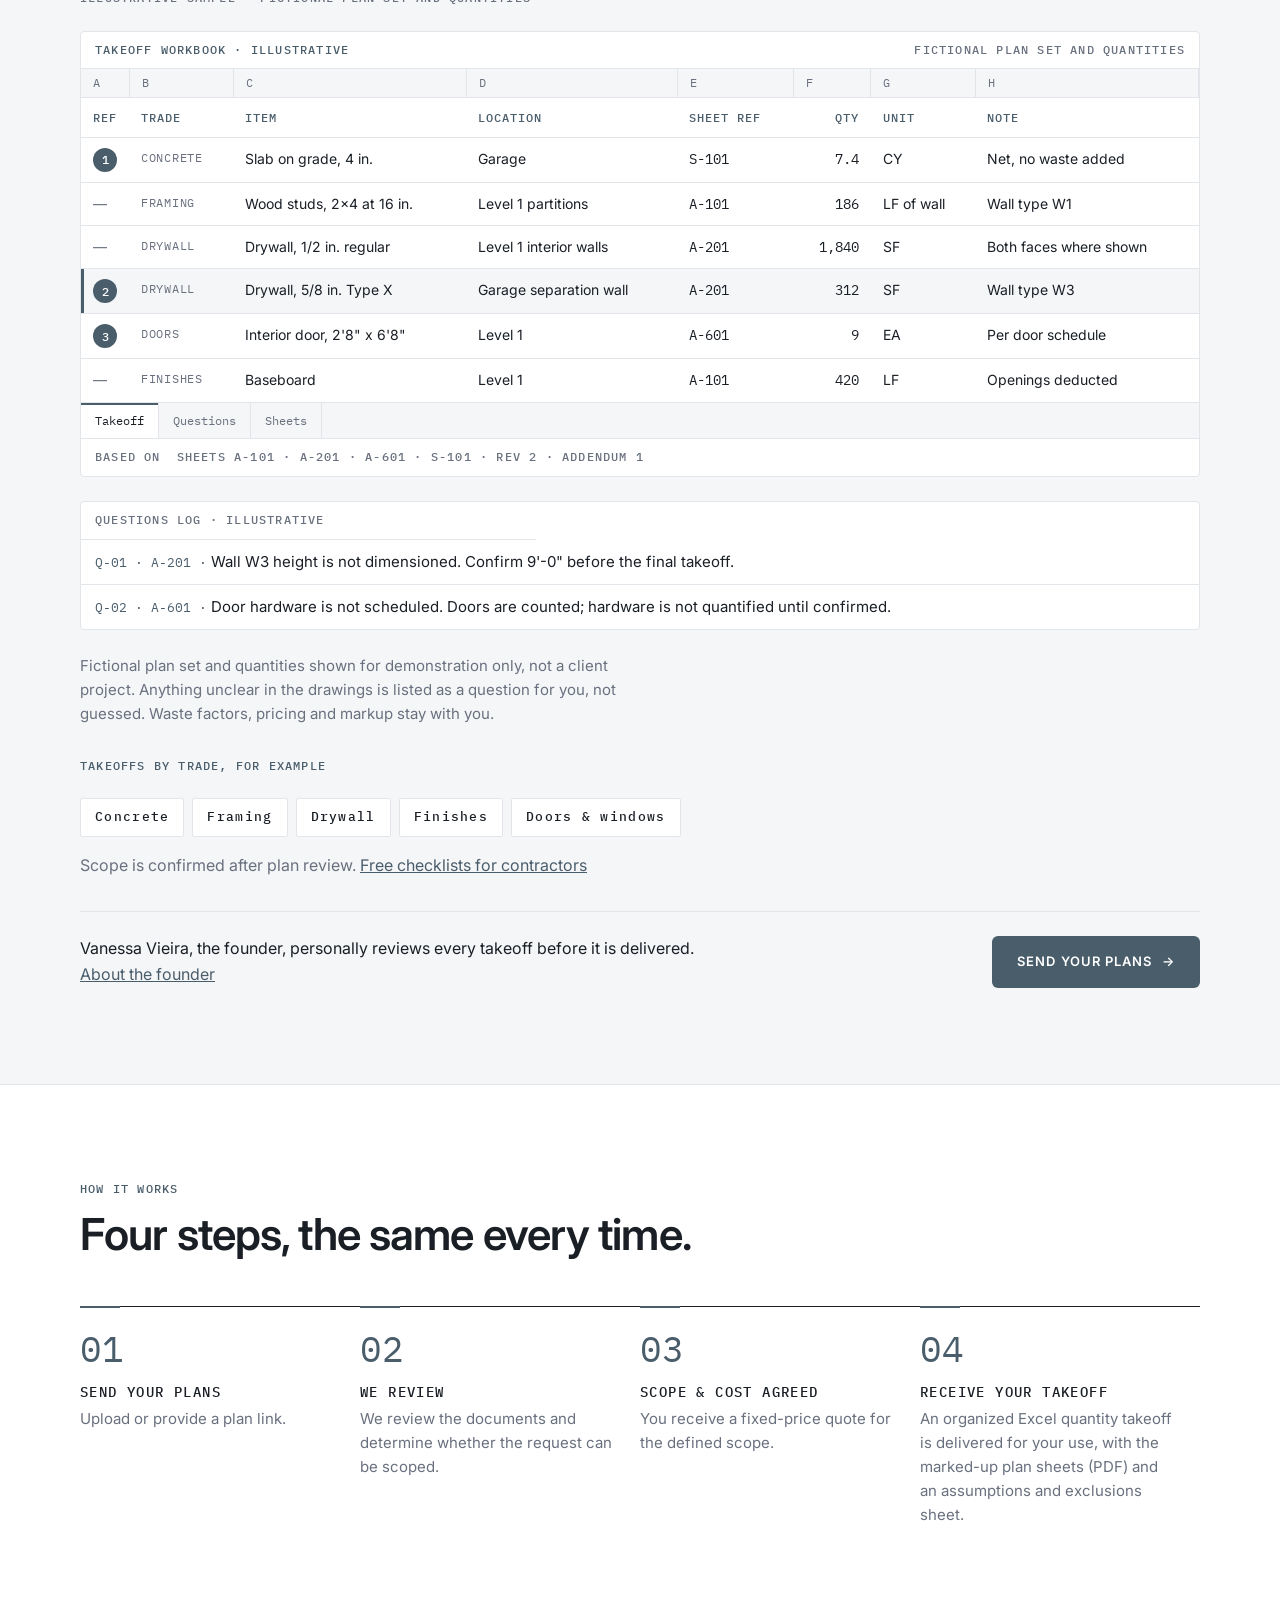
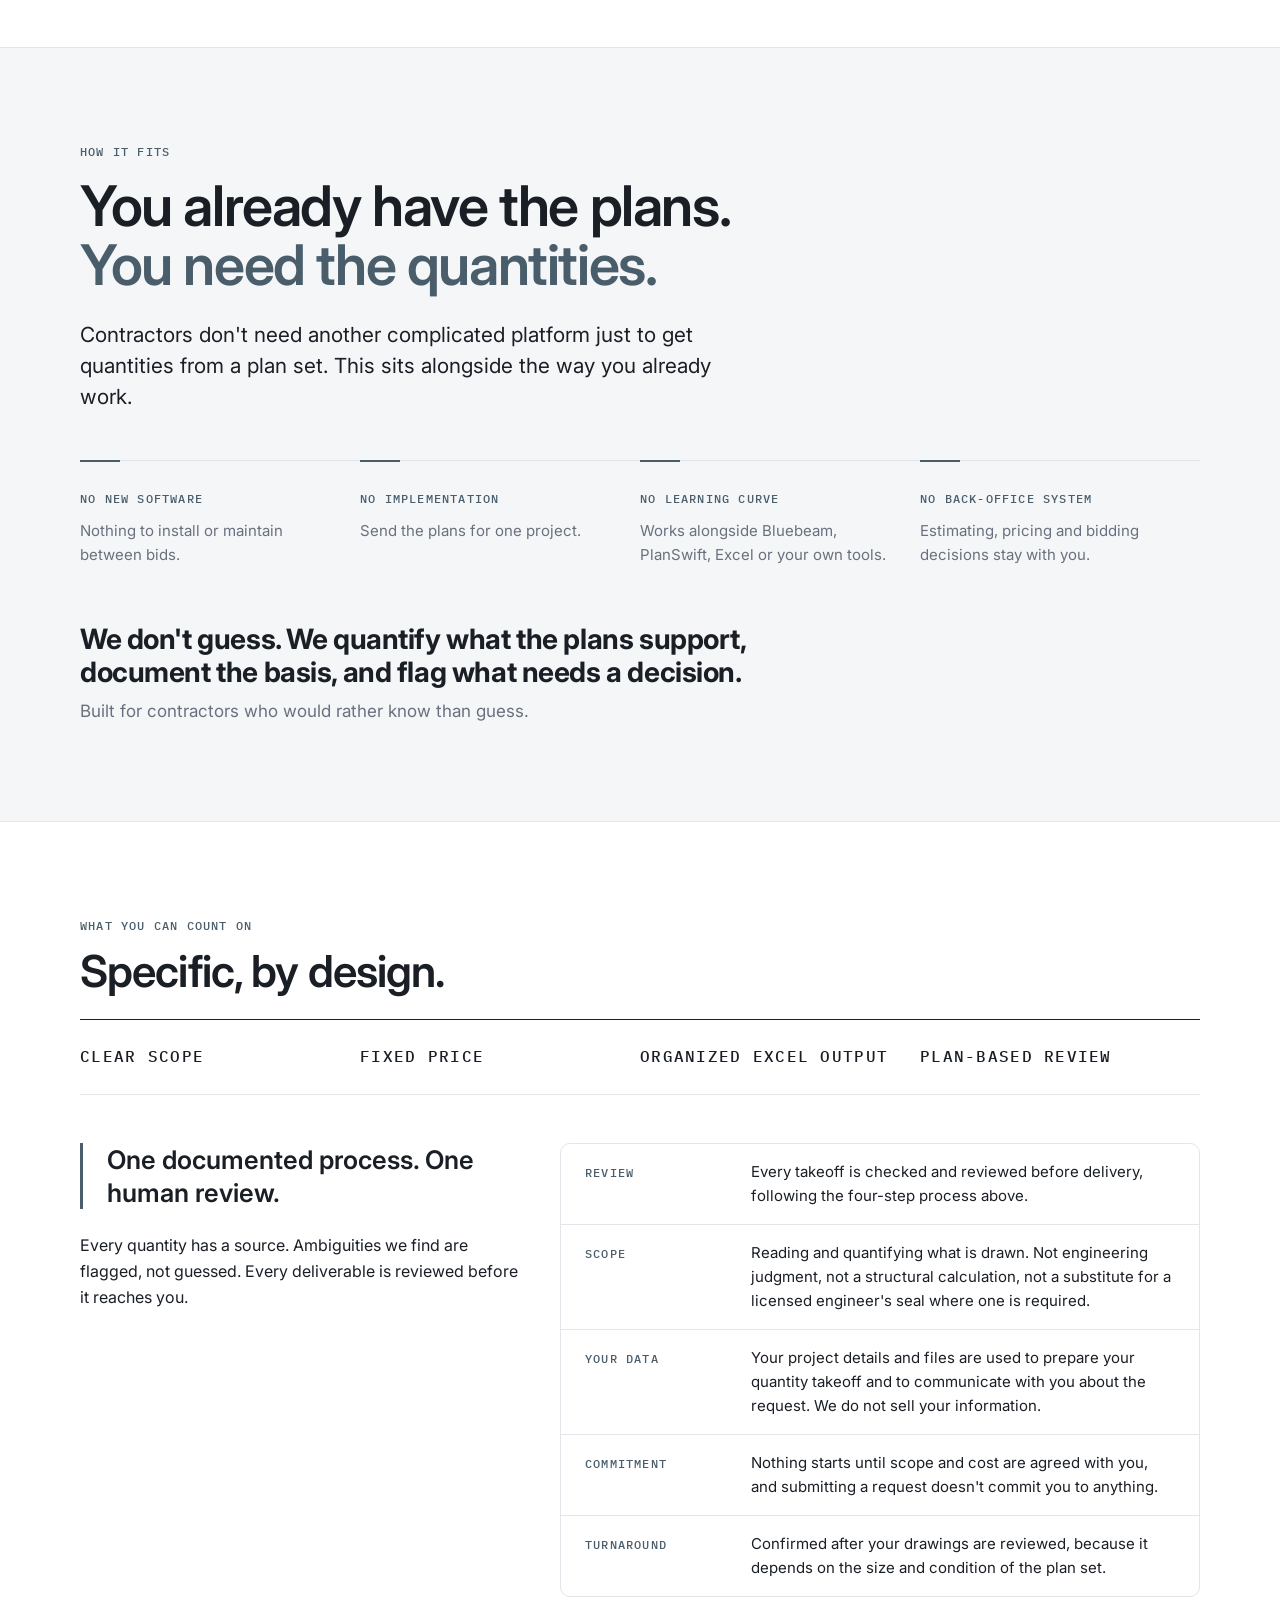
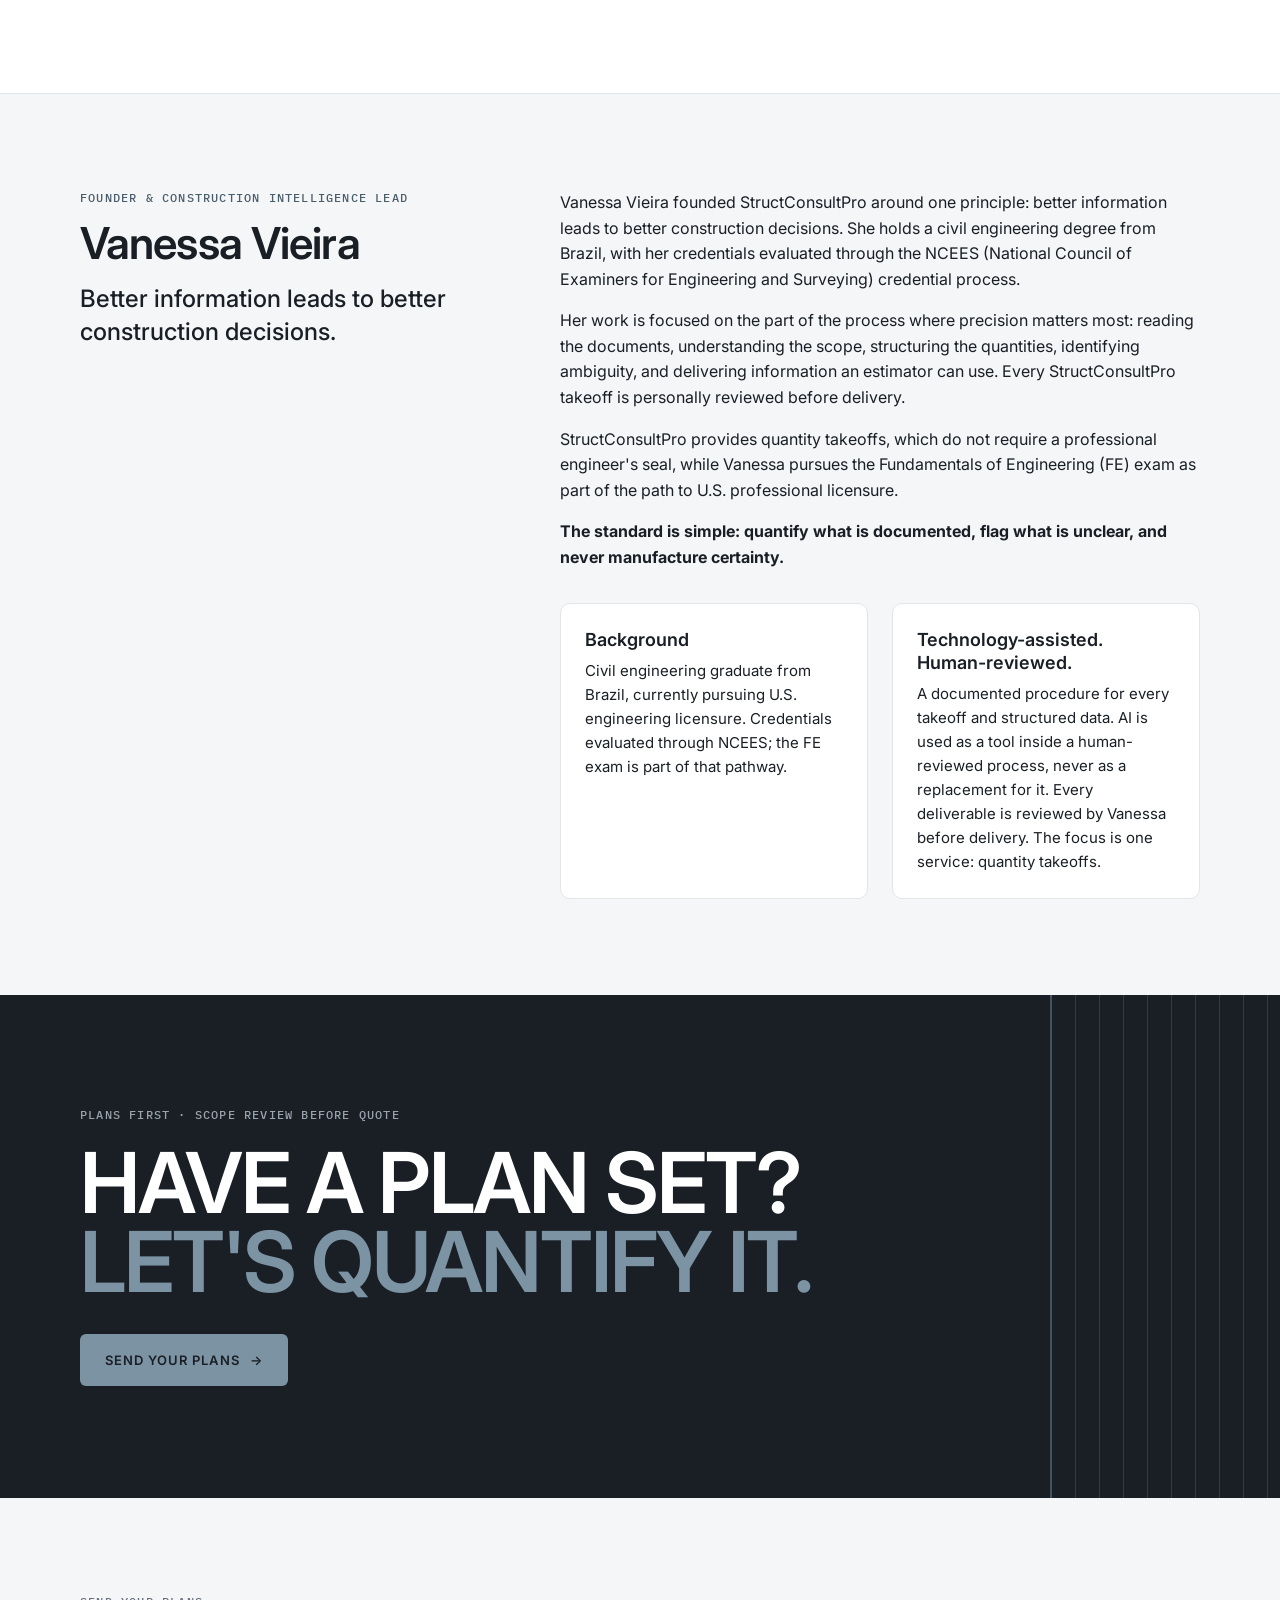
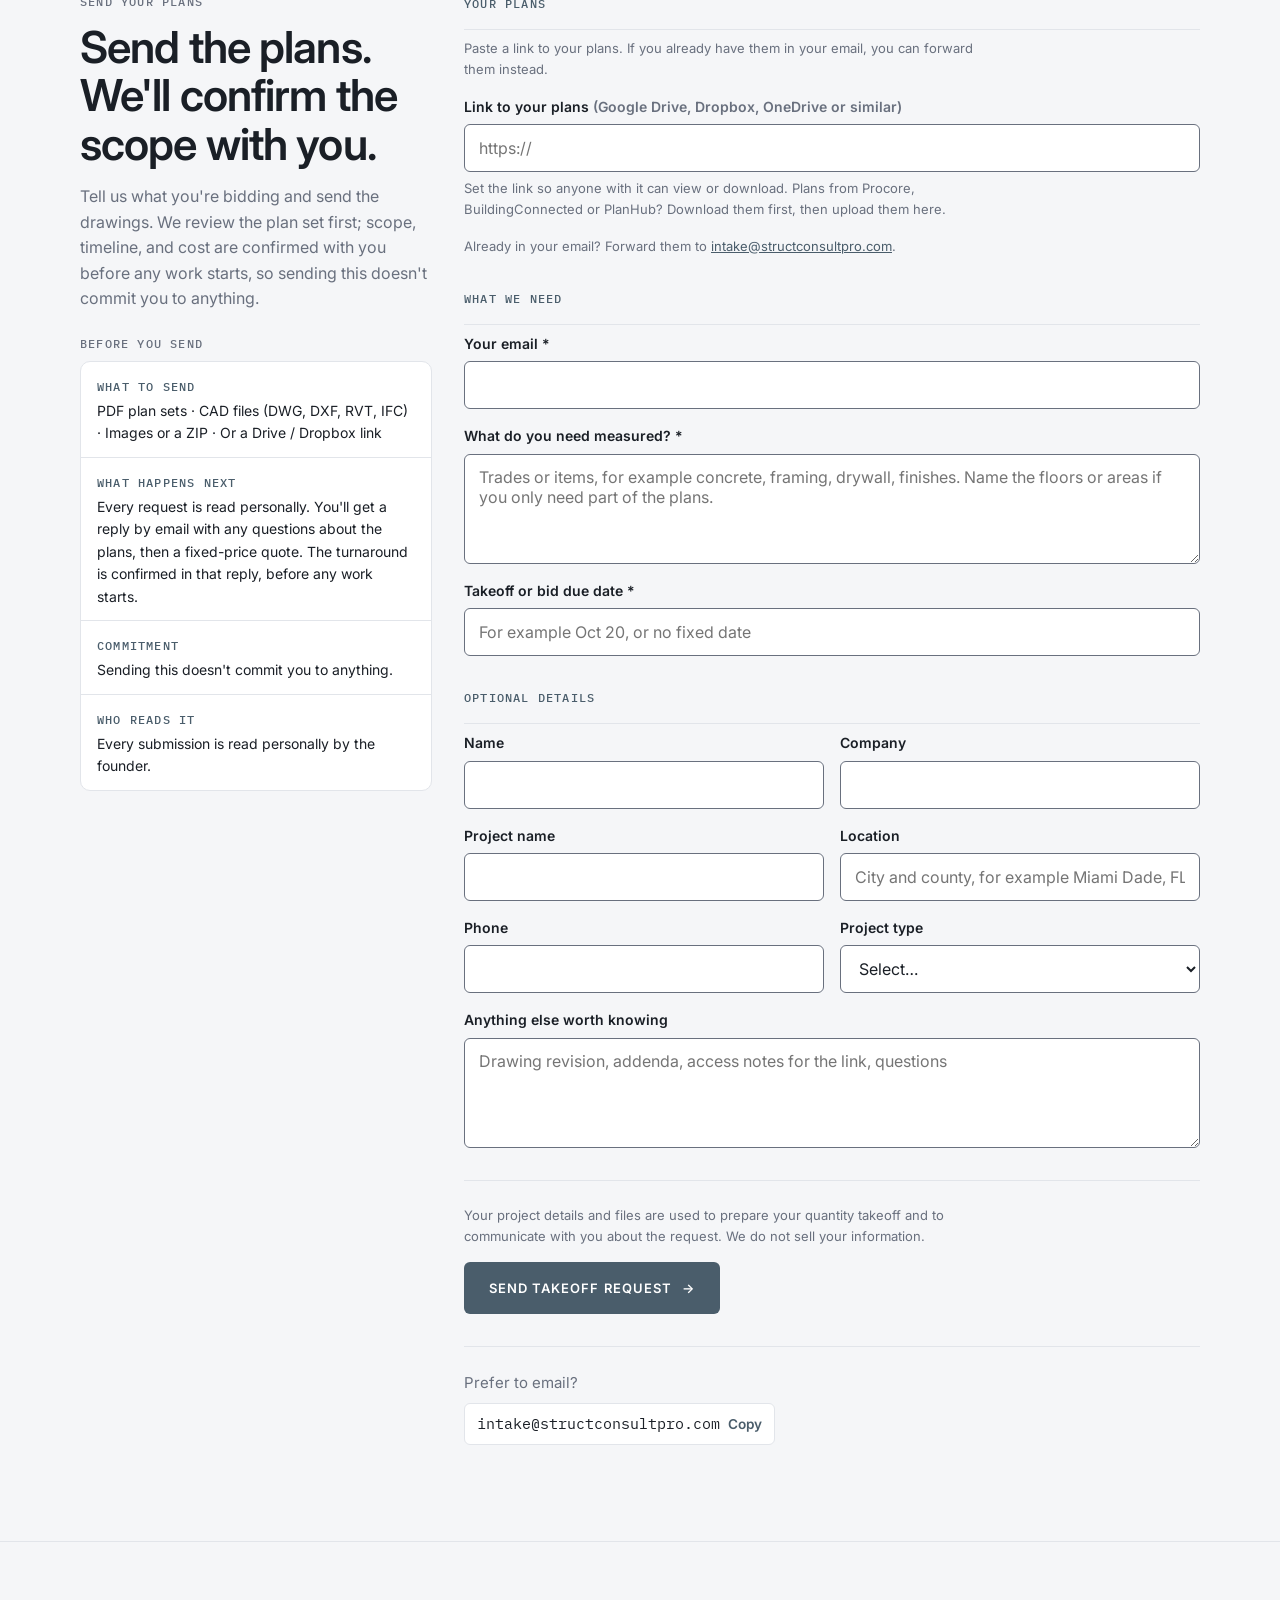
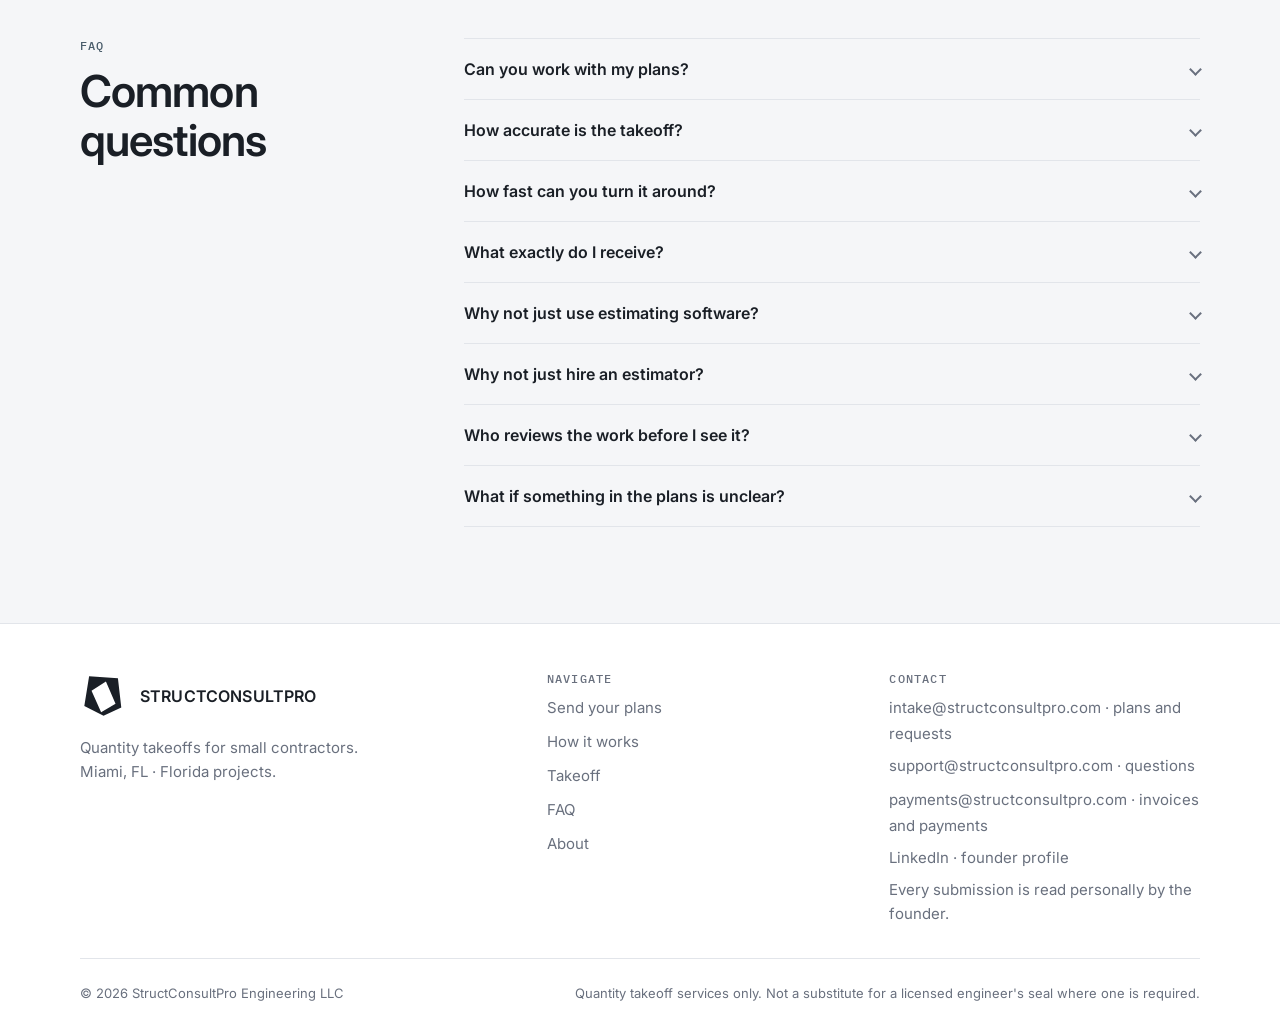
==== commit 0b0a3636: "Home: 7-section structure; upload progress and recovery (Phase 3) - Homepage reordered to Hero, What" ====
--- a/index.html
+++ b/index.html
@@ -809,18 +809,7 @@
               </div>
               <div class="row-2">
                 <div class="field"><label for="project">Project name</label><input id="project" name="project_name"></div>
-                <div class="field"><label for="location">City</label><input id="location" name="location" placeholder="For example Hialeah"></div>
-              </div>
-              <div class="field">
-                <label for="county">Project county</label>
-                <select id="county" name="county">
-                  <option value="">Select…</option>
-                  <option>Miami-Dade</option>
-                  <option>Broward</option>
-                  <option>Palm Beach</option>
-                  <option>Other Florida county</option>
-                  <option>Outside Florida</option>
-                </select>
+                <div class="field"><label for="location">Location</label><input id="location" name="location" placeholder="City and county, for example Miami Dade, FL"></div>
               </div>
               <div class="row-2">
                 <div class="field"><label for="phone">Phone</label><input id="phone" name="phone" type="tel" autocomplete="tel"></div>
@@ -842,7 +831,7 @@
               </div>
             </fieldset>
             <div class="form-actions">
-              <p class="privacy-note">Your project details and files are used to prepare your quantity takeoff and to communicate with you about the request. We do not sell your information. Visits and form steps are counted anonymously, without cookies, to improve the site.</p>
+              <p class="privacy-note">Your project details and files are used to prepare your quantity takeoff and to communicate with you about the request. We do not sell your information.</p>
               <button class="btn btn-primary" type="submit">Send takeoff request <span class="arrow" aria-hidden="true">→</span></button>
             </div>
           </form>
@@ -944,8 +933,7 @@
   </div>
 </footer>
 
-<script src="assets/track.js?v=20261123h"></script>
-<script src="assets/uploader.js?v=20261123h"></script>
+<script src="assets/uploader.js?v=20261123f"></script>
 <script>
 (function(){
   var form = document.getElementById('project-form');
